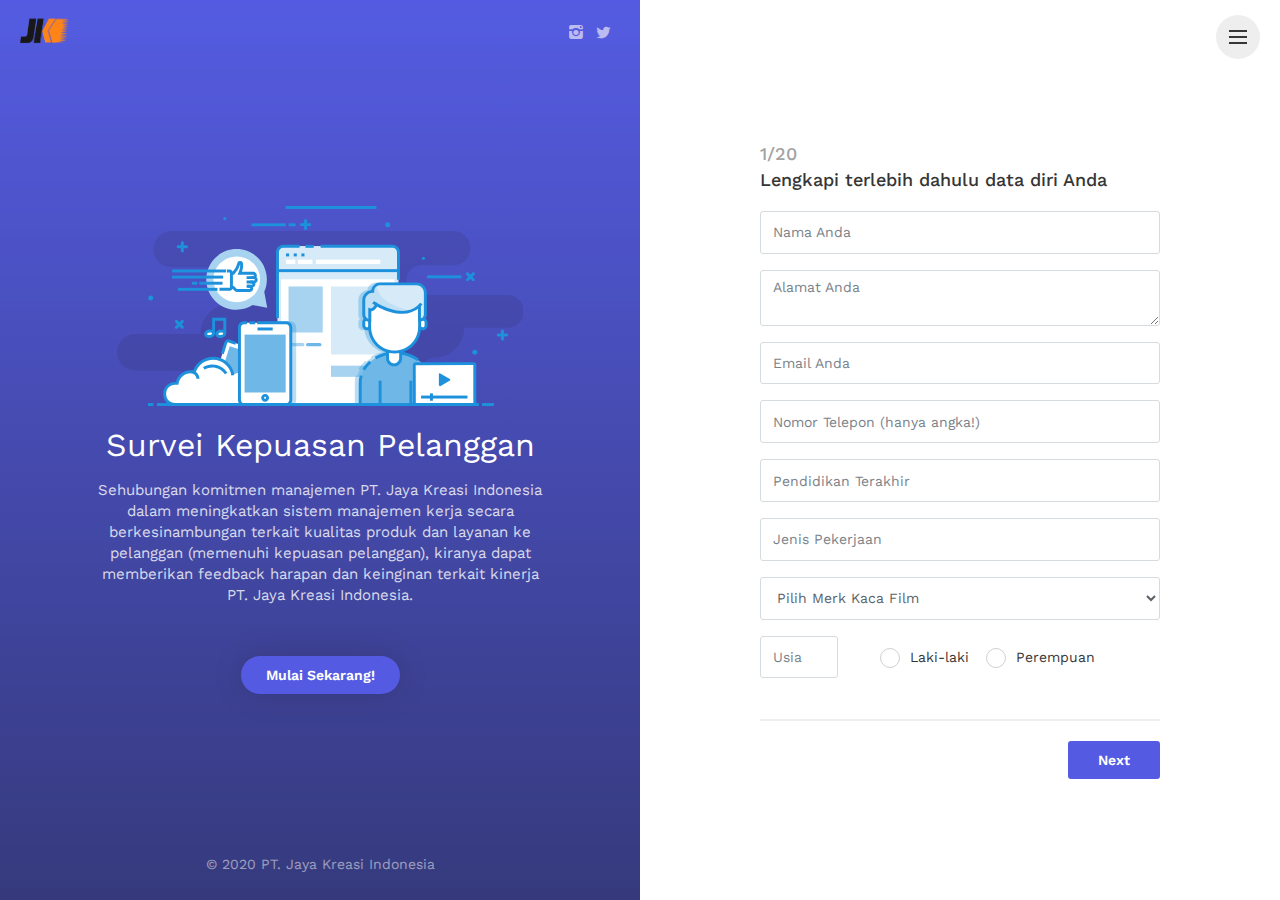
==== index.html @ 3da06e74 "first commit on WFH" ====
<!DOCTYPE html>
<html lang="en">
<head>
	<meta charset="utf-8">
	<meta http-equiv="X-UA-Compatible" content="IE=edge">
	<meta name="viewport" content="width=device-width, initial-scale=1, shrink-to-fit=no">
	<meta name="description" content="Wilio Survey, Quotation, Review and Register form Wizard by Ansonika.">
	<meta name="author" content="Ansonika">
	<title>Wilio | Survey, Quotation, Review and Register form Wizard</title>
	<!-- Favicons-->
	<link rel="shortcut icon" href="wilio/img/favicon.ico" type="image/x-icon">
	<link rel="apple-touch-icon" type="image/x-icon" href="wilio/img/apple-touch-icon-57x57-precomposed.png">
	<link rel="apple-touch-icon" type="image/x-icon" sizes="72x72" href="wilio/img/apple-touch-icon-72x72-precomposed.png">
	<link rel="apple-touch-icon" type="image/x-icon" sizes="114x114" href="wilio/img/apple-touch-icon-114x114-precomposed.png">
	<link rel="apple-touch-icon" type="image/x-icon" sizes="144x144" href="wilio/img/apple-touch-icon-144x144-precomposed.png">
	<!-- GOOGLE WEB FONT -->
	<link href="https://fonts.googleapis.com/css?family=Work+Sans:400,500,600" rel="stylesheet">
	<!-- BASE CSS -->
	<link href="wilio/css/bootstrap.min.css" rel="stylesheet">
	<link href="wilio/css/menu.css" rel="stylesheet">
	<link href="wilio/css/style.css" rel="stylesheet">
	<link href="wilio/css/vendors.css" rel="stylesheet">
	<!-- YOUR CUSTOM CSS -->
	<link href="wilio/css/custom.css" rel="stylesheet">
	<!-- MODERNIZR MENU -->
	<script src="wilio/js/modernizr.js"></script>
</head>
<body>
	<div id="preloader">
		<div data-loader="circle-side"></div>
	</div><!-- /Preload -->
	<div id="loader_form">
		<div data-loader="circle-side-2"></div>
	</div><!-- /loader_form -->
	<nav>
		<ul class="cd-primary-nav">
			<li><a href="wilio/index.html" class="animated_link">Home</a></li>
			<li><a href="wilio/quotation-wizard-version.html" class="animated_link">Quote Version</a></li>
			<li><a href="wilio/review-wizard-version.html" class="animated_link">Review Version</a></li>
			<li><a href="wilio/registration-wizard-version.html" class="animated_link">Registration Version</a></li>
			<li><a href="wilio/about.html" class="animated_link">About Us</a></li>
			<li><a href="wilio/contacts.html" class="animated_link">Contact Us</a></li>
		</ul>
	</nav>
	<!-- /menu -->
	<div class="container-fluid full-height">
		<div class="row row-height">
			<div class="col-lg-6 content-left">
				<div class="content-left-wrapper">
					<a href="#" id="logo"><img src="wilio/img/logo/logo_jki.png" alt="" width="49" height="35"></a>
					<div id="social">
						<ul>
							<li><a href="#0"><i class="icon-instagram"></i></a></li>
							<li><a href="#0"><i class="icon-twitter"></i></a></li>
							
						</ul>
					</div>
					<!-- /social -->
					<div>
						<figure><img src="wilio/img/info_graphic_5.svg" alt="" class="img-fluid"></figure>
						<h2>Survei Kepuasan Pelanggan</h2>
						<p>Sehubungan komitmen manajemen PT. Jaya Kreasi Indonesia dalam meningkatkan sistem manajemen kerja secara berkesinambungan terkait kualitas produk dan layanan ke pelanggan (memenuhi kepuasan pelanggan), kiranya dapat memberikan feedback harapan dan keinginan terkait kinerja PT. Jaya Kreasi Indonesia.</p>
						<a href="#start" class="btn_1 rounded" target="_parent">Mulai Sekarang!</a>
						<a href="#start" class="btn_1 rounded mobile_btn">Mulai Sekarang!</a>
					</div>
					<div class="copy">© 2020 PT. Jaya Kreasi Indonesia</div>
				</div>
				<!-- /content-left-wrapper -->
			</div>
			<!-- /content-left -->
			<div class="col-lg-6 content-right" id="start">
				<div id="wizard_container">
					<div id="top-wizard">
						<div id="progressbar"></div>
					</div>
					<!-- /top-wizard -->
					<form id="wrapped" method="POST">
						<input id="website" name="website" type="text" value="">
						<!-- Leave for security protection, read docs for details -->
						<div id="middle-wizard">
							<div class="step">
								<h3 class="main_question"><strong>1/20</strong>Lengkapi terlebih dahulu data diri Anda</h3>
								<div class="form-group">
									<input type="text" name="nama" maxlength="100" class="form-control required" placeholder="Nama Anda">
								</div>
								<div class="form-group">
									<textarea name="alamat" maxlength="200" class="form-control required" placeholder="Alamat Anda"></textarea>
								</div>
								<div class="form-group">
									<input type="email" name="email" maxlength="100" class="form-control required" placeholder="Email Anda">
								</div>
								<div class="form-group">
									<input type="text" name="no_telp" id="no_telp" maxlength="15" class="form-control required" pattern="\+?([ -]?\d+)+|\(\d+\)([ -]\d+)" placeholder="Nomor Telepon (hanya angka!)" onkeyup="if(/\D/g.test(this.value)) this.value = this.value.replace(/\D/g,'')">
								</div>
								<div class="form-group">
									<input type="text" name="pendidikan" maxlength="50" class="form-control" placeholder="Pendidikan Terakhir">
								</div>
								<div class="form-group">
									<input type="text" name="jns_pekerjaan" maxlength="50" class="form-control" placeholder="Jenis Pekerjaan">
								</div>
								<div class="form-group">
									<select class="form-control required" name="country">
										<option value="" selected disabled>Pilih Merk Kaca Film</option>
										<option value="LLumar">LLumar</option>
										<option value="CPF1">CPF1</option>
									</select>
								</div>
								<div class="row">
									<div class="col-3">
										<div class="form-group">
											<input type="text" maxlength="2" name="usia" id="usia" class="form-control" placeholder="Usia" onkeyup="if(/\D/g.test(this.value)) this.value = this.value.replace(/\D/g,'')">
										</div>
									</div>
									<div class="col-9">
										<div class="form-group radio_input">
											<label class="container_radio">Laki-laki
												<input type="radio" name="jns_kelamin" value="laki-laki" class="required">
												<span class="checkmark"></span>
											</label>
											<label class="container_radio">Perempuan
												<input type="radio" name="jns_kelamin" value="perempuan" class="required">
												<span class="checkmark"></span>
											</label>
										</div>
									</div>
								</div>
								<!-- /row -->
								<!-- <div class="form-group terms">
									<label class="container_check">Please accept our <a href="#" data-toggle="modal" data-target="#terms-txt">Terms and conditions</a>
										<input type="checkbox" name="terms" value="Yes" class="required">
										<span class="checkmark"></span>
									</label>
								</div> -->
							</div>
							<div class="step">
								<h3 class="main_question"><strong>2/20</strong>Pertanyaan 1</h3>
								<div class="form-group rating_wp clearfix">
									<label class="rating_type">Tingkat Kepuasan</label>
									<span class="rating">
										<input type="radio" class="required rating-input" id="rating-input-1-4" name="rating_input_1" value="4" onchange="getVals(this, 'rating_input_1');">
										<label for="rating-input-1-4" class="rating-star"></label>
										<input type="radio" class="required rating-input" id="rating-input-1-3" name="rating_input_1" value="3" onchange="getVals(this, 'rating_input_1');">
										<label for="rating-input-1-3" class="rating-star"></label>
										<input type="radio" class="required rating-input" id="rating-input-1-2" name="rating_input_1" value="2" onchange="getVals(this, 'rating_input_1');">
										<label for="rating-input-1-2" class="rating-star"></label>
										<input type="radio" class="required rating-input" id="rating-input-1-1" name="rating_input_1" value="1" onchange="getVals(this, 'rating_input_1');">
										<label for="rating-input-1-1" class="rating-star"></label>
									</span>
								</div>
								<div class="form-group rating_wp clearfix">
									<label class="rating_type">Tingkat Kepentingan</label>
									<span class="rating">
										<input type="radio" class="required rating-input" id="rating-input-2-4" name="rating_input_2" value="4" onchange="getVals(this, 'rating_input_2');">
										<label for="rating-input-2-4" class="rating-star"></label>
										<input type="radio" class="required rating-input" id="rating-input-2-3" name="rating_input_2" value="3" onchange="getVals(this, 'rating_input_2');">
										<label for="rating-input-2-3" class="rating-star"></label>
										<input type="radio" class="required rating-input" id="rating-input-2-2" name="rating_input_2" value="2" onchange="getVals(this, 'rating_input_2');">
										<label for="rating-input-2-2" class="rating-star"></label>
										<input type="radio" class="required rating-input" id="rating-input-2-1" name="rating_input_2" value="1" onchange="getVals(this, 'rating_input_2');">
										<label for="rating-input-2-1" class="rating-star"></label>
									</span>
								</div>
								
							</div>
							<!-- /step-->
							<div class="step">
								<h3 class="main_question"><strong>3/20</strong>Pertanyaan 2</h3>
								<div class="form-group rating_wp clearfix">
									<label class="rating_type">Tingkat Kepuasan</label>
									<span class="rating">
										<input type="radio" class="required rating-input" id="rating-input-3-4" name="rating_input_3" value="4" onchange="getVals(this, 'rating_input_3');">
										<label for="rating-input-3-4" class="rating-star"></label>
										<input type="radio" class="required rating-input" id="rating-input-3-3" name="rating_input_3" value="3" onchange="getVals(this, 'rating_input_3');">
										<label for="rating-input-3-3" class="rating-star"></label>
										<input type="radio" class="required rating-input" id="rating-input-3-2" name="rating_input_3" value="2" onchange="getVals(this, 'rating_input_3');">
										<label for="rating-input-3-2" class="rating-star"></label>
										<input type="radio" class="required rating-input" id="rating-input-3-1" name="rating_input_3" value="1" onchange="getVals(this, 'rating_input_3');">
										<label for="rating-input-3-1" class="rating-star"></label>
									</span>
								</div>
								<div class="form-group rating_wp clearfix">
									<label class="rating_type">Tingkat Kepentingan</label>
									<span class="rating">
										<input type="radio" class="required rating-input" id="rating-input-4-4" name="rating_input_4" value="4" onchange="getVals(this, 'rating_input_4');">
										<label for="rating-input-4-4" class="rating-star"></label>
										<input type="radio" class="required rating-input" id="rating-input-4-3" name="rating_input_4" value="3" onchange="getVals(this, 'rating_input_4');">
										<label for="rating-input-4-3" class="rating-star"></label>
										<input type="radio" class="required rating-input" id="rating-input-4-2" name="rating_input_4" value="2" onchange="getVals(this, 'rating_input_4');">
										<label for="rating-input-4-2" class="rating-star"></label>
										<input type="radio" class="required rating-input" id="rating-input-4-1" name="rating_input_4" value="1" onchange="getVals(this, 'rating_input_4');">
										<label for="rating-input-4-1" class="rating-star"></label>
									</span>
								</div>

							</div>
							<!-- /step-->
							<div class="step">
								<h3 class="main_question"><strong>4/20</strong>Pertanyaan 3</h3>
								<div class="form-group rating_wp clearfix">
									<label class="rating_type">Tingkat Kepuasan</label>
									<span class="rating">
										<input type="radio" class="required rating-input" id="rating-input-5-4" name="rating_input_5" value="4" onchange="getVals(this, 'rating_input_5')">
										<label for="rating-input-5-4" class="rating-star"></label>
										<input type="radio" class="required rating-input" id="rating-input-5-3" name="rating_input_5" value="3" onchange="getVals(this, 'rating_input_5')">
										<label for="rating-input-5-3" class="rating-star"></label>
										<input type="radio" class="required rating-input" id="rating-input-5-2" name="rating_input_5" value="2" onchange="getVals(this, 'rating_input_5')">
										<label for="rating-input-5-2" class="rating-star"></label>
										<input type="radio" class="required rating-input" id="rating-input-5-1" name="rating_input_5" value="1" onchange="getVals(this, 'rating_input_5')">
										<label for="rating-input-5-1" class="rating-star"></label>
									</span>
								</div>
								<div class="form-group rating_wp clearfix">
									<label class="rating_type">Tingkat Kepentingan</label>
									<span class="rating">
										<input type="radio" class="required rating-input" id="rating-input-6-4" name="rating_input_6" value="4" onchange="getVals(this, 'rating_input_6')">
										<label for="rating-input-6-4" class="rating-star"></label>
										<input type="radio" class="required rating-input" id="rating-input-6-3" name="rating_input_6" value="3" onchange="getVals(this, 'rating_input_6')">
										<label for="rating-input-6-3" class="rating-star"></label>
										<input type="radio" class="required rating-input" id="rating-input-6-2" name="rating_input_6" value="2" onchange="getVals(this, 'rating_input_6')">
										<label for="rating-input-6-2" class="rating-star"></label>
										<input type="radio" class="required rating-input" id="rating-input-6-1" name="rating_input_6" value="1" onchange="getVals(this, 'rating_input_6')">
										<label for="rating-input-6-1" class="rating-star"></label>
									</span>
								</div>

							</div>
							<!-- /step-->
							<!-- <div class="step">
								<h3 class="main_question"><strong>5/20</strong>Pertanyaan 4</h3>
								<div class="form-group rating_wp clearfix">
									<label class="rating_type">Tingkat Kepuasan</label>
									<span class="rating">
										<input type="radio" class="required rating-input" id="rating-input-7-4" name="rating_input_7" value="4" onchange="getVals(this, 'rating_input_7');">
										<label for="rating-input-7-4" class="rating-star"></label>
										<input type="radio" class="required rating-input" id="rating-input-7-3" name="rating_input_7" value="3" onchange="getVals(this, 'rating_input_7');">
										<label for="rating-input-7-3" class="rating-star"></label>
										<input type="radio" class="required rating-input" id="rating-input-7-2" name="rating_input_7" value="2" onchange="getVals(this, 'rating_input_7');">
										<label for="rating-input-7-2" class="rating-star"></label>
										<input type="radio" class="required rating-input" id="rating-input-7-1" name="rating_input_7" value="1" onchange="getVals(this, 'rating_input_7');">
										<label for="rating-input-7-1" class="rating-star"></label>
									</span>
								</div>
								<div class="form-group rating_wp clearfix">
									<label class="rating_type">Tingkat Kepentingan</label>
									<span class="rating">
										<input type="radio" class="required rating-input" id="rating-input-8-4" name="rating_input_8" value="4" onchange="getVals(this, 'rating_input_8');">
										<label for="rating-input-8-4" class="rating-star"></label>
										<input type="radio" class="required rating-input" id="rating-input-8-3" name="rating_input_8" value="3" onchange="getVals(this, 'rating_input_8');">
										<label for="rating-input-8-3" class="rating-star"></label>
										<input type="radio" class="required rating-input" id="rating-input-8-2" name="rating_input_8" value="2" onchange="getVals(this, 'rating_input_8');">
										<label for="rating-input-8-2" class="rating-star"></label>
										<input type="radio" class="required rating-input" id="rating-input-8-1" name="rating_input_8" value="1" onchange="getVals(this, 'rating_input_8');">
										<label for="rating-input-8-1" class="rating-star"></label>
									</span>
								</div>

							</div> -->
							<!-- /step-->
							<!-- <div class="step">
								<h3 class="main_question"><strong>6/20</strong>Pertanyaan 5</h3>
								<div class="form-group rating_wp clearfix">
									<label class="rating_type">Tingkat Kepuasan</label>
									<span class="rating">
										<input type="radio" class="required rating-input" id="rating-input-9-4" name="rating_input_9" value="4" onchange="getVals(this, 'rating_input_9');">
										<label for="rating-input-9-4" class="rating-star"></label>
										<input type="radio" class="required rating-input" id="rating-input-9-3" name="rating_input_9" value="3" onchange="getVals(this, 'rating_input_9');">
										<label for="rating-input-9-3" class="rating-star"></label>
										<input type="radio" class="required rating-input" id="rating-input-9-2" name="rating_input_9" value="2" onchange="getVals(this, 'rating_input_9');">
										<label for="rating-input-9-2" class="rating-star"></label>
										<input type="radio" class="required rating-input" id="rating-input-9-1" name="rating_input_9" value="1" onchange="getVals(this, 'rating_input_9');">
										<label for="rating-input-9-1" class="rating-star"></label>
									</span>
								</div>
								<div class="form-group rating_wp clearfix">
									<label class="rating_type">Tingkat Kepentingan</label>
									<span class="rating">
										<input type="radio" class="required rating-input" id="rating-input-10-4" name="rating_input_10" value="4" onchange="getVals(this, 'rating_input_10');">
										<label for="rating-input-10-4" class="rating-star"></label>
										<input type="radio" class="required rating-input" id="rating-input-10-3" name="rating_input_10" value="3" onchange="getVals(this, 'rating_input_10');">
										<label for="rating-input-10-3" class="rating-star"></label>
										<input type="radio" class="required rating-input" id="rating-input-10-2" name="rating_input_10" value="2" onchange="getVals(this, 'rating_input_10');">
										<label for="rating-input-10-2" class="rating-star"></label>
										<input type="radio" class="required rating-input" id="rating-input-10-1" name="rating_input_10" value="1" onchange="getVals(this, 'rating_input_10');">
										<label for="rating-input-10-1" class="rating-star"></label>
									</span>
								</div>

							</div> -->
							<!-- /step-->
							<div class="step">
								<h3 class="main_question"><strong>19/20</strong>Your review and comments</h3>
								<div class="form-group add_top_30">
									<textarea name="review_message" class="form-control review_message required" placeholder="Write your review here..." onkeyup="getVals(this, 'review_message');"></textarea>
								</div>
							</div>
							
							<div class="submit step">
								<h3 class="main_question"><strong>20/20</strong>Summary</h3>
								<div class="summary">
									<ul>
										<li><strong>1</strong>
											<h5>Pertanyaan 1</h5>
											<ul>
												<li><label>Tingkat Kepuasan</label> <span id="rating_input_1" class="float-right"></span></li>
												<li><label>Tingkat Kepentingan</label> <span id="rating_input_2" class="float-right"></span></li>
												
											</ul>
										</li>
										<li><strong>2</strong>
											<h5>Pertanyaan 2</h5>
											<ul>
												<li><label>Tingkat Kepuasan</label><span id="rating_input_3" class="float-right"> </span></li>
												<li><label>Tingkat Kepentingan</label><span id="rating_input_4" class="float-right"> </span></li>
												
											</ul>
										</li>
										<li><strong>3</strong>
											<h5>Pertanyaan 3</h5>
											<ul>
												<li><label>Tingkat Kepuasan</label><span id="rating_input_5" class="float-right"> </span></li>
												<li><label>Tingkat Kepentingan</label><span id="rating_input_6" class="float-right"> </span></li>
												
											</ul>
										</li>
										<!-- <li><strong>4</strong>
											<h5>Pertanyaan 4</h5>
											<ul>
												<li><label>Tingkat Kepuasan</label><span id="rating_input_7" class="float-right"> </span></li>
												<li><label>Tingkat Kepentingan</label><span id="rating_input_8" class="float-right"> </span></li>
												
											</ul>
										</li>
										<li><strong>5</strong>
											<h5>Pertanyaan 5</h5>
											<ul>
												<li><label>Tingkat Kepuasan</label><span id="rating_input_9" class="float-right"> </span></li>
												<li><label>Tingkat Kepentingan</label><span id="rating_input_10" class="float-right"> </span></li>
												
											</ul>
										</li> -->
										<li><strong>3</strong>
											<h5>Your review and comments</h5>
											<p id="review_message"></p>
										</li>
									</ul>
								</div>
							</div>
							<!-- /step-->
						</div>
						<!-- /middle-wizard -->
						<div id="bottom-wizard">
							<button type="button" name="backward" class="backward">Prev</button>
							<button type="button" name="forward" class="forward">Next</button>
							<button type="submit" name="process" class="submit">Submit</button>
						</div>
						<!-- /bottom-wizard -->
					</form>
				</div>
				<!-- /Wizard container -->
			</div>
			<!-- /content-right-->
		</div>
		<!-- /row-->
	</div>
	<!-- /container-fluid -->
	<div class="cd-overlay-nav">
		<span></span>
	</div>
	<!-- /cd-overlay-nav -->
	<div class="cd-overlay-content">
		<span></span>
	</div>
	<!-- /cd-overlay-content -->
	<a href="#0" class="cd-nav-trigger">Menu<span class="cd-icon"></span></a>
	<!-- /menu button -->
	<!-- Modal terms -->
	<div class="modal fade" id="terms-txt" tabindex="-1" role="dialog" aria-labelledby="termsLabel" aria-hidden="true">
		<div class="modal-dialog modal-dialog-centered">
			<div class="modal-content">
				<div class="modal-header">
					<h4 class="modal-title" id="termsLabel">Terms and conditions</h4>
					<button type="button" class="close" data-dismiss="modal" aria-hidden="true">&times;</button>
				</div>
				<div class="modal-body">
					<p>Lorem ipsum dolor sit amet, in porro albucius qui, in <strong>nec quod novum accumsan</strong>, mei ludus tamquam dolores id. No sit debitis meliore postulant, per ex prompta alterum sanctus, pro ne quod dicunt sensibus.</p>
					<p>Lorem ipsum dolor sit amet, in porro albucius qui, in nec quod novum accumsan, mei ludus tamquam dolores id. No sit debitis meliore postulant, per ex prompta alterum sanctus, pro ne quod dicunt sensibus. Lorem ipsum dolor sit amet, <strong>in porro albucius qui</strong>, in nec quod novum accumsan, mei ludus tamquam dolores id. No sit debitis meliore postulant, per ex prompta alterum sanctus, pro ne quod dicunt sensibus.</p>
					<p>Lorem ipsum dolor sit amet, in porro albucius qui, in nec quod novum accumsan, mei ludus tamquam dolores id. No sit debitis meliore postulant, per ex prompta alterum sanctus, pro ne quod dicunt sensibus.</p>
				</div>
				<div class="modal-footer">
					<button type="button" class="btn_1" data-dismiss="modal">Close</button>
				</div>
			</div>
			<!-- /.modal-content -->
		</div>
		<!-- /.modal-dialog -->
	</div>
	<!-- /.modal -->
	<!-- COMMON SCRIPTS -->
	<script src="wilio/js/jquery-3.2.1.min.js"></script>
	<script src="wilio/js/common_scripts.min.js"></script>
	<script src="wilio/js/velocity.min.js"></script>
	<script src="wilio/js/functions.js"></script>
	<!-- Wizard script -->
	<script src="wilio/js/review_func_2.js"></script>
	
	<!-- <script type="text/javascript">
		function getVal5(id) {
			var val = document.getElementById(id).value;
			document.getElementById('rating_input_5').value = val;

		}
	</script>
	<script type="text/javascript">
		function getVal6(id) {
			var val6 = document.getElementById(id).value;
			document.getElementById('rating_input_6').value = val6;

		}
	</script> -->
</body>
</html>
---- wilio/css/menu.css ----
*,*::after,*::before{-webkit-box-sizing:border-box;-moz-box-sizing:border-box;box-sizing:border-box}*::after,*::before{content:''}.cd-nav-trigger{position:absolute;display:inline-block}.cd-nav-trigger{top:15px;right:20px;height:44px;width:44px;z-index:5;overflow:hidden;text-indent:100%;white-space:nowrap}@media (max-width: 991px){.cd-nav-trigger{top:10px;right:15px}}.cd-nav-trigger .cd-icon{position:absolute;left:50%;top:50%;bottom:auto;right:auto;-webkit-transform:translateX(-50%) translateY(-50%);-moz-transform:translateX(-50%) translateY(-50%);-ms-transform:translateX(-50%) translateY(-50%);-o-transform:translateX(-50%) translateY(-50%);transform:translateX(-50%) translateY(-50%);display:inline-block;width:18px;height:2px;background-color:#222;z-index:10}.cd-nav-trigger .cd-icon::before,.cd-nav-trigger .cd-icon:after{position:absolute;top:0;right:0;width:100%;height:100%;background-color:#222;-webkit-transform:translateZ(0);-moz-transform:translateZ(0);-ms-transform:translateZ(0);-o-transform:translateZ(0);transform:translateZ(0);-webkit-backface-visibility:hidden;backface-visibility:hidden;-webkit-transition:-webkit-transform .3s;-moz-transition:-moz-transform .3s;transition:transform .3s}.cd-nav-trigger .cd-icon::before{-webkit-transform:translateY(-6px) rotate(0deg);-moz-transform:translateY(-6px) rotate(0deg);-ms-transform:translateY(-6px) rotate(0deg);-o-transform:translateY(-6px) rotate(0deg);transform:translateY(-6px) rotate(0deg)}.cd-nav-trigger .cd-icon::after{-webkit-transform:translateY(6px) rotate(0deg);-moz-transform:translateY(6px) rotate(0deg);-ms-transform:translateY(6px) rotate(0deg);-o-transform:translateY(6px) rotate(0deg);transform:translateY(6px) rotate(0deg)}.cd-nav-trigger::before,.cd-nav-trigger::after{position:absolute;top:0;left:0;border-radius:50%;height:100%;width:100%;-webkit-transform:translateZ(0);-moz-transform:translateZ(0);-ms-transform:translateZ(0);-o-transform:translateZ(0);transform:translateZ(0);-webkit-backface-visibility:hidden;backface-visibility:hidden;-webkit-transition-property:-webkit-transform;-moz-transition-property:-moz-transform;transition-property:transform}.cd-nav-trigger::before{background-color:#ededed;-webkit-transform:scale(1);-moz-transform:scale(1);-ms-transform:scale(1);-o-transform:scale(1);transform:scale(1);-webkit-transition-duration:0.3s;-moz-transition-duration:0.3s;transition-duration:0.3s;-webkit-transition-delay:0.4s;-moz-transition-delay:0.4s;transition-delay:0.4s}.cd-nav-trigger::after{background-color:#ededed;-webkit-transform:scale(0);-moz-transform:scale(0);-ms-transform:scale(0);-o-transform:scale(0);transform:scale(0);-webkit-transition-duration:0s;-moz-transition-duration:0s;transition-duration:0s;-webkit-transition-delay:0s;-moz-transition-delay:0s;transition-delay:0s}.cd-nav-trigger.close-nav::before{-webkit-transform:scale(0);-moz-transform:scale(0);-ms-transform:scale(0);-o-transform:scale(0);transform:scale(0)}.cd-nav-trigger.close-nav::after{-webkit-transform:scale(1);-moz-transform:scale(1);-ms-transform:scale(1);-o-transform:scale(1);transform:scale(1);-webkit-transition-duration:0.3s;-moz-transition-duration:0.3s;transition-duration:0.3s;-webkit-transition-delay:0.4s;-moz-transition-delay:0.4s;transition-delay:0.4s}.cd-nav-trigger.close-nav .cd-icon{background-color:transparent}.cd-nav-trigger.close-nav .cd-icon::before,.cd-nav-trigger.close-nav .cd-icon::after{background-color:#222}.cd-nav-trigger.close-nav .cd-icon::before{-webkit-transform:translateY(0) rotate(45deg);-moz-transform:translateY(0) rotate(45deg);-ms-transform:translateY(0) rotate(45deg);-o-transform:translateY(0) rotate(45deg);transform:translateY(0) rotate(45deg)}.cd-nav-trigger.close-nav .cd-icon::after{-webkit-transform:translateY(0) rotate(-45deg);-moz-transform:translateY(0) rotate(-45deg);-ms-transform:translateY(0) rotate(-45deg);-o-transform:translateY(0) rotate(-45deg);transform:translateY(0) rotate(-45deg)}.cd-primary-nav{position:fixed;left:0;top:0;height:100%;width:100%;padding:80px 5%;z-index:3;background-color:#fff;overflow:auto;-webkit-overflow-scrolling:touch;visibility:hidden;opacity:0;-webkit-transition:visibility 0s, opacity 0.3s;-moz-transition:visibility 0s, opacity 0.3s;transition:visibility 0s, opacity 0.3s}ul.cd-primary-nav{list-style:none;padding:80px 0 0 0;margin:0}.cd-primary-nav li{margin:1.2em 0;text-align:center;text-transform:capitalize}.cd-primary-nav a{-webkit-font-smoothing:antialiased;-moz-osx-font-smoothing:grayscale;-webkit-transition:color 0.2s;-moz-transition:color 0.2s;transition:color 0.2s;color:#777;font-size:18px}.no-touch .cd-primary-nav a:hover{color:#434bdf}.cd-primary-nav.fade-in{visibility:visible;opacity:1}@media only screen and (min-width: 768px){.cd-primary-nav li{margin:2em 0}.cd-primary-nav a{font-size:21px}}@media only screen and (min-width: 1170px){.cd-primary-nav li{margin:2.6em 0}.cd-primary-nav a{font-size:24px}}.cd-overlay-nav,.cd-overlay-content{position:fixed;top:18px;right:5%;height:4px;width:4px;-webkit-transform:translateX(-20px) translateY(20px);-moz-transform:translateX(-20px) translateY(20px);-ms-transform:translateX(-20px) translateY(20px);-o-transform:translateX(-20px) translateY(20px);transform:translateX(-20px) translateY(20px)}.cd-overlay-nav span,.cd-overlay-content span{display:inline-block;position:absolute;border-radius:50%;-webkit-transform:translateZ(0);-moz-transform:translateZ(0);-ms-transform:translateZ(0);-o-transform:translateZ(0);transform:translateZ(0);-webkit-backface-visibility:hidden;backface-visibility:hidden;will-change:transform;-webkit-transform-origin:50% 50%;-moz-transform-origin:50% 50%;-ms-transform-origin:50% 50%;-o-transform-origin:50% 50%;transform-origin:50% 50%;-webkit-transform:scale(0);-moz-transform:scale(0);-ms-transform:scale(0);-o-transform:scale(0);transform:scale(0)}.cd-overlay-nav.is-hidden,.cd-overlay-content.is-hidden{opacity:0;visibility:hidden;-webkit-transition:opacity .3s 0s, visibility 0s .3s;-moz-transition:opacity .3s 0s, visibility 0s .3s;transition:opacity .3s 0s, visibility 0s .3s}.cd-overlay-nav{z-index:2}.cd-overlay-nav span{background-color:#434bdf}.cd-overlay-content{z-index:4}.cd-overlay-content span{background-color:#434bdf}
---- wilio/css/style.css ----
html,body{height:100%}html *{-webkit-font-smoothing:antialiased;-moz-osx-font-smoothing:grayscale}body{background:#fff;font-size:0.875rem;line-height:1.4;font-family:"Work Sans",Arial,sans-serif;color:#555}h1,h2,h3,h4,h5,h6{color:#222}p{margin-bottom:25px}strong{font-weight:500}label{font-weight:400;margin-bottom:3px;color:#222}hr{margin:30px 0 30px 0;border-color:#ddd}ul,ol{list-style:none;margin:0 0 25px 0;padding:0}a{color:#434bdf;text-decoration:none;-moz-transition:all 0.3s ease-in-out;-o-transition:all 0.3s ease-in-out;-webkit-transition:all 0.3s ease-in-out;-ms-transition:all 0.3s ease-in-out;transition:all 0.3s ease-in-out;outline:none}a:hover,a:focus{color:#111;text-decoration:none;outline:none}a.animated_link{position:relative;text-decoration:none}a.animated_link{position:relative;text-decoration:none}a.animated_link:before{content:"";position:absolute;width:100%;height:1px;bottom:-5px;opacity:1;left:0;background-color:#434bdf;visibility:hidden;-webkit-transform:scaleX(0);transform:scaleX(0);-moz-transition:all 0.3s ease;-o-transition:all 0.3s ease;-webkit-transition:all 0.3s ease;-ms-transition:all 0.3s ease;transition:all 0.3s ease}a.animated_link:hover:before{visibility:visible;-webkit-transform:scaleX(1);transform:scaleX(1)}a.animated_link.active{position:relative;text-decoration:none;color:#434bdf}a.animated_link.active:before{content:"";position:absolute;width:100%;height:1px;bottom:-5px;opacity:1;left:0;background-color:#434bdf;visibility:visible;-webkit-transform:scaleX(1);transform:scaleX(1)}a.btn_1,.btn_1{border:none;color:#fff;background:#434bdf;outline:none;cursor:pointer;display:inline-block;text-decoration:none;padding:12px 25px;color:#fff;font-weight:600;text-align:center;line-height:1;-moz-transition:all 0.3s ease-in-out;-o-transition:all 0.3s ease-in-out;-webkit-transition:all 0.3s ease-in-out;-ms-transition:all 0.3s ease-in-out;transition:all 0.3s ease-in-out;-webkit-border-radius:3px;-moz-border-radius:3px;-ms-border-radius:3px;border-radius:3px;font-size:14px;font-size:0.875rem}a.btn_1:hover,.btn_1:hover{background-color:#d80075}a.btn_1.full-width,.btn_1.full-width{display:block;width:100%;text-align:center;margin-bottom:5px}a.btn_1.small,.btn_1.small{padding:7px 10px;font-size:13px;font-size:0.8125rem}a.btn_1.medium,.btn_1.medium{font-size:16px;font-size:1rem;padding:18px 30px}a.btn_1.rounded,.btn_1.rounded{-webkit-border-radius:25px !important;-moz-border-radius:25px !important;-ms-border-radius:25px !important;border-radius:25px !important;-webkit-box-shadow:0px 0px 30px 0px rgba(0,0,0,0.2);-moz-box-shadow:0px 0px 30px 0px rgba(0,0,0,0.2);box-shadow:0px 0px 30px 0px rgba(0,0,0,0.2)}#preloader{position:fixed;top:0;left:0;right:0;width:100%;height:100%;bottom:0;background-color:#fff;z-index:999999}[data-loader="circle-side"]{position:absolute;width:50px;height:50px;top:50%;left:50%;margin-left:-25px;margin-top:-25px;-webkit-animation:circle infinite .95s linear;-moz-animation:circle infinite .95s linear;-o-animation:circle infinite .95s linear;animation:circle infinite .95s linear;border:2px solid #333;border-top-color:rgba(0,0,0,0.2);border-right-color:rgba(0,0,0,0.2);border-bottom-color:rgba(0,0,0,0.2);border-radius:100%}#loader_form{position:fixed;top:0;left:0;right:0;width:100%;height:100%;bottom:0;background-color:#fff;background-color:rgba(255,255,255,0.6);z-index:999999;display:none}[data-loader="circle-side-2"]{position:absolute;width:50px;height:50px;top:50%;left:50%;margin-left:-25px;margin-top:-25px;-webkit-animation:circle infinite .95s linear;-moz-animation:circle infinite .95s linear;-o-animation:circle infinite .95s linear;animation:circle infinite .95s linear;border:2px solid #333;border-top-color:rgba(0,0,0,0.2);border-right-color:rgba(0,0,0,0.2);border-bottom-color:rgba(0,0,0,0.2);border-radius:100%}@-webkit-keyframes circle{0%{-webkit-transform:rotate(0);-ms-transform:rotate(0);-o-transform:rotate(0);transform:rotate(0)}100%{-webkit-transform:rotate(360deg);-ms-transform:rotate(360deg);-o-transform:rotate(360deg);transform:rotate(360deg)}}@-moz-keyframes circle{0%{-webkit-transform:rotate(0);-ms-transform:rotate(0);-o-transform:rotate(0);transform:rotate(0)}100%{-webkit-transform:rotate(360deg);-ms-transform:rotate(360deg);-o-transform:rotate(360deg);transform:rotate(360deg)}}@-o-keyframes circle{0%{-webkit-transform:rotate(0);-ms-transform:rotate(0);-o-transform:rotate(0);transform:rotate(0)}100%{-webkit-transform:rotate(360deg);-ms-transform:rotate(360deg);-o-transform:rotate(360deg);transform:rotate(360deg)}}@keyframes circle{0%{-webkit-transform:rotate(0);-ms-transform:rotate(0);-o-transform:rotate(0);transform:rotate(0)}100%{-webkit-transform:rotate(360deg);-ms-transform:rotate(360deg);-o-transform:rotate(360deg);transform:rotate(360deg)}}.row-height{height:100vh}@media (max-width: 991px){.row-height{height:auto}}.content-left{background-color:#434bdf;padding:0}.content-left-wrapper{display:flex;justify-content:center;align-items:center;text-align:center;height:100%;min-height:100%;padding:60px 90px 35px 90px;background-color:#434bdf;color:#fff;text-align:center;position:relative;background:transparent;background:-webkit-linear-gradient(top, transparent, rgba(0,0,0,0.5));background:linear-gradient(to bottom, transparent,rgba(0,0,0,0.5))}@media (max-width: 991px){.content-left-wrapper{height:auto;padding:95px 30px 35px 30px}}@media (max-width: 767px){.content-left-wrapper{padding:95px 15px 35px 15px}}@media (max-width: 991px){.content-left-wrapper figure img{height:150px}}.content-left-wrapper h2{color:#fff;font-size:32px;font-size:2rem;margin:20px 0 15px 0;font-weight:400}@media (max-width: 767px){.content-left-wrapper h2{font-size:26px;font-size:1.625rem}}.content-left-wrapper p{font-size:15px;font-size:0.9375rem;opacity:0.8}@media (max-width: 767px){.content-left-wrapper p{font-size:14px;font-size:0.875rem}}.content-left-wrapper .btn_1{margin:25px 0 25px 0}@media (max-width: 991px){.content-left-wrapper .btn_1{display:none}}.content-left-wrapper .btn_1.mobile_btn{display:none}@media (max-width: 767px){.content-left-wrapper .btn_1.mobile_btn{margin:5px 0 30px 0;display:inline-block}}.content-right{padding:60px;height:100%;min-height:100%;overflow-y:scroll;display:flex;justify-content:center;align-items:center}@media (max-width: 991px){.content-right{height:auto;padding:30px 15px}}a#logo{position:absolute;left:20px;top:15px;display:block;height:35px}@media (max-width: 991px){a#logo{left:15px;top:10px}}#social{position:absolute;top:15px;right:20px}@media (max-width: 991px){#social{right:70px}}#social ul{margin:0;padding:0;text-align:center}#social ul li{float:left;margin:0 5px 10px 0;list-style:none}#social ul li a{color:#fff;opacity:0.6;text-align:center;line-height:35px;display:block;font-size:16px;font-size:1rem;-moz-transition:all 0.3s ease-in-out;-o-transition:all 0.3s ease-in-out;-webkit-transition:all 0.3s ease-in-out;-ms-transition:all 0.3s ease-in-out;transition:all 0.3s ease-in-out}#social ul li a:hover{opacity:1}.copy{position:absolute;bottom:25px;left:0;width:100%;opacity:0.5}@media (max-width: 991px){.copy{display:none}}#left_form{text-align:center}#left_form h2{font-size:28px;font-size:1.75rem;color:#0686D8}@media (max-width: 767px){#left_form figure img{height:130px;width:auto}}input#website{display:none}#wizard_container{width:400px}@media (max-width: 767px){#wizard_container{width:100%}}h3.main_question{margin:0 0 20px 0;padding:0;font-weight:500;font-size:18px;font-size:1.125rem}h3.main_question strong{display:block;color:#999;margin-bottom:5px}button.backward,button.forward,button.submit{border:none;color:#fff;text-decoration:none;transition:background .5s ease;-moz-transition:background .5s ease;-webkit-transition:background .5s ease;-o-transition:background .5s ease;display:inline-block;cursor:pointer;outline:none;text-align:center;background:#434bdf;position:relative;font-size:14px;font-size:0.875rem;font-weight:600;-webkit-border-radius:3px;-moz-border-radius:3px;-ms-border-radius:3px;border-radius:3px;line-height:1;padding:12px 30px}button.backward{color:#777;background:#e8e8e8}button[disabled]{display:none}button.submit:before{content:"\4e";font-family:'ElegantIcons';position:absolute;top:8px;right:10px;font-size:18px;font-size:1.125rem}.backward:hover,.forward:hover{background:#d80075;color:#fff}#top-wizard{padding-bottom:20px}#middle-wizard{min-height:330px}@media (max-width: 991px){#middle-wizard{min-height:inherit}}#bottom-wizard{border-top:2px solid #ededed;padding-top:20px;text-align:right;margin-top:25px}.ui-widget-content{background-color:transparent}.ui-widget-content a{color:#222222}.ui-widget-header{background:#6C3}.ui-widget-header a{color:#222222}.ui-progressbar{height:2px;width:100%}.ui-progressbar .ui-progressbar-value{height:100%;-webkit-transition:all 0.2s ease;transition:all 0.2s ease}.summary ul{margin:0;padding:0}.summary ul li{margin:0;padding:0;border-bottom:1px solid #ededed;position:relative;padding-left:45px;margin-bottom:25px}.summary ul li:last-child{margin-bottom:0;border-bottom:none}.summary ul li strong{display:block;line-height:26px;-webkit-border-radius:50%;-moz-border-radius:50%;-ms-border-radius:50%;border-radius:50%;width:30px;height:30px;position:absolute;left:0;top:0;text-align:center;border:2px solid #ddd}.summary ul li h5{padding-top:6px;font-size:15px;font-size:0.9375rem;font-weight:500;color:#0686D8}.summary ul li ul{margin:20px 0 25px 0;padding:0}.summary ul li ul li{margin:0;padding:0;border-bottom:0}.summary label{font-weight:500}#success{position:absolute;top:50%;left:50%;width:300px;height:190px;margin-top:-85px;margin-left:-150px;text-align:center}#success h4{font-weight:400;margin:20px 0 0 0;font-size:18px;font-size:1.125rem}#success h4 span{display:block;margin-bottom:0;font-weight:500;font-size:21px;font-size:1.3125rem}@-webkit-keyframes checkmark{0%{stroke-dashoffset:50px}100%{stroke-dashoffset:0}}@-ms-keyframes checkmark{0%{stroke-dashoffset:50px}100%{stroke-dashoffset:0}}@keyframes checkmark{0%{stroke-dashoffset:50px}100%{stroke-dashoffset:0}}@-webkit-keyframes checkmark-circle{0%{stroke-dashoffset:240px}100%{stroke-dashoffset:480px}}@-ms-keyframes checkmark-circle{0%{stroke-dashoffset:240px}100%{stroke-dashoffset:480px}}@keyframes checkmark-circle{0%{stroke-dashoffset:240px}100%{stroke-dashoffset:480px}}.inlinesvg .svg svg{display:inline}.icon--order-success svg path{-webkit-animation:checkmark 0.25s ease-in-out 0.7s backwards;animation:checkmark 0.25s ease-in-out 0.7s backwards}.icon--order-success svg circle{-webkit-animation:checkmark-circle 0.6s ease-in-out backwards;animation:checkmark-circle 0.6s ease-in-out backwards}header{position:relative;padding:15px 0;background-color:#fff;border-bottom:1px solid #d9e1e6}header .cd-nav-trigger{top:-5px !important}header #social{right:80px;top:0}header #social ul li a{color:#333}footer{border-top:1px solid #ededed;padding:30px 0}footer p{margin:0;padding:0;float:right}@media (max-width: 991px){footer p{float:none}}footer ul{float:left;margin:0;padding:0}@media (max-width: 991px){footer ul{float:none;margin-top:10px}}footer ul li{display:inline-block;margin-right:15px}footer ul li:after{content:"|";font-weight:300;position:relative;left:9px;color:#999}footer ul li:last-child{margin-right:0}footer ul li:last-child:after{content:""}footer ul li a{color:#555}footer ul li a:hover{color:#121921}.main_title{text-align:center}.main_title h2{margin:0 0 10px 0;padding:0;font-size:42px;font-size:2.625rem;color:#434bdf;text-transform:uppercase}@media (max-width: 767px){.main_title h2{font-size:32px;font-size:2rem}}.main_title h2 em{display:block;width:40px;height:4px;background-color:#ededed;margin:auto;-webkit-border-radius:5px;-moz-border-radius:5px;-ms-border-radius:5px;border-radius:5px;margin-bottom:15px}.main_title p{font-size:18px;font-size:1.125rem;padding:0 10%;margin-bottom:45px;color:#777}@media (max-width: 767px){.main_title p{font-size:16px;font-size:1rem}}.owl-theme .owl-dots .owl-dot.active span,.owl-theme .owl-dots .owl-dot:hover span{background:#434bdf !important}main#general_page{background-color:#fff}iframe#map_iframe{width:100%;height:450px;border:0}@media (max-width: 991px){iframe#map_iframe{height:400px}}.box_style_2{background-color:#f8f8f8;padding:25px 30px 30px 30px;position:relative;margin-bottom:25px}.box_style_2 .form-control{background-color:#fff !important}.box_style_2 hr{margin:10px -30px 20px -30px;border:0;border-top:2px solid #fff}ul.contacts_info{list-style:none;padding:0;margin:15px 0 0 0}ul.contacts_info li{margin-bottom:15px}ul.contacts_info li:last-child{margin-bottom:0}.parallax_window_in{height:420px;position:relative;display:table;width:100%}#sub_content_in{display:table-cell;padding:45px 15% 0 15%;vertical-align:middle;text-align:center;background:rgba(0,0,0,0.5)}@media (max-width: 767px){#sub_content_in{padding:45px 30px 0 30px}}#sub_content_in h1{color:#fff;font-weight:600;text-transform:uppercase;font-size:46px;font-size:46px;font-size:2.875rem;margin-bottom:0}@media (max-width: 767px){#sub_content_in h1{font-size:36px;font-size:2.25rem}}#sub_content_in p{color:#fff;font-size:24px;font-size:1.5rem;font-weight:300}@media (max-width: 767px){#sub_content_in p{font-size:21px;font-size:1.3125rem}}.container_styled_1{background:#f9f9f9}.team-item-img{position:relative}.team-item-img .team-item-detail{background:none repeat scroll 0 0 rgba(0,0,0,0.8);text-align:center;color:#fff;display:-webkit-flex;display:flex;height:100%;width:100%;position:absolute;top:0;left:0;opacity:0;visibility:hidden;overflow:hidden;transition:all 0.5s ease-in-out 0s;-moz-transition:all 0.5s ease-in-out 0s;-webkit-transition:all 0.5s ease-in-out 0s;-o-transition:all 0.5s ease-in-out 0s}.team-item:hover .team-item-detail{opacity:1;visibility:visible}.team-item-img .team-item-detail .team-item-detail-inner{margin:auto;padding:25px}.team-item-detail-inner h4{color:#fff;text-transform:uppercase;font-weight:500}.team-item-detail-inner .social{margin:0 0px 25px 0px;padding:0px}.team-item-detail-inner .social li{list-style:none;display:inline-block;margin:0px 5px}.team-item-detail-inner .social li a{color:#fff}.team-item-detail-inner .social li a:hover{color:#d80075}.team-item-info{padding-top:15px;text-align:center;text-transform:uppercase}.team-item-info h4{margin-bottom:0px}.modal-content{border:none;-webkit-box-shadow:0px 0px 20px 0px rgba(0,0,0,0.3);-moz-box-shadow:0px 0px 20px 0px rgba(0,0,0,0.3);box-shadow:0px 0px 20px 0px rgba(0,0,0,0.3)}.form-group{position:relative}.form-group.terms{padding:12px 0 0 0}.form-group i{font-size:18px;font-size:1.125rem;position:absolute;right:5px;top:11px;color:#ccc;width:25px;height:25px;display:block;font-weight:400 !important}span.error{-moz-transition:all 0.3s ease-in-out;-o-transition:all 0.3s ease-in-out;-webkit-transition:all 0.3s ease-in-out;-ms-transition:all 0.3s ease-in-out;transition:all 0.3s ease-in-out;font-size:12px;position:absolute;-webkit-border-radius:3px;-moz-border-radius:3px;border-radius:3px;top:-20px;right:-15px;z-index:2;height:25px;line-height:1;background-color:#e34f4f;color:#fff;font-weight:normal;display:inline-block;padding:6px 8px}span.error:after{content:'';position:absolute;border-style:solid;border-width:0 6px 6px 0;border-color:transparent #e34f4f;display:block;width:0;z-index:1;bottom:-6px;left:20%}.container_radio.version_2 .error,.container_check.version_2 .error{left:-15px;top:-30px;right:inherit}.radio_input .error{left:-15px;top:-30px;right:inherit}.styled-select span.error{top:-20px}.terms span.error{top:-30px;left:-15px;right:inherit}.form-control{border:1px solid #d2d8dd;-webkit-border-radius:3px;-moz-border-radius:3px;-ms-border-radius:3px;border-radius:3px;font-size:14px;font-size:0.875rem;height:calc(2.55rem + 2px)}.form-control:focus{box-shadow:none;border-color:#434bdf}.rating_wp{background-color:#f9f9f9;-webkit-border-radius:5px;-moz-border-radius:5px;-ms-border-radius:5px;border-radius:5px;padding:14px 10px 10px 15px;margin-bottom:5px}.rating{display:inline-block;font-size:0;float:right;position:relative}@media (max-width: 767px){.rating{float:left;display:block}}.rating span.error{top:-30px}.rating_type{float:left;font-size:16px;font-size:1rem;font-weight:500 !important;font-weight:normal;color:#434bdf}@media (max-width: 767px){.rating_type{float:none;display:block;margin-bottom:5px}}.rating-input{float:right;padding:0;margin:0 0 0 0;opacity:0;width:4px}.rating:hover .rating-star:hover,.rating:hover .rating-star:hover ~ .rating-star,.rating-input:checked ~ .rating-star{background-position:0 0}.rating-star,.rating:hover .rating-star{cursor:pointer;float:right;display:block;width:25px;height:25px;margin-right:0;background:url(../img/stars.svg) 0 -27px}.review_message{height:250px !important}@media (max-width: 767px){.review_message{height:200px !important}}.container_check{display:block;position:relative;font-size:14px;font-size:0.875rem;padding-left:30px;line-height:1.3;margin-bottom:10px;cursor:pointer;-webkit-user-select:none;-moz-user-select:none;-ms-user-select:none;user-select:none}.container_check input{position:absolute;opacity:0;cursor:pointer}.container_check input:checked ~ .checkmark{background-color:#434bdf;border:1px solid transparent}.container_check .checkmark{position:absolute;top:0;left:0;height:20px;width:20px;border:1px solid #d2d8dd;background-color:#fff;-webkit-border-radius:3px;-moz-border-radius:3px;-ms-border-radius:3px;border-radius:3px;-moz-transition:all 0.3s ease-in-out;-o-transition:all 0.3s ease-in-out;-webkit-transition:all 0.3s ease-in-out;-ms-transition:all 0.3s ease-in-out;transition:all 0.3s ease-in-out}.container_check .checkmark:after{content:"";position:absolute;display:none;left:7px;top:3px;width:5px;height:10px;border:solid white;border-width:0 2px 2px 0;-webkit-transform:rotate(45deg);-ms-transform:rotate(45deg);transform:rotate(45deg)}.container_check.version_2{padding:6px 0 0 45px;min-height:30px}.container_check.version_2 .checkmark{height:30px;width:30px}.container_check.version_2 .checkmark:after{left:12px;top:8px;width:5px;height:10px}.container_check input:checked ~ .checkmark:after{display:block}.container_radio{display:block;position:relative;font-size:14px;font-size:0.875rem;padding-left:30px;line-height:1.3;margin-bottom:10px;cursor:pointer;-webkit-user-select:none;-moz-user-select:none;-ms-user-select:none;user-select:none}.container_radio input{position:absolute;opacity:0}.container_radio input:checked ~ .checkmark:after{opacity:1}.container_radio .checkmark{position:absolute;top:0;left:0;height:20px;width:20px;background-color:#fff;border:1px solid #ccc;border-radius:50%}.container_radio .checkmark:after{display:block;content:"";position:absolute;opacity:0;-moz-transition:all 0.3s ease-in-out;-o-transition:all 0.3s ease-in-out;-webkit-transition:all 0.3s ease-in-out;-ms-transition:all 0.3s ease-in-out;transition:all 0.3s ease-in-out;top:3px;left:3px;width:12px;height:12px;border-radius:50%;background:#434bdf;-moz-transition:all 0.3s ease-in-out;-o-transition:all 0.3s ease-in-out;-webkit-transition:all 0.3s ease-in-out;-ms-transition:all 0.3s ease-in-out;transition:all 0.3s ease-in-out}.container_radio.version_2{padding:6px 0 0 45px;min-height:30px}.container_radio.version_2 input:checked ~ .checkmark:before{opacity:1}.container_radio.version_2 .checkmark{position:absolute;top:0;left:0;height:30px;width:30px;border:1px solid #ccc;border-radius:50%}.container_radio.version_2 .checkmark:after{width:30px;height:30px;top:-1px;left:-1px}.container_radio.version_2 .checkmark:before{display:block;content:"";position:absolute;opacity:0;-moz-transition:all 0.3s ease-in-out;-o-transition:all 0.3s ease-in-out;-webkit-transition:all 0.3s ease-in-out;-ms-transition:all 0.3s ease-in-out;transition:all 0.3s ease-in-out;left:12px;top:8px;width:5px;height:10px;border:solid white;z-index:999;border-width:0 2px 2px 0;-webkit-transform:rotate(45deg);-ms-transform:rotate(45deg);transform:rotate(45deg)}.my-toggle{background:transparent;border:0;-webkit-border-radius:3px;-moz-border-radius:3px;-ms-border-radius:3px;border-radius:3px;color:#888;cursor:pointer;font-size:10px;font-size:10px;font-size:0.625rem;font-weight:bold;margin-right:5px;height:30px;line-height:30px;padding:0 10px;text-transform:uppercase;-moz-appearance:none;-webkit-appearance:none;background-color:#fff}.my-toggle:hover,.my-toggle:focus{background-color:#eee;color:#555;outline:transparent}.hideShowPassword-wrapper{width:100% !important}#pass-info{width:100%;margin-bottom:15px;color:#555;text-align:center;font-size:12px;font-size:0.75rem;padding:5px 3px 3px 3px;-webkit-border-radius:3px;-moz-border-radius:3px;-ms-border-radius:3px;border-radius:3px}#pass-info.weakpass{border:1px solid #FF9191;background:#FFC7C7;color:#94546E}#pass-info.stillweakpass{border:1px solid #FBB;background:#FDD;color:#945870}#pass-info.goodpass{border:1px solid #C4EEC8;background:#E4FFE4;color:#51926E}#pass-info.strongpass{border:1px solid #6ED66E;background:#79F079;color:#348F34}#pass-info.vrystrongpass{border:1px solid #379137;background:#48B448;color:#CDFFCD}.radio_input .container_radio{display:inline-block;margin:12px 0 0 12px}.fileupload{position:relative;width:100%;margin-top:5px}input[type=file]{border:1px solid #d2d8dd;-webkit-border-radius:3px;-moz-border-radius:3px;-ms-border-radius:3px;border-radius:3px;padding:5px;height:auto;width:100%;color:#999}input[type=file]:focus{box-shadow:none;outline:none}input[type=file]::-webkit-file-upload-button,input[type=file].invalid::-webkit-file-upload-button,input[type=file].valid::-webkit-file-upload-button{color:#fff;font-size:13px;border:0;-webkit-border-radius:3px;-moz-border-radius:3px;-ms-border-radius:3px;border-radius:3px;padding:8px 10px 8px 38px;background:#434bdf url(../img/upload_icon.svg) 8px center no-repeat;outline:none}input[type=file]::-webkit-file-upload-button:focus,input[type=file].invalid::-webkit-file-upload-button:focus,input[type=file].valid::-webkit-file-upload-button:focus{box-shadow:none;outline:none}.nice-select{-webkit-tap-highlight-color:rgba(0,0,0,0);background-color:#fff;border-radius:3px;border:1px solid #d2d8dd;box-sizing:border-box;clear:both;cursor:pointer;display:block;float:left;font-family:inherit;font-size:14px;font-weight:normal;height:42px;line-height:40px;outline:none;padding-left:15px;padding-right:27px;position:relative;text-align:left !important;transition:all 0.2s ease-in-out;user-select:none;white-space:nowrap;width:auto;color:#6c757d}.nice-select:active,.nice-select.open,.nice-select:focus{border-color:#434bdf}.nice-select:after{border-bottom:2px solid #ccc;border-right:2px solid #ccc;content:'';display:block;height:8px;margin-top:-5px;pointer-events:none;position:absolute;right:20px;top:50%;transform-origin:66% 66%;transform:rotate(45deg);transition:all 0.15s ease-in-out;width:8px}.nice-select.open:after{transform:rotate(-135deg)}.nice-select.open .list{opacity:1;pointer-events:auto;transform:scale(1) translateY(0)}.nice-select.disabled{border-color:#9e9e9e;color:#999;pointer-events:none}.nice-select.disabled:after{border-color:#fff}.nice-select.wide{width:100%}.nice-select.wide .list{left:-1px !important;right:-1px !important}.nice-select.right{float:right}.nice-select.right .list{left:auto;right:0}.nice-select.small{font-size:12px;height:42px;line-height:40px}.nice-select.small:after{height:4px;width:4px}.nice-select.small .option{line-height:40px;min-height:40px}.nice-select .list{background-color:#fff;border-radius:3px;box-shadow:0 0 0 1px rgba(68,68,68,0.11);box-sizing:border-box;margin-top:4px;opacity:0;overflow:hidden;padding:0;pointer-events:none;position:absolute;top:100%;left:0;transform-origin:50% 0;transform:scale(0.75) translateY(-25px);transition:all 0.2s cubic-bezier(0.5, 0, 0, 1.25),opacity 0.15s ease-out;z-index:9999;height:23vh;overflow:auto}.nice-select .list:hover .option:not(:hover){background-color:transparent !important}.nice-select .list::-webkit-scrollbar{width:14px;height:18px}.nice-select .list::-webkit-scrollbar-thumb{height:6px;border:4px solid rgba(0,0,0,0);background-clip:padding-box;-webkit-border-radius:7px;background-color:rgba(0,0,0,0.15);-webkit-box-shadow:inset -1px -1px 0px rgba(0,0,0,0.05),inset 1px 1px 0px rgba(0,0,0,0.05)}.nice-select .list::-webkit-scrollbar-button{width:0;height:0;display:none}.nice-select .list::-webkit-scrollbar-corner{background-color:transparent}.nice-select .option{cursor:pointer;font-weight:400;line-height:38px;list-style:none;min-height:38px;outline:none;padding-left:15px;padding-right:26px;text-align:left;transition:all 0.2s}.nice-select .option:hover,.nice-select .option.focus,.nice-select .option.selected.focus{background-color:#f6f6f6}.nice-select .option.selected{font-weight:500}.nice-select .option.disabled{background-color:transparent;color:#999;cursor:default}.no-csspointerevents .nice-select .list{display:none}.no-csspointerevents .nice-select.open .list{display:block}.budget_slider{background-color:#f8f8f8;margin-bottom:20px;padding:45px 30px 15px 30px;-webkit-border-radius:5px;-moz-border-radius:5px;-ms-border-radius:5px;border-radius:5px}.budget_slider span{display:block;font-weight:600;color:#434bdf;font-size:24px;font-size:1.5rem;margin-top:25px}.budget_slider span:before{content:'$'}.rangeslider__handle{border:2px solid #434bdf !important;box-shadow:0px 1px 3px 0px rgba(0,0,0,0.15)}.rangeslider__fill{background:#434bdf !important}.add_bottom_10{margin-bottom:10px}.add_bottom_15{margin-bottom:15px}.add_bottom_30{margin-bottom:30px}.add_bottom_45{margin-bottom:45px}.add_bottom_60{margin-bottom:60px}.add_bottom_75{margin-bottom:75px}.add_top_10{margin-top:10px}.add_top_15{margin-top:15px}.add_top_20{margin-top:20px}.add_top_30{margin-top:30px}.add_top_60{margin-top:60px}.more_padding_left{padding-left:40px}.nomargin_top{margin-top:0}.nopadding{margin:0 !important;padding:0 !important}.nomargin{margin:0 !important}.margin_30{padding-top:30px;padding-bottom:30px}.margin_60{padding-top:60px;padding-bottom:60px}.margin_60_35{padding-top:60px;padding-bottom:35px}
---- wilio/css/custom.css ----
/*============================================================================================*/
/* Your custom styles below */
/*============================================================================================*/
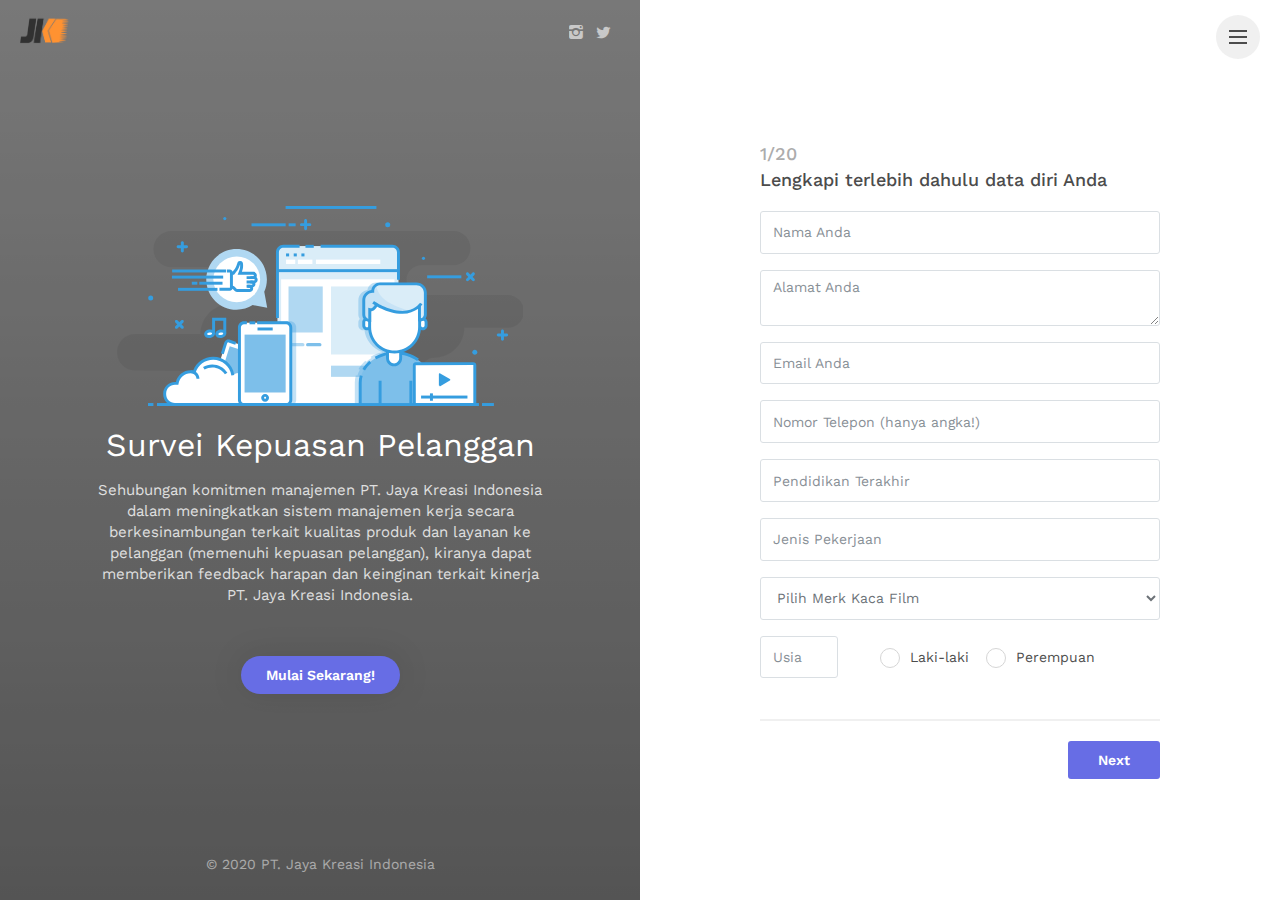
==== commit 0e7d5602: "styling css" ====
--- a/index.html
+++ b/index.html
@@ -45,7 +45,7 @@
 	<!-- /menu -->
 	<div class="container-fluid full-height">
 		<div class="row row-height">
-			<div class="col-lg-6 content-left">
+			<div class="col-lg-6 content-left" style="background-color: #585858;">
 				<div class="content-left-wrapper">
 					<a href="#" id="logo"><img src="wilio/img/logo/logo_jki.png" alt="" width="49" height="35"></a>
 					<div id="social">
@@ -93,7 +93,7 @@
 									<input type="text" name="no_telp" id="no_telp" maxlength="15" class="form-control required" pattern="\+?([ -]?\d+)+|\(\d+\)([ -]\d+)" placeholder="Nomor Telepon (hanya angka!)" onkeyup="if(/\D/g.test(this.value)) this.value = this.value.replace(/\D/g,'')">
 								</div>
 								<div class="form-group">
-									<input type="text" name="pendidikan" maxlength="50" class="form-control" placeholder="Pendidikan Terakhir">
+									<input type="text" name="pendidikan" maxlength="30" class="form-control" placeholder="Pendidikan Terakhir">
 								</div>
 								<div class="form-group">
 									<input type="text" name="jns_pekerjaan" maxlength="50" class="form-control" placeholder="Jenis Pekerjaan">
--- a/wilio/css/style.css
+++ b/wilio/css/style.css
@@ -1 +1 @@
-html,body{height:100%}html *{-webkit-font-smoothing:antialiased;-moz-osx-font-smoothing:grayscale}body{background:#fff;font-size:0.875rem;line-height:1.4;font-family:"Work Sans",Arial,sans-serif;color:#555}h1,h2,h3,h4,h5,h6{color:#222}p{margin-bottom:25px}strong{font-weight:500}label{font-weight:400;margin-bottom:3px;color:#222}hr{margin:30px 0 30px 0;border-color:#ddd}ul,ol{list-style:none;margin:0 0 25px 0;padding:0}a{color:#434bdf;text-decoration:none;-moz-transition:all 0.3s ease-in-out;-o-transition:all 0.3s ease-in-out;-webkit-transition:all 0.3s ease-in-out;-ms-transition:all 0.3s ease-in-out;transition:all 0.3s ease-in-out;outline:none}a:hover,a:focus{color:#111;text-decoration:none;outline:none}a.animated_link{position:relative;text-decoration:none}a.animated_link{position:relative;text-decoration:none}a.animated_link:before{content:"";position:absolute;width:100%;height:1px;bottom:-5px;opacity:1;left:0;background-color:#434bdf;visibility:hidden;-webkit-transform:scaleX(0);transform:scaleX(0);-moz-transition:all 0.3s ease;-o-transition:all 0.3s ease;-webkit-transition:all 0.3s ease;-ms-transition:all 0.3s ease;transition:all 0.3s ease}a.animated_link:hover:before{visibility:visible;-webkit-transform:scaleX(1);transform:scaleX(1)}a.animated_link.active{position:relative;text-decoration:none;color:#434bdf}a.animated_link.active:before{content:"";position:absolute;width:100%;height:1px;bottom:-5px;opacity:1;left:0;background-color:#434bdf;visibility:visible;-webkit-transform:scaleX(1);transform:scaleX(1)}a.btn_1,.btn_1{border:none;color:#fff;background:#434bdf;outline:none;cursor:pointer;display:inline-block;text-decoration:none;padding:12px 25px;color:#fff;font-weight:600;text-align:center;line-height:1;-moz-transition:all 0.3s ease-in-out;-o-transition:all 0.3s ease-in-out;-webkit-transition:all 0.3s ease-in-out;-ms-transition:all 0.3s ease-in-out;transition:all 0.3s ease-in-out;-webkit-border-radius:3px;-moz-border-radius:3px;-ms-border-radius:3px;border-radius:3px;font-size:14px;font-size:0.875rem}a.btn_1:hover,.btn_1:hover{background-color:#d80075}a.btn_1.full-width,.btn_1.full-width{display:block;width:100%;text-align:center;margin-bottom:5px}a.btn_1.small,.btn_1.small{padding:7px 10px;font-size:13px;font-size:0.8125rem}a.btn_1.medium,.btn_1.medium{font-size:16px;font-size:1rem;padding:18px 30px}a.btn_1.rounded,.btn_1.rounded{-webkit-border-radius:25px !important;-moz-border-radius:25px !important;-ms-border-radius:25px !important;border-radius:25px !important;-webkit-box-shadow:0px 0px 30px 0px rgba(0,0,0,0.2);-moz-box-shadow:0px 0px 30px 0px rgba(0,0,0,0.2);box-shadow:0px 0px 30px 0px rgba(0,0,0,0.2)}#preloader{position:fixed;top:0;left:0;right:0;width:100%;height:100%;bottom:0;background-color:#fff;z-index:999999}[data-loader="circle-side"]{position:absolute;width:50px;height:50px;top:50%;left:50%;margin-left:-25px;margin-top:-25px;-webkit-animation:circle infinite .95s linear;-moz-animation:circle infinite .95s linear;-o-animation:circle infinite .95s linear;animation:circle infinite .95s linear;border:2px solid #333;border-top-color:rgba(0,0,0,0.2);border-right-color:rgba(0,0,0,0.2);border-bottom-color:rgba(0,0,0,0.2);border-radius:100%}#loader_form{position:fixed;top:0;left:0;right:0;width:100%;height:100%;bottom:0;background-color:#fff;background-color:rgba(255,255,255,0.6);z-index:999999;display:none}[data-loader="circle-side-2"]{position:absolute;width:50px;height:50px;top:50%;left:50%;margin-left:-25px;margin-top:-25px;-webkit-animation:circle infinite .95s linear;-moz-animation:circle infinite .95s linear;-o-animation:circle infinite .95s linear;animation:circle infinite .95s linear;border:2px solid #333;border-top-color:rgba(0,0,0,0.2);border-right-color:rgba(0,0,0,0.2);border-bottom-color:rgba(0,0,0,0.2);border-radius:100%}@-webkit-keyframes circle{0%{-webkit-transform:rotate(0);-ms-transform:rotate(0);-o-transform:rotate(0);transform:rotate(0)}100%{-webkit-transform:rotate(360deg);-ms-transform:rotate(360deg);-o-transform:rotate(360deg);transform:rotate(360deg)}}@-moz-keyframes circle{0%{-webkit-transform:rotate(0);-ms-transform:rotate(0);-o-transform:rotate(0);transform:rotate(0)}100%{-webkit-transform:rotate(360deg);-ms-transform:rotate(360deg);-o-transform:rotate(360deg);transform:rotate(360deg)}}@-o-keyframes circle{0%{-webkit-transform:rotate(0);-ms-transform:rotate(0);-o-transform:rotate(0);transform:rotate(0)}100%{-webkit-transform:rotate(360deg);-ms-transform:rotate(360deg);-o-transform:rotate(360deg);transform:rotate(360deg)}}@keyframes circle{0%{-webkit-transform:rotate(0);-ms-transform:rotate(0);-o-transform:rotate(0);transform:rotate(0)}100%{-webkit-transform:rotate(360deg);-ms-transform:rotate(360deg);-o-transform:rotate(360deg);transform:rotate(360deg)}}.row-height{height:100vh}@media (max-width: 991px){.row-height{height:auto}}.content-left{background-color:#434bdf;padding:0}.content-left-wrapper{display:flex;justify-content:center;align-items:center;text-align:center;height:100%;min-height:100%;padding:60px 90px 35px 90px;background-color:#434bdf;color:#fff;text-align:center;position:relative;background:transparent;background:-webkit-linear-gradient(top, transparent, rgba(0,0,0,0.5));background:linear-gradient(to bottom, transparent,rgba(0,0,0,0.5))}@media (max-width: 991px){.content-left-wrapper{height:auto;padding:95px 30px 35px 30px}}@media (max-width: 767px){.content-left-wrapper{padding:95px 15px 35px 15px}}@media (max-width: 991px){.content-left-wrapper figure img{height:150px}}.content-left-wrapper h2{color:#fff;font-size:32px;font-size:2rem;margin:20px 0 15px 0;font-weight:400}@media (max-width: 767px){.content-left-wrapper h2{font-size:26px;font-size:1.625rem}}.content-left-wrapper p{font-size:15px;font-size:0.9375rem;opacity:0.8}@media (max-width: 767px){.content-left-wrapper p{font-size:14px;font-size:0.875rem}}.content-left-wrapper .btn_1{margin:25px 0 25px 0}@media (max-width: 991px){.content-left-wrapper .btn_1{display:none}}.content-left-wrapper .btn_1.mobile_btn{display:none}@media (max-width: 767px){.content-left-wrapper .btn_1.mobile_btn{margin:5px 0 30px 0;display:inline-block}}.content-right{padding:60px;height:100%;min-height:100%;overflow-y:scroll;display:flex;justify-content:center;align-items:center}@media (max-width: 991px){.content-right{height:auto;padding:30px 15px}}a#logo{position:absolute;left:20px;top:15px;display:block;height:35px}@media (max-width: 991px){a#logo{left:15px;top:10px}}#social{position:absolute;top:15px;right:20px}@media (max-width: 991px){#social{right:70px}}#social ul{margin:0;padding:0;text-align:center}#social ul li{float:left;margin:0 5px 10px 0;list-style:none}#social ul li a{color:#fff;opacity:0.6;text-align:center;line-height:35px;display:block;font-size:16px;font-size:1rem;-moz-transition:all 0.3s ease-in-out;-o-transition:all 0.3s ease-in-out;-webkit-transition:all 0.3s ease-in-out;-ms-transition:all 0.3s ease-in-out;transition:all 0.3s ease-in-out}#social ul li a:hover{opacity:1}.copy{position:absolute;bottom:25px;left:0;width:100%;opacity:0.5}@media (max-width: 991px){.copy{display:none}}#left_form{text-align:center}#left_form h2{font-size:28px;font-size:1.75rem;color:#0686D8}@media (max-width: 767px){#left_form figure img{height:130px;width:auto}}input#website{display:none}#wizard_container{width:400px}@media (max-width: 767px){#wizard_container{width:100%}}h3.main_question{margin:0 0 20px 0;padding:0;font-weight:500;font-size:18px;font-size:1.125rem}h3.main_question strong{display:block;color:#999;margin-bottom:5px}button.backward,button.forward,button.submit{border:none;color:#fff;text-decoration:none;transition:background .5s ease;-moz-transition:background .5s ease;-webkit-transition:background .5s ease;-o-transition:background .5s ease;display:inline-block;cursor:pointer;outline:none;text-align:center;background:#434bdf;position:relative;font-size:14px;font-size:0.875rem;font-weight:600;-webkit-border-radius:3px;-moz-border-radius:3px;-ms-border-radius:3px;border-radius:3px;line-height:1;padding:12px 30px}button.backward{color:#777;background:#e8e8e8}button[disabled]{display:none}button.submit:before{content:"\4e";font-family:'ElegantIcons';position:absolute;top:8px;right:10px;font-size:18px;font-size:1.125rem}.backward:hover,.forward:hover{background:#d80075;color:#fff}#top-wizard{padding-bottom:20px}#middle-wizard{min-height:330px}@media (max-width: 991px){#middle-wizard{min-height:inherit}}#bottom-wizard{border-top:2px solid #ededed;padding-top:20px;text-align:right;margin-top:25px}.ui-widget-content{background-color:transparent}.ui-widget-content a{color:#222222}.ui-widget-header{background:#6C3}.ui-widget-header a{color:#222222}.ui-progressbar{height:2px;width:100%}.ui-progressbar .ui-progressbar-value{height:100%;-webkit-transition:all 0.2s ease;transition:all 0.2s ease}.summary ul{margin:0;padding:0}.summary ul li{margin:0;padding:0;border-bottom:1px solid #ededed;position:relative;padding-left:45px;margin-bottom:25px}.summary ul li:last-child{margin-bottom:0;border-bottom:none}.summary ul li strong{display:block;line-height:26px;-webkit-border-radius:50%;-moz-border-radius:50%;-ms-border-radius:50%;border-radius:50%;width:30px;height:30px;position:absolute;left:0;top:0;text-align:center;border:2px solid #ddd}.summary ul li h5{padding-top:6px;font-size:15px;font-size:0.9375rem;font-weight:500;color:#0686D8}.summary ul li ul{margin:20px 0 25px 0;padding:0}.summary ul li ul li{margin:0;padding:0;border-bottom:0}.summary label{font-weight:500}#success{position:absolute;top:50%;left:50%;width:300px;height:190px;margin-top:-85px;margin-left:-150px;text-align:center}#success h4{font-weight:400;margin:20px 0 0 0;font-size:18px;font-size:1.125rem}#success h4 span{display:block;margin-bottom:0;font-weight:500;font-size:21px;font-size:1.3125rem}@-webkit-keyframes checkmark{0%{stroke-dashoffset:50px}100%{stroke-dashoffset:0}}@-ms-keyframes checkmark{0%{stroke-dashoffset:50px}100%{stroke-dashoffset:0}}@keyframes checkmark{0%{stroke-dashoffset:50px}100%{stroke-dashoffset:0}}@-webkit-keyframes checkmark-circle{0%{stroke-dashoffset:240px}100%{stroke-dashoffset:480px}}@-ms-keyframes checkmark-circle{0%{stroke-dashoffset:240px}100%{stroke-dashoffset:480px}}@keyframes checkmark-circle{0%{stroke-dashoffset:240px}100%{stroke-dashoffset:480px}}.inlinesvg .svg svg{display:inline}.icon--order-success svg path{-webkit-animation:checkmark 0.25s ease-in-out 0.7s backwards;animation:checkmark 0.25s ease-in-out 0.7s backwards}.icon--order-success svg circle{-webkit-animation:checkmark-circle 0.6s ease-in-out backwards;animation:checkmark-circle 0.6s ease-in-out backwards}header{position:relative;padding:15px 0;background-color:#fff;border-bottom:1px solid #d9e1e6}header .cd-nav-trigger{top:-5px !important}header #social{right:80px;top:0}header #social ul li a{color:#333}footer{border-top:1px solid #ededed;padding:30px 0}footer p{margin:0;padding:0;float:right}@media (max-width: 991px){footer p{float:none}}footer ul{float:left;margin:0;padding:0}@media (max-width: 991px){footer ul{float:none;margin-top:10px}}footer ul li{display:inline-block;margin-right:15px}footer ul li:after{content:"|";font-weight:300;position:relative;left:9px;color:#999}footer ul li:last-child{margin-right:0}footer ul li:last-child:after{content:""}footer ul li a{color:#555}footer ul li a:hover{color:#121921}.main_title{text-align:center}.main_title h2{margin:0 0 10px 0;padding:0;font-size:42px;font-size:2.625rem;color:#434bdf;text-transform:uppercase}@media (max-width: 767px){.main_title h2{font-size:32px;font-size:2rem}}.main_title h2 em{display:block;width:40px;height:4px;background-color:#ededed;margin:auto;-webkit-border-radius:5px;-moz-border-radius:5px;-ms-border-radius:5px;border-radius:5px;margin-bottom:15px}.main_title p{font-size:18px;font-size:1.125rem;padding:0 10%;margin-bottom:45px;color:#777}@media (max-width: 767px){.main_title p{font-size:16px;font-size:1rem}}.owl-theme .owl-dots .owl-dot.active span,.owl-theme .owl-dots .owl-dot:hover span{background:#434bdf !important}main#general_page{background-color:#fff}iframe#map_iframe{width:100%;height:450px;border:0}@media (max-width: 991px){iframe#map_iframe{height:400px}}.box_style_2{background-color:#f8f8f8;padding:25px 30px 30px 30px;position:relative;margin-bottom:25px}.box_style_2 .form-control{background-color:#fff !important}.box_style_2 hr{margin:10px -30px 20px -30px;border:0;border-top:2px solid #fff}ul.contacts_info{list-style:none;padding:0;margin:15px 0 0 0}ul.contacts_info li{margin-bottom:15px}ul.contacts_info li:last-child{margin-bottom:0}.parallax_window_in{height:420px;position:relative;display:table;width:100%}#sub_content_in{display:table-cell;padding:45px 15% 0 15%;vertical-align:middle;text-align:center;background:rgba(0,0,0,0.5)}@media (max-width: 767px){#sub_content_in{padding:45px 30px 0 30px}}#sub_content_in h1{color:#fff;font-weight:600;text-transform:uppercase;font-size:46px;font-size:46px;font-size:2.875rem;margin-bottom:0}@media (max-width: 767px){#sub_content_in h1{font-size:36px;font-size:2.25rem}}#sub_content_in p{color:#fff;font-size:24px;font-size:1.5rem;font-weight:300}@media (max-width: 767px){#sub_content_in p{font-size:21px;font-size:1.3125rem}}.container_styled_1{background:#f9f9f9}.team-item-img{position:relative}.team-item-img .team-item-detail{background:none repeat scroll 0 0 rgba(0,0,0,0.8);text-align:center;color:#fff;display:-webkit-flex;display:flex;height:100%;width:100%;position:absolute;top:0;left:0;opacity:0;visibility:hidden;overflow:hidden;transition:all 0.5s ease-in-out 0s;-moz-transition:all 0.5s ease-in-out 0s;-webkit-transition:all 0.5s ease-in-out 0s;-o-transition:all 0.5s ease-in-out 0s}.team-item:hover .team-item-detail{opacity:1;visibility:visible}.team-item-img .team-item-detail .team-item-detail-inner{margin:auto;padding:25px}.team-item-detail-inner h4{color:#fff;text-transform:uppercase;font-weight:500}.team-item-detail-inner .social{margin:0 0px 25px 0px;padding:0px}.team-item-detail-inner .social li{list-style:none;display:inline-block;margin:0px 5px}.team-item-detail-inner .social li a{color:#fff}.team-item-detail-inner .social li a:hover{color:#d80075}.team-item-info{padding-top:15px;text-align:center;text-transform:uppercase}.team-item-info h4{margin-bottom:0px}.modal-content{border:none;-webkit-box-shadow:0px 0px 20px 0px rgba(0,0,0,0.3);-moz-box-shadow:0px 0px 20px 0px rgba(0,0,0,0.3);box-shadow:0px 0px 20px 0px rgba(0,0,0,0.3)}.form-group{position:relative}.form-group.terms{padding:12px 0 0 0}.form-group i{font-size:18px;font-size:1.125rem;position:absolute;right:5px;top:11px;color:#ccc;width:25px;height:25px;display:block;font-weight:400 !important}span.error{-moz-transition:all 0.3s ease-in-out;-o-transition:all 0.3s ease-in-out;-webkit-transition:all 0.3s ease-in-out;-ms-transition:all 0.3s ease-in-out;transition:all 0.3s ease-in-out;font-size:12px;position:absolute;-webkit-border-radius:3px;-moz-border-radius:3px;border-radius:3px;top:-20px;right:-15px;z-index:2;height:25px;line-height:1;background-color:#e34f4f;color:#fff;font-weight:normal;display:inline-block;padding:6px 8px}span.error:after{content:'';position:absolute;border-style:solid;border-width:0 6px 6px 0;border-color:transparent #e34f4f;display:block;width:0;z-index:1;bottom:-6px;left:20%}.container_radio.version_2 .error,.container_check.version_2 .error{left:-15px;top:-30px;right:inherit}.radio_input .error{left:-15px;top:-30px;right:inherit}.styled-select span.error{top:-20px}.terms span.error{top:-30px;left:-15px;right:inherit}.form-control{border:1px solid #d2d8dd;-webkit-border-radius:3px;-moz-border-radius:3px;-ms-border-radius:3px;border-radius:3px;font-size:14px;font-size:0.875rem;height:calc(2.55rem + 2px)}.form-control:focus{box-shadow:none;border-color:#434bdf}.rating_wp{background-color:#f9f9f9;-webkit-border-radius:5px;-moz-border-radius:5px;-ms-border-radius:5px;border-radius:5px;padding:14px 10px 10px 15px;margin-bottom:5px}.rating{display:inline-block;font-size:0;float:right;position:relative}@media (max-width: 767px){.rating{float:left;display:block}}.rating span.error{top:-30px}.rating_type{float:left;font-size:16px;font-size:1rem;font-weight:500 !important;font-weight:normal;color:#434bdf}@media (max-width: 767px){.rating_type{float:none;display:block;margin-bottom:5px}}.rating-input{float:right;padding:0;margin:0 0 0 0;opacity:0;width:4px}.rating:hover .rating-star:hover,.rating:hover .rating-star:hover ~ .rating-star,.rating-input:checked ~ .rating-star{background-position:0 0}.rating-star,.rating:hover .rating-star{cursor:pointer;float:right;display:block;width:25px;height:25px;margin-right:0;background:url(../img/stars.svg) 0 -27px}.review_message{height:250px !important}@media (max-width: 767px){.review_message{height:200px !important}}.container_check{display:block;position:relative;font-size:14px;font-size:0.875rem;padding-left:30px;line-height:1.3;margin-bottom:10px;cursor:pointer;-webkit-user-select:none;-moz-user-select:none;-ms-user-select:none;user-select:none}.container_check input{position:absolute;opacity:0;cursor:pointer}.container_check input:checked ~ .checkmark{background-color:#434bdf;border:1px solid transparent}.container_check .checkmark{position:absolute;top:0;left:0;height:20px;width:20px;border:1px solid #d2d8dd;background-color:#fff;-webkit-border-radius:3px;-moz-border-radius:3px;-ms-border-radius:3px;border-radius:3px;-moz-transition:all 0.3s ease-in-out;-o-transition:all 0.3s ease-in-out;-webkit-transition:all 0.3s ease-in-out;-ms-transition:all 0.3s ease-in-out;transition:all 0.3s ease-in-out}.container_check .checkmark:after{content:"";position:absolute;display:none;left:7px;top:3px;width:5px;height:10px;border:solid white;border-width:0 2px 2px 0;-webkit-transform:rotate(45deg);-ms-transform:rotate(45deg);transform:rotate(45deg)}.container_check.version_2{padding:6px 0 0 45px;min-height:30px}.container_check.version_2 .checkmark{height:30px;width:30px}.container_check.version_2 .checkmark:after{left:12px;top:8px;width:5px;height:10px}.container_check input:checked ~ .checkmark:after{display:block}.container_radio{display:block;position:relative;font-size:14px;font-size:0.875rem;padding-left:30px;line-height:1.3;margin-bottom:10px;cursor:pointer;-webkit-user-select:none;-moz-user-select:none;-ms-user-select:none;user-select:none}.container_radio input{position:absolute;opacity:0}.container_radio input:checked ~ .checkmark:after{opacity:1}.container_radio .checkmark{position:absolute;top:0;left:0;height:20px;width:20px;background-color:#fff;border:1px solid #ccc;border-radius:50%}.container_radio .checkmark:after{display:block;content:"";position:absolute;opacity:0;-moz-transition:all 0.3s ease-in-out;-o-transition:all 0.3s ease-in-out;-webkit-transition:all 0.3s ease-in-out;-ms-transition:all 0.3s ease-in-out;transition:all 0.3s ease-in-out;top:3px;left:3px;width:12px;height:12px;border-radius:50%;background:#434bdf;-moz-transition:all 0.3s ease-in-out;-o-transition:all 0.3s ease-in-out;-webkit-transition:all 0.3s ease-in-out;-ms-transition:all 0.3s ease-in-out;transition:all 0.3s ease-in-out}.container_radio.version_2{padding:6px 0 0 45px;min-height:30px}.container_radio.version_2 input:checked ~ .checkmark:before{opacity:1}.container_radio.version_2 .checkmark{position:absolute;top:0;left:0;height:30px;width:30px;border:1px solid #ccc;border-radius:50%}.container_radio.version_2 .checkmark:after{width:30px;height:30px;top:-1px;left:-1px}.container_radio.version_2 .checkmark:before{display:block;content:"";position:absolute;opacity:0;-moz-transition:all 0.3s ease-in-out;-o-transition:all 0.3s ease-in-out;-webkit-transition:all 0.3s ease-in-out;-ms-transition:all 0.3s ease-in-out;transition:all 0.3s ease-in-out;left:12px;top:8px;width:5px;height:10px;border:solid white;z-index:999;border-width:0 2px 2px 0;-webkit-transform:rotate(45deg);-ms-transform:rotate(45deg);transform:rotate(45deg)}.my-toggle{background:transparent;border:0;-webkit-border-radius:3px;-moz-border-radius:3px;-ms-border-radius:3px;border-radius:3px;color:#888;cursor:pointer;font-size:10px;font-size:10px;font-size:0.625rem;font-weight:bold;margin-right:5px;height:30px;line-height:30px;padding:0 10px;text-transform:uppercase;-moz-appearance:none;-webkit-appearance:none;background-color:#fff}.my-toggle:hover,.my-toggle:focus{background-color:#eee;color:#555;outline:transparent}.hideShowPassword-wrapper{width:100% !important}#pass-info{width:100%;margin-bottom:15px;color:#555;text-align:center;font-size:12px;font-size:0.75rem;padding:5px 3px 3px 3px;-webkit-border-radius:3px;-moz-border-radius:3px;-ms-border-radius:3px;border-radius:3px}#pass-info.weakpass{border:1px solid #FF9191;background:#FFC7C7;color:#94546E}#pass-info.stillweakpass{border:1px solid #FBB;background:#FDD;color:#945870}#pass-info.goodpass{border:1px solid #C4EEC8;background:#E4FFE4;color:#51926E}#pass-info.strongpass{border:1px solid #6ED66E;background:#79F079;color:#348F34}#pass-info.vrystrongpass{border:1px solid #379137;background:#48B448;color:#CDFFCD}.radio_input .container_radio{display:inline-block;margin:12px 0 0 12px}.fileupload{position:relative;width:100%;margin-top:5px}input[type=file]{border:1px solid #d2d8dd;-webkit-border-radius:3px;-moz-border-radius:3px;-ms-border-radius:3px;border-radius:3px;padding:5px;height:auto;width:100%;color:#999}input[type=file]:focus{box-shadow:none;outline:none}input[type=file]::-webkit-file-upload-button,input[type=file].invalid::-webkit-file-upload-button,input[type=file].valid::-webkit-file-upload-button{color:#fff;font-size:13px;border:0;-webkit-border-radius:3px;-moz-border-radius:3px;-ms-border-radius:3px;border-radius:3px;padding:8px 10px 8px 38px;background:#434bdf url(../img/upload_icon.svg) 8px center no-repeat;outline:none}input[type=file]::-webkit-file-upload-button:focus,input[type=file].invalid::-webkit-file-upload-button:focus,input[type=file].valid::-webkit-file-upload-button:focus{box-shadow:none;outline:none}.nice-select{-webkit-tap-highlight-color:rgba(0,0,0,0);background-color:#fff;border-radius:3px;border:1px solid #d2d8dd;box-sizing:border-box;clear:both;cursor:pointer;display:block;float:left;font-family:inherit;font-size:14px;font-weight:normal;height:42px;line-height:40px;outline:none;padding-left:15px;padding-right:27px;position:relative;text-align:left !important;transition:all 0.2s ease-in-out;user-select:none;white-space:nowrap;width:auto;color:#6c757d}.nice-select:active,.nice-select.open,.nice-select:focus{border-color:#434bdf}.nice-select:after{border-bottom:2px solid #ccc;border-right:2px solid #ccc;content:'';display:block;height:8px;margin-top:-5px;pointer-events:none;position:absolute;right:20px;top:50%;transform-origin:66% 66%;transform:rotate(45deg);transition:all 0.15s ease-in-out;width:8px}.nice-select.open:after{transform:rotate(-135deg)}.nice-select.open .list{opacity:1;pointer-events:auto;transform:scale(1) translateY(0)}.nice-select.disabled{border-color:#9e9e9e;color:#999;pointer-events:none}.nice-select.disabled:after{border-color:#fff}.nice-select.wide{width:100%}.nice-select.wide .list{left:-1px !important;right:-1px !important}.nice-select.right{float:right}.nice-select.right .list{left:auto;right:0}.nice-select.small{font-size:12px;height:42px;line-height:40px}.nice-select.small:after{height:4px;width:4px}.nice-select.small .option{line-height:40px;min-height:40px}.nice-select .list{background-color:#fff;border-radius:3px;box-shadow:0 0 0 1px rgba(68,68,68,0.11);box-sizing:border-box;margin-top:4px;opacity:0;overflow:hidden;padding:0;pointer-events:none;position:absolute;top:100%;left:0;transform-origin:50% 0;transform:scale(0.75) translateY(-25px);transition:all 0.2s cubic-bezier(0.5, 0, 0, 1.25),opacity 0.15s ease-out;z-index:9999;height:23vh;overflow:auto}.nice-select .list:hover .option:not(:hover){background-color:transparent !important}.nice-select .list::-webkit-scrollbar{width:14px;height:18px}.nice-select .list::-webkit-scrollbar-thumb{height:6px;border:4px solid rgba(0,0,0,0);background-clip:padding-box;-webkit-border-radius:7px;background-color:rgba(0,0,0,0.15);-webkit-box-shadow:inset -1px -1px 0px rgba(0,0,0,0.05),inset 1px 1px 0px rgba(0,0,0,0.05)}.nice-select .list::-webkit-scrollbar-button{width:0;height:0;display:none}.nice-select .list::-webkit-scrollbar-corner{background-color:transparent}.nice-select .option{cursor:pointer;font-weight:400;line-height:38px;list-style:none;min-height:38px;outline:none;padding-left:15px;padding-right:26px;text-align:left;transition:all 0.2s}.nice-select .option:hover,.nice-select .option.focus,.nice-select .option.selected.focus{background-color:#f6f6f6}.nice-select .option.selected{font-weight:500}.nice-select .option.disabled{background-color:transparent;color:#999;cursor:default}.no-csspointerevents .nice-select .list{display:none}.no-csspointerevents .nice-select.open .list{display:block}.budget_slider{background-color:#f8f8f8;margin-bottom:20px;padding:45px 30px 15px 30px;-webkit-border-radius:5px;-moz-border-radius:5px;-ms-border-radius:5px;border-radius:5px}.budget_slider span{display:block;font-weight:600;color:#434bdf;font-size:24px;font-size:1.5rem;margin-top:25px}.budget_slider span:before{content:'$'}.rangeslider__handle{border:2px solid #434bdf !important;box-shadow:0px 1px 3px 0px rgba(0,0,0,0.15)}.rangeslider__fill{background:#434bdf !important}.add_bottom_10{margin-bottom:10px}.add_bottom_15{margin-bottom:15px}.add_bottom_30{margin-bottom:30px}.add_bottom_45{margin-bottom:45px}.add_bottom_60{margin-bottom:60px}.add_bottom_75{margin-bottom:75px}.add_top_10{margin-top:10px}.add_top_15{margin-top:15px}.add_top_20{margin-top:20px}.add_top_30{margin-top:30px}.add_top_60{margin-top:60px}.more_padding_left{padding-left:40px}.nomargin_top{margin-top:0}.nopadding{margin:0 !important;padding:0 !important}.nomargin{margin:0 !important}.margin_30{padding-top:30px;padding-bottom:30px}.margin_60{padding-top:60px;padding-bottom:60px}.margin_60_35{padding-top:60px;padding-bottom:35px}
+html,body{height:100%}html *{-webkit-font-smoothing:antialiased;-moz-osx-font-smoothing:grayscale}body{background:#fff;font-size:0.875rem;line-height:1.4;font-family:"Work Sans",Arial,sans-serif;color:#555}h1,h2,h3,h4,h5,h6{color:#222}p{margin-bottom:25px}strong{font-weight:500}label{font-weight:400;margin-bottom:3px;color:#222}hr{margin:30px 0 30px 0;border-color:#ddd}ul,ol{list-style:none;margin:0 0 25px 0;padding:0}a{color:#434bdf;text-decoration:none;-moz-transition:all 0.3s ease-in-out;-o-transition:all 0.3s ease-in-out;-webkit-transition:all 0.3s ease-in-out;-ms-transition:all 0.3s ease-in-out;transition:all 0.3s ease-in-out;outline:none}a:hover,a:focus{color:#111;text-decoration:none;outline:none}a.animated_link{position:relative;text-decoration:none}a.animated_link{position:relative;text-decoration:none}a.animated_link:before{content:"";position:absolute;width:100%;height:1px;bottom:-5px;opacity:1;left:0;background-color:#434bdf;visibility:hidden;-webkit-transform:scaleX(0);transform:scaleX(0);-moz-transition:all 0.3s ease;-o-transition:all 0.3s ease;-webkit-transition:all 0.3s ease;-ms-transition:all 0.3s ease;transition:all 0.3s ease}a.animated_link:hover:before{visibility:visible;-webkit-transform:scaleX(1);transform:scaleX(1)}a.animated_link.active{position:relative;text-decoration:none;color:#434bdf}a.animated_link.active:before{content:"";position:absolute;width:100%;height:1px;bottom:-5px;opacity:1;left:0;background-color:#434bdf;visibility:visible;-webkit-transform:scaleX(1);transform:scaleX(1)}a.btn_1,.btn_1{border:none;color:#fff;background:#434bdf;outline:none;cursor:pointer;display:inline-block;text-decoration:none;padding:12px 25px;color:#fff;font-weight:600;text-align:center;line-height:1;-moz-transition:all 0.3s ease-in-out;-o-transition:all 0.3s ease-in-out;-webkit-transition:all 0.3s ease-in-out;-ms-transition:all 0.3s ease-in-out;transition:all 0.3s ease-in-out;-webkit-border-radius:3px;-moz-border-radius:3px;-ms-border-radius:3px;border-radius:3px;font-size:14px;font-size:0.875rem}a.btn_1:hover,.btn_1:hover{background-color:#ff7800}a.btn_1.full-width,.btn_1.full-width{display:block;width:100%;text-align:center;margin-bottom:5px}a.btn_1.small,.btn_1.small{padding:7px 10px;font-size:13px;font-size:0.8125rem}a.btn_1.medium,.btn_1.medium{font-size:16px;font-size:1rem;padding:18px 30px}a.btn_1.rounded,.btn_1.rounded{-webkit-border-radius:25px !important;-moz-border-radius:25px !important;-ms-border-radius:25px !important;border-radius:25px !important;-webkit-box-shadow:0px 0px 30px 0px rgba(0,0,0,0.2);-moz-box-shadow:0px 0px 30px 0px rgba(0,0,0,0.2);box-shadow:0px 0px 30px 0px rgba(0,0,0,0.2)}#preloader{position:fixed;top:0;left:0;right:0;width:100%;height:100%;bottom:0;background-color:#fff;z-index:999999}[data-loader="circle-side"]{position:absolute;width:50px;height:50px;top:50%;left:50%;margin-left:-25px;margin-top:-25px;-webkit-animation:circle infinite .95s linear;-moz-animation:circle infinite .95s linear;-o-animation:circle infinite .95s linear;animation:circle infinite .95s linear;border:2px solid #333;border-top-color:rgba(0,0,0,0.2);border-right-color:rgba(0,0,0,0.2);border-bottom-color:rgba(0,0,0,0.2);border-radius:100%}#loader_form{position:fixed;top:0;left:0;right:0;width:100%;height:100%;bottom:0;background-color:#fff;background-color:rgba(255,255,255,0.6);z-index:999999;display:none}[data-loader="circle-side-2"]{position:absolute;width:50px;height:50px;top:50%;left:50%;margin-left:-25px;margin-top:-25px;-webkit-animation:circle infinite .95s linear;-moz-animation:circle infinite .95s linear;-o-animation:circle infinite .95s linear;animation:circle infinite .95s linear;border:2px solid #333;border-top-color:rgba(0,0,0,0.2);border-right-color:rgba(0,0,0,0.2);border-bottom-color:rgba(0,0,0,0.2);border-radius:100%}@-webkit-keyframes circle{0%{-webkit-transform:rotate(0);-ms-transform:rotate(0);-o-transform:rotate(0);transform:rotate(0)}100%{-webkit-transform:rotate(360deg);-ms-transform:rotate(360deg);-o-transform:rotate(360deg);transform:rotate(360deg)}}@-moz-keyframes circle{0%{-webkit-transform:rotate(0);-ms-transform:rotate(0);-o-transform:rotate(0);transform:rotate(0)}100%{-webkit-transform:rotate(360deg);-ms-transform:rotate(360deg);-o-transform:rotate(360deg);transform:rotate(360deg)}}@-o-keyframes circle{0%{-webkit-transform:rotate(0);-ms-transform:rotate(0);-o-transform:rotate(0);transform:rotate(0)}100%{-webkit-transform:rotate(360deg);-ms-transform:rotate(360deg);-o-transform:rotate(360deg);transform:rotate(360deg)}}@keyframes circle{0%{-webkit-transform:rotate(0);-ms-transform:rotate(0);-o-transform:rotate(0);transform:rotate(0)}100%{-webkit-transform:rotate(360deg);-ms-transform:rotate(360deg);-o-transform:rotate(360deg);transform:rotate(360deg)}}.row-height{height:100vh}@media (max-width: 991px){.row-height{height:auto}}.content-left{background-color:#434bdf;padding:0}.content-left-wrapper{display:flex;justify-content:center;align-items:center;text-align:center;height:100%;min-height:100%;padding:60px 90px 35px 90px;background-color:#434bdf;color:#fff;text-align:center;position:relative;background:transparent;background:-webkit-linear-gradient(top, transparent, rgba(0,0,0,0.5));background:linear-gradient(to bottom, transparent,rgba(0,0,0,0.5))}@media (max-width: 991px){.content-left-wrapper{height:auto;padding:95px 30px 35px 30px}}@media (max-width: 767px){.content-left-wrapper{padding:95px 15px 35px 15px}}@media (max-width: 991px){.content-left-wrapper figure img{height:150px}}.content-left-wrapper h2{color:#fff;font-size:32px;font-size:2rem;margin:20px 0 15px 0;font-weight:400}@media (max-width: 767px){.content-left-wrapper h2{font-size:26px;font-size:1.625rem}}.content-left-wrapper p{font-size:15px;font-size:0.9375rem;opacity:0.8}@media (max-width: 767px){.content-left-wrapper p{font-size:14px;font-size:0.875rem}}.content-left-wrapper .btn_1{margin:25px 0 25px 0}@media (max-width: 991px){.content-left-wrapper .btn_1{display:none}}.content-left-wrapper .btn_1.mobile_btn{display:none}@media (max-width: 767px){.content-left-wrapper .btn_1.mobile_btn{margin:5px 0 30px 0;display:inline-block}}.content-right{padding:60px;height:100%;min-height:100%;overflow-y:scroll;display:flex;justify-content:center;align-items:center}@media (max-width: 991px){.content-right{height:auto;padding:30px 15px}}a#logo{position:absolute;left:20px;top:15px;display:block;height:35px}@media (max-width: 991px){a#logo{left:15px;top:10px}}#social{position:absolute;top:15px;right:20px}@media (max-width: 991px){#social{right:70px}}#social ul{margin:0;padding:0;text-align:center}#social ul li{float:left;margin:0 5px 10px 0;list-style:none}#social ul li a{color:#fff;opacity:0.6;text-align:center;line-height:35px;display:block;font-size:16px;font-size:1rem;-moz-transition:all 0.3s ease-in-out;-o-transition:all 0.3s ease-in-out;-webkit-transition:all 0.3s ease-in-out;-ms-transition:all 0.3s ease-in-out;transition:all 0.3s ease-in-out}#social ul li a:hover{opacity:1}.copy{position:absolute;bottom:25px;left:0;width:100%;opacity:0.5}@media (max-width: 991px){.copy{display:none}}#left_form{text-align:center}#left_form h2{font-size:28px;font-size:1.75rem;color:#0686D8}@media (max-width: 767px){#left_form figure img{height:130px;width:auto}}input#website{display:none}#wizard_container{width:400px}@media (max-width: 767px){#wizard_container{width:100%}}h3.main_question{margin:0 0 20px 0;padding:0;font-weight:500;font-size:18px;font-size:1.125rem}h3.main_question strong{display:block;color:#999;margin-bottom:5px}button.backward,button.forward,button.submit{border:none;color:#fff;text-decoration:none;transition:background .5s ease;-moz-transition:background .5s ease;-webkit-transition:background .5s ease;-o-transition:background .5s ease;display:inline-block;cursor:pointer;outline:none;text-align:center;background:#434bdf;position:relative;font-size:14px;font-size:0.875rem;font-weight:600;-webkit-border-radius:3px;-moz-border-radius:3px;-ms-border-radius:3px;border-radius:3px;line-height:1;padding:12px 30px}button.backward{color:#777;background:#e8e8e8}button[disabled]{display:none}button.submit:before{content:"\4e";font-family:'ElegantIcons';position:absolute;top:8px;right:10px;font-size:18px;font-size:1.125rem}.backward:hover,.forward:hover{background:#ff7800;color:#fff}#top-wizard{padding-bottom:20px}#middle-wizard{min-height:330px}@media (max-width: 991px){#middle-wizard{min-height:inherit}}#bottom-wizard{border-top:2px solid #ededed;padding-top:20px;text-align:right;margin-top:25px}.ui-widget-content{background-color:transparent}.ui-widget-content a{color:#222222}.ui-widget-header{background:#6C3}.ui-widget-header a{color:#222222}.ui-progressbar{height:2px;width:100%}.ui-progressbar .ui-progressbar-value{height:100%;-webkit-transition:all 0.2s ease;transition:all 0.2s ease}.summary ul{margin:0;padding:0}.summary ul li{margin:0;padding:0;border-bottom:1px solid #ededed;position:relative;padding-left:45px;margin-bottom:25px}.summary ul li:last-child{margin-bottom:0;border-bottom:none}.summary ul li strong{display:block;line-height:26px;-webkit-border-radius:50%;-moz-border-radius:50%;-ms-border-radius:50%;border-radius:50%;width:30px;height:30px;position:absolute;left:0;top:0;text-align:center;border:2px solid #ddd}.summary ul li h5{padding-top:6px;font-size:15px;font-size:0.9375rem;font-weight:500;color:#0686D8}.summary ul li ul{margin:20px 0 25px 0;padding:0}.summary ul li ul li{margin:0;padding:0;border-bottom:0}.summary label{font-weight:500}#success{position:absolute;top:50%;left:50%;width:300px;height:190px;margin-top:-85px;margin-left:-150px;text-align:center}#success h4{font-weight:400;margin:20px 0 0 0;font-size:18px;font-size:1.125rem}#success h4 span{display:block;margin-bottom:0;font-weight:500;font-size:21px;font-size:1.3125rem}@-webkit-keyframes checkmark{0%{stroke-dashoffset:50px}100%{stroke-dashoffset:0}}@-ms-keyframes checkmark{0%{stroke-dashoffset:50px}100%{stroke-dashoffset:0}}@keyframes checkmark{0%{stroke-dashoffset:50px}100%{stroke-dashoffset:0}}@-webkit-keyframes checkmark-circle{0%{stroke-dashoffset:240px}100%{stroke-dashoffset:480px}}@-ms-keyframes checkmark-circle{0%{stroke-dashoffset:240px}100%{stroke-dashoffset:480px}}@keyframes checkmark-circle{0%{stroke-dashoffset:240px}100%{stroke-dashoffset:480px}}.inlinesvg .svg svg{display:inline}.icon--order-success svg path{-webkit-animation:checkmark 0.25s ease-in-out 0.7s backwards;animation:checkmark 0.25s ease-in-out 0.7s backwards}.icon--order-success svg circle{-webkit-animation:checkmark-circle 0.6s ease-in-out backwards;animation:checkmark-circle 0.6s ease-in-out backwards}header{position:relative;padding:15px 0;background-color:#fff;border-bottom:1px solid #d9e1e6}header .cd-nav-trigger{top:-5px !important}header #social{right:80px;top:0}header #social ul li a{color:#333}footer{border-top:1px solid #ededed;padding:30px 0}footer p{margin:0;padding:0;float:right}@media (max-width: 991px){footer p{float:none}}footer ul{float:left;margin:0;padding:0}@media (max-width: 991px){footer ul{float:none;margin-top:10px}}footer ul li{display:inline-block;margin-right:15px}footer ul li:after{content:"|";font-weight:300;position:relative;left:9px;color:#999}footer ul li:last-child{margin-right:0}footer ul li:last-child:after{content:""}footer ul li a{color:#555}footer ul li a:hover{color:#121921}.main_title{text-align:center}.main_title h2{margin:0 0 10px 0;padding:0;font-size:42px;font-size:2.625rem;color:#434bdf;text-transform:uppercase}@media (max-width: 767px){.main_title h2{font-size:32px;font-size:2rem}}.main_title h2 em{display:block;width:40px;height:4px;background-color:#ededed;margin:auto;-webkit-border-radius:5px;-moz-border-radius:5px;-ms-border-radius:5px;border-radius:5px;margin-bottom:15px}.main_title p{font-size:18px;font-size:1.125rem;padding:0 10%;margin-bottom:45px;color:#777}@media (max-width: 767px){.main_title p{font-size:16px;font-size:1rem}}.owl-theme .owl-dots .owl-dot.active span,.owl-theme .owl-dots .owl-dot:hover span{background:#434bdf !important}main#general_page{background-color:#fff}iframe#map_iframe{width:100%;height:450px;border:0}@media (max-width: 991px){iframe#map_iframe{height:400px}}.box_style_2{background-color:#f8f8f8;padding:25px 30px 30px 30px;position:relative;margin-bottom:25px}.box_style_2 .form-control{background-color:#fff !important}.box_style_2 hr{margin:10px -30px 20px -30px;border:0;border-top:2px solid #fff}ul.contacts_info{list-style:none;padding:0;margin:15px 0 0 0}ul.contacts_info li{margin-bottom:15px}ul.contacts_info li:last-child{margin-bottom:0}.parallax_window_in{height:420px;position:relative;display:table;width:100%}#sub_content_in{display:table-cell;padding:45px 15% 0 15%;vertical-align:middle;text-align:center;background:rgba(0,0,0,0.5)}@media (max-width: 767px){#sub_content_in{padding:45px 30px 0 30px}}#sub_content_in h1{color:#fff;font-weight:600;text-transform:uppercase;font-size:46px;font-size:46px;font-size:2.875rem;margin-bottom:0}@media (max-width: 767px){#sub_content_in h1{font-size:36px;font-size:2.25rem}}#sub_content_in p{color:#fff;font-size:24px;font-size:1.5rem;font-weight:300}@media (max-width: 767px){#sub_content_in p{font-size:21px;font-size:1.3125rem}}.container_styled_1{background:#f9f9f9}.team-item-img{position:relative}.team-item-img .team-item-detail{background:none repeat scroll 0 0 rgba(0,0,0,0.8);text-align:center;color:#fff;display:-webkit-flex;display:flex;height:100%;width:100%;position:absolute;top:0;left:0;opacity:0;visibility:hidden;overflow:hidden;transition:all 0.5s ease-in-out 0s;-moz-transition:all 0.5s ease-in-out 0s;-webkit-transition:all 0.5s ease-in-out 0s;-o-transition:all 0.5s ease-in-out 0s}.team-item:hover .team-item-detail{opacity:1;visibility:visible}.team-item-img .team-item-detail .team-item-detail-inner{margin:auto;padding:25px}.team-item-detail-inner h4{color:#fff;text-transform:uppercase;font-weight:500}.team-item-detail-inner .social{margin:0 0px 25px 0px;padding:0px}.team-item-detail-inner .social li{list-style:none;display:inline-block;margin:0px 5px}.team-item-detail-inner .social li a{color:#fff}.team-item-detail-inner .social li a:hover{color:#d80075}.team-item-info{padding-top:15px;text-align:center;text-transform:uppercase}.team-item-info h4{margin-bottom:0px}.modal-content{border:none;-webkit-box-shadow:0px 0px 20px 0px rgba(0,0,0,0.3);-moz-box-shadow:0px 0px 20px 0px rgba(0,0,0,0.3);box-shadow:0px 0px 20px 0px rgba(0,0,0,0.3)}.form-group{position:relative}.form-group.terms{padding:12px 0 0 0}.form-group i{font-size:18px;font-size:1.125rem;position:absolute;right:5px;top:11px;color:#ccc;width:25px;height:25px;display:block;font-weight:400 !important}span.error{-moz-transition:all 0.3s ease-in-out;-o-transition:all 0.3s ease-in-out;-webkit-transition:all 0.3s ease-in-out;-ms-transition:all 0.3s ease-in-out;transition:all 0.3s ease-in-out;font-size:12px;position:absolute;-webkit-border-radius:3px;-moz-border-radius:3px;border-radius:3px;top:-20px;right:-15px;z-index:2;height:25px;line-height:1;background-color:#e34f4f;color:#fff;font-weight:normal;display:inline-block;padding:6px 8px}span.error:after{content:'';position:absolute;border-style:solid;border-width:0 6px 6px 0;border-color:transparent #e34f4f;display:block;width:0;z-index:1;bottom:-6px;left:20%}.container_radio.version_2 .error,.container_check.version_2 .error{left:-15px;top:-30px;right:inherit}.radio_input .error{left:-15px;top:-30px;right:inherit}.styled-select span.error{top:-20px}.terms span.error{top:-30px;left:-15px;right:inherit}.form-control{border:1px solid #d2d8dd;-webkit-border-radius:3px;-moz-border-radius:3px;-ms-border-radius:3px;border-radius:3px;font-size:14px;font-size:0.875rem;height:calc(2.55rem + 2px)}.form-control:focus{box-shadow:none;border-color:#434bdf}.rating_wp{background-color:#f9f9f9;-webkit-border-radius:5px;-moz-border-radius:5px;-ms-border-radius:5px;border-radius:5px;padding:14px 10px 10px 15px;margin-bottom:5px}.rating{display:inline-block;font-size:0;float:right;position:relative}@media (max-width: 767px){.rating{float:left;display:block}}.rating span.error{top:-30px}.rating_type{float:left;font-size:16px;font-size:1rem;font-weight:500 !important;font-weight:normal;color:#434bdf}@media (max-width: 767px){.rating_type{float:none;display:block;margin-bottom:5px}}.rating-input{float:right;padding:0;margin:0 0 0 0;opacity:0;width:4px}.rating:hover .rating-star:hover,.rating:hover .rating-star:hover ~ .rating-star,.rating-input:checked ~ .rating-star{background-position:0 0}.rating-star,.rating:hover .rating-star{cursor:pointer;float:right;display:block;width:25px;height:25px;margin-right:0;background:url(../img/stars.svg) 0 -27px}.review_message{height:250px !important}@media (max-width: 767px){.review_message{height:200px !important}}.container_check{display:block;position:relative;font-size:14px;font-size:0.875rem;padding-left:30px;line-height:1.3;margin-bottom:10px;cursor:pointer;-webkit-user-select:none;-moz-user-select:none;-ms-user-select:none;user-select:none}.container_check input{position:absolute;opacity:0;cursor:pointer}.container_check input:checked ~ .checkmark{background-color:#434bdf;border:1px solid transparent}.container_check .checkmark{position:absolute;top:0;left:0;height:20px;width:20px;border:1px solid #d2d8dd;background-color:#fff;-webkit-border-radius:3px;-moz-border-radius:3px;-ms-border-radius:3px;border-radius:3px;-moz-transition:all 0.3s ease-in-out;-o-transition:all 0.3s ease-in-out;-webkit-transition:all 0.3s ease-in-out;-ms-transition:all 0.3s ease-in-out;transition:all 0.3s ease-in-out}.container_check .checkmark:after{content:"";position:absolute;display:none;left:7px;top:3px;width:5px;height:10px;border:solid white;border-width:0 2px 2px 0;-webkit-transform:rotate(45deg);-ms-transform:rotate(45deg);transform:rotate(45deg)}.container_check.version_2{padding:6px 0 0 45px;min-height:30px}.container_check.version_2 .checkmark{height:30px;width:30px}.container_check.version_2 .checkmark:after{left:12px;top:8px;width:5px;height:10px}.container_check input:checked ~ .checkmark:after{display:block}.container_radio{display:block;position:relative;font-size:14px;font-size:0.875rem;padding-left:30px;line-height:1.3;margin-bottom:10px;cursor:pointer;-webkit-user-select:none;-moz-user-select:none;-ms-user-select:none;user-select:none}.container_radio input{position:absolute;opacity:0}.container_radio input:checked ~ .checkmark:after{opacity:1}.container_radio .checkmark{position:absolute;top:0;left:0;height:20px;width:20px;background-color:#fff;border:1px solid #ccc;border-radius:50%}.container_radio .checkmark:after{display:block;content:"";position:absolute;opacity:0;-moz-transition:all 0.3s ease-in-out;-o-transition:all 0.3s ease-in-out;-webkit-transition:all 0.3s ease-in-out;-ms-transition:all 0.3s ease-in-out;transition:all 0.3s ease-in-out;top:3px;left:3px;width:12px;height:12px;border-radius:50%;background:#434bdf;-moz-transition:all 0.3s ease-in-out;-o-transition:all 0.3s ease-in-out;-webkit-transition:all 0.3s ease-in-out;-ms-transition:all 0.3s ease-in-out;transition:all 0.3s ease-in-out}.container_radio.version_2{padding:6px 0 0 45px;min-height:30px}.container_radio.version_2 input:checked ~ .checkmark:before{opacity:1}.container_radio.version_2 .checkmark{position:absolute;top:0;left:0;height:30px;width:30px;border:1px solid #ccc;border-radius:50%}.container_radio.version_2 .checkmark:after{width:30px;height:30px;top:-1px;left:-1px}.container_radio.version_2 .checkmark:before{display:block;content:"";position:absolute;opacity:0;-moz-transition:all 0.3s ease-in-out;-o-transition:all 0.3s ease-in-out;-webkit-transition:all 0.3s ease-in-out;-ms-transition:all 0.3s ease-in-out;transition:all 0.3s ease-in-out;left:12px;top:8px;width:5px;height:10px;border:solid white;z-index:999;border-width:0 2px 2px 0;-webkit-transform:rotate(45deg);-ms-transform:rotate(45deg);transform:rotate(45deg)}.my-toggle{background:transparent;border:0;-webkit-border-radius:3px;-moz-border-radius:3px;-ms-border-radius:3px;border-radius:3px;color:#888;cursor:pointer;font-size:10px;font-size:10px;font-size:0.625rem;font-weight:bold;margin-right:5px;height:30px;line-height:30px;padding:0 10px;text-transform:uppercase;-moz-appearance:none;-webkit-appearance:none;background-color:#fff}.my-toggle:hover,.my-toggle:focus{background-color:#eee;color:#555;outline:transparent}.hideShowPassword-wrapper{width:100% !important}#pass-info{width:100%;margin-bottom:15px;color:#555;text-align:center;font-size:12px;font-size:0.75rem;padding:5px 3px 3px 3px;-webkit-border-radius:3px;-moz-border-radius:3px;-ms-border-radius:3px;border-radius:3px}#pass-info.weakpass{border:1px solid #FF9191;background:#FFC7C7;color:#94546E}#pass-info.stillweakpass{border:1px solid #FBB;background:#FDD;color:#945870}#pass-info.goodpass{border:1px solid #C4EEC8;background:#E4FFE4;color:#51926E}#pass-info.strongpass{border:1px solid #6ED66E;background:#79F079;color:#348F34}#pass-info.vrystrongpass{border:1px solid #379137;background:#48B448;color:#CDFFCD}.radio_input .container_radio{display:inline-block;margin:12px 0 0 12px}.fileupload{position:relative;width:100%;margin-top:5px}input[type=file]{border:1px solid #d2d8dd;-webkit-border-radius:3px;-moz-border-radius:3px;-ms-border-radius:3px;border-radius:3px;padding:5px;height:auto;width:100%;color:#999}input[type=file]:focus{box-shadow:none;outline:none}input[type=file]::-webkit-file-upload-button,input[type=file].invalid::-webkit-file-upload-button,input[type=file].valid::-webkit-file-upload-button{color:#fff;font-size:13px;border:0;-webkit-border-radius:3px;-moz-border-radius:3px;-ms-border-radius:3px;border-radius:3px;padding:8px 10px 8px 38px;background:#434bdf url(../img/upload_icon.svg) 8px center no-repeat;outline:none}input[type=file]::-webkit-file-upload-button:focus,input[type=file].invalid::-webkit-file-upload-button:focus,input[type=file].valid::-webkit-file-upload-button:focus{box-shadow:none;outline:none}.nice-select{-webkit-tap-highlight-color:rgba(0,0,0,0);background-color:#fff;border-radius:3px;border:1px solid #d2d8dd;box-sizing:border-box;clear:both;cursor:pointer;display:block;float:left;font-family:inherit;font-size:14px;font-weight:normal;height:42px;line-height:40px;outline:none;padding-left:15px;padding-right:27px;position:relative;text-align:left !important;transition:all 0.2s ease-in-out;user-select:none;white-space:nowrap;width:auto;color:#6c757d}.nice-select:active,.nice-select.open,.nice-select:focus{border-color:#434bdf}.nice-select:after{border-bottom:2px solid #ccc;border-right:2px solid #ccc;content:'';display:block;height:8px;margin-top:-5px;pointer-events:none;position:absolute;right:20px;top:50%;transform-origin:66% 66%;transform:rotate(45deg);transition:all 0.15s ease-in-out;width:8px}.nice-select.open:after{transform:rotate(-135deg)}.nice-select.open .list{opacity:1;pointer-events:auto;transform:scale(1) translateY(0)}.nice-select.disabled{border-color:#9e9e9e;color:#999;pointer-events:none}.nice-select.disabled:after{border-color:#fff}.nice-select.wide{width:100%}.nice-select.wide .list{left:-1px !important;right:-1px !important}.nice-select.right{float:right}.nice-select.right .list{left:auto;right:0}.nice-select.small{font-size:12px;height:42px;line-height:40px}.nice-select.small:after{height:4px;width:4px}.nice-select.small .option{line-height:40px;min-height:40px}.nice-select .list{background-color:#fff;border-radius:3px;box-shadow:0 0 0 1px rgba(68,68,68,0.11);box-sizing:border-box;margin-top:4px;opacity:0;overflow:hidden;padding:0;pointer-events:none;position:absolute;top:100%;left:0;transform-origin:50% 0;transform:scale(0.75) translateY(-25px);transition:all 0.2s cubic-bezier(0.5, 0, 0, 1.25),opacity 0.15s ease-out;z-index:9999;height:23vh;overflow:auto}.nice-select .list:hover .option:not(:hover){background-color:transparent !important}.nice-select .list::-webkit-scrollbar{width:14px;height:18px}.nice-select .list::-webkit-scrollbar-thumb{height:6px;border:4px solid rgba(0,0,0,0);background-clip:padding-box;-webkit-border-radius:7px;background-color:rgba(0,0,0,0.15);-webkit-box-shadow:inset -1px -1px 0px rgba(0,0,0,0.05),inset 1px 1px 0px rgba(0,0,0,0.05)}.nice-select .list::-webkit-scrollbar-button{width:0;height:0;display:none}.nice-select .list::-webkit-scrollbar-corner{background-color:transparent}.nice-select .option{cursor:pointer;font-weight:400;line-height:38px;list-style:none;min-height:38px;outline:none;padding-left:15px;padding-right:26px;text-align:left;transition:all 0.2s}.nice-select .option:hover,.nice-select .option.focus,.nice-select .option.selected.focus{background-color:#f6f6f6}.nice-select .option.selected{font-weight:500}.nice-select .option.disabled{background-color:transparent;color:#999;cursor:default}.no-csspointerevents .nice-select .list{display:none}.no-csspointerevents .nice-select.open .list{display:block}.budget_slider{background-color:#f8f8f8;margin-bottom:20px;padding:45px 30px 15px 30px;-webkit-border-radius:5px;-moz-border-radius:5px;-ms-border-radius:5px;border-radius:5px}.budget_slider span{display:block;font-weight:600;color:#434bdf;font-size:24px;font-size:1.5rem;margin-top:25px}.budget_slider span:before{content:'$'}.rangeslider__handle{border:2px solid #434bdf !important;box-shadow:0px 1px 3px 0px rgba(0,0,0,0.15)}.rangeslider__fill{background:#434bdf !important}.add_bottom_10{margin-bottom:10px}.add_bottom_15{margin-bottom:15px}.add_bottom_30{margin-bottom:30px}.add_bottom_45{margin-bottom:45px}.add_bottom_60{margin-bottom:60px}.add_bottom_75{margin-bottom:75px}.add_top_10{margin-top:10px}.add_top_15{margin-top:15px}.add_top_20{margin-top:20px}.add_top_30{margin-top:30px}.add_top_60{margin-top:60px}.more_padding_left{padding-left:40px}.nomargin_top{margin-top:0}.nopadding{margin:0 !important;padding:0 !important}.nomargin{margin:0 !important}.margin_30{padding-top:30px;padding-bottom:30px}.margin_60{padding-top:60px;padding-bottom:60px}.margin_60_35{padding-top:60px;padding-bottom:35px}
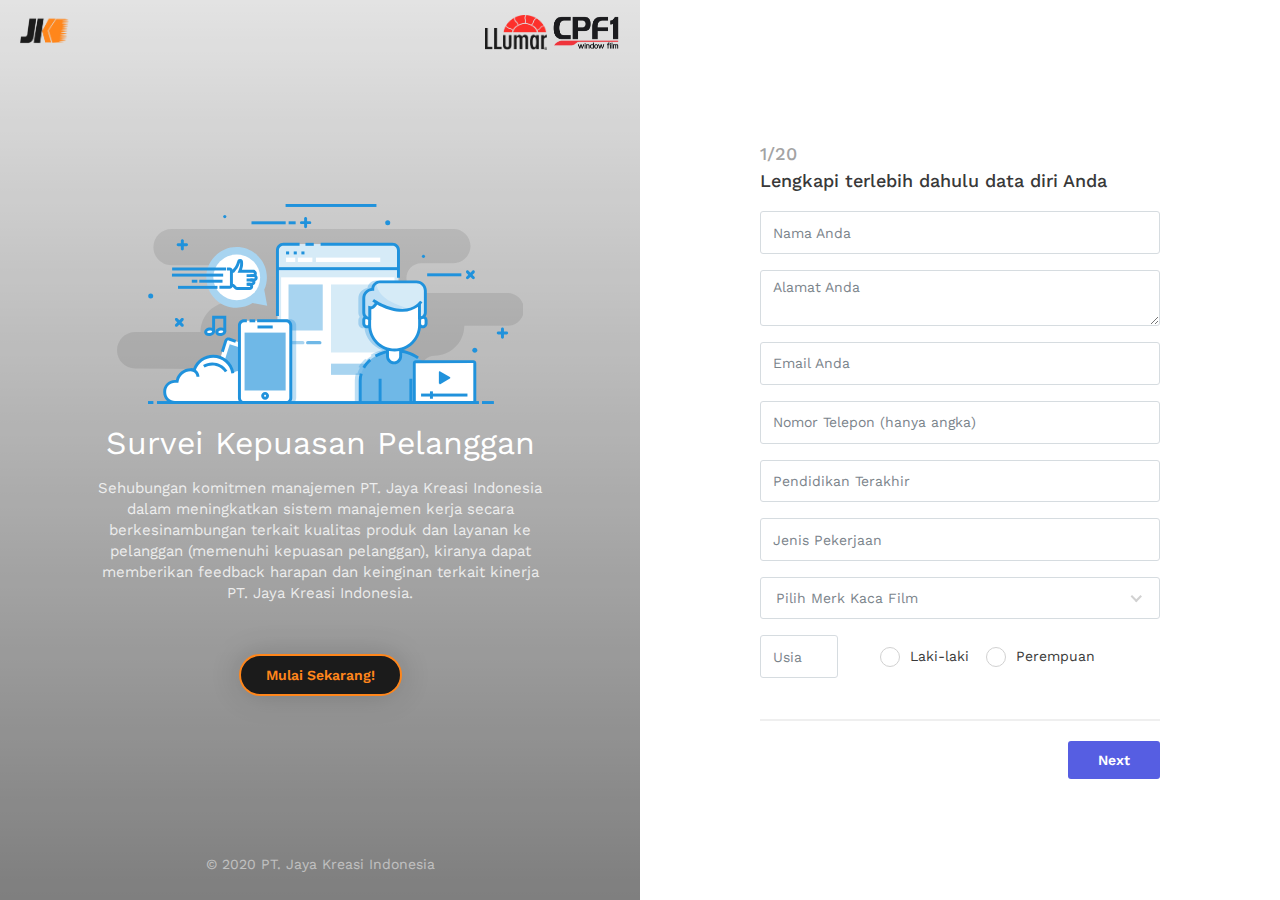
==== commit 8355247e: "styling thankyou page" ====
--- a/index.html
+++ b/index.html
@@ -4,15 +4,15 @@
 	<meta charset="utf-8">
 	<meta http-equiv="X-UA-Compatible" content="IE=edge">
 	<meta name="viewport" content="width=device-width, initial-scale=1, shrink-to-fit=no">
-	<meta name="description" content="Wilio Survey, Quotation, Review and Register form Wizard by Ansonika.">
-	<meta name="author" content="Ansonika">
-	<title>Wilio | Survey, Quotation, Review and Register form Wizard</title>
+	<meta name="description" content="Survei Kepuasan Pelanggan PT. Jaya Kreasi Indonesia">
+	<meta name="author" content="IT Dept.">
+	<title>Survei Kepuasan Pelanggan</title>
 	<!-- Favicons-->
-	<link rel="shortcut icon" href="wilio/img/favicon.ico" type="image/x-icon">
-	<link rel="apple-touch-icon" type="image/x-icon" href="wilio/img/apple-touch-icon-57x57-precomposed.png">
-	<link rel="apple-touch-icon" type="image/x-icon" sizes="72x72" href="wilio/img/apple-touch-icon-72x72-precomposed.png">
-	<link rel="apple-touch-icon" type="image/x-icon" sizes="114x114" href="wilio/img/apple-touch-icon-114x114-precomposed.png">
-	<link rel="apple-touch-icon" type="image/x-icon" sizes="144x144" href="wilio/img/apple-touch-icon-144x144-precomposed.png">
+	<link rel="shortcut icon" href="wilio/img/logo/logo_jki.png" type="image/x-icon">
+	<link rel="apple-touch-icon" type="image/x-icon" href="wilio/img/logo/logo_jki.png">
+	<link rel="apple-touch-icon" type="image/x-icon" sizes="72x72" href="wilio/img/logo/logo_jki.png">
+	<link rel="apple-touch-icon" type="image/x-icon" sizes="114x114" href="wilio/img/logo/logo_jki.png">
+	<link rel="apple-touch-icon" type="image/x-icon" sizes="144x144" href="wilio/img/logo/logo_jki.png">
 	<!-- GOOGLE WEB FONT -->
 	<link href="https://fonts.googleapis.com/css?family=Work+Sans:400,500,600" rel="stylesheet">
 	<!-- BASE CSS -->
@@ -32,7 +32,7 @@
 	<div id="loader_form">
 		<div data-loader="circle-side-2"></div>
 	</div><!-- /loader_form -->
-	<nav>
+	<!-- <nav>
 		<ul class="cd-primary-nav">
 			<li><a href="wilio/index.html" class="animated_link">Home</a></li>
 			<li><a href="wilio/quotation-wizard-version.html" class="animated_link">Quote Version</a></li>
@@ -41,17 +41,18 @@
 			<li><a href="wilio/about.html" class="animated_link">About Us</a></li>
 			<li><a href="wilio/contacts.html" class="animated_link">Contact Us</a></li>
 		</ul>
-	</nav>
+	</nav> -->
 	<!-- /menu -->
 	<div class="container-fluid full-height">
 		<div class="row row-height">
-			<div class="col-lg-6 content-left" style="background-color: #585858;">
+			<div class="col-lg-6 content-left" style="background-color: #e0e0e0;">
 				<div class="content-left-wrapper">
-					<a href="#" id="logo"><img src="wilio/img/logo/logo_jki.png" alt="" width="49" height="35"></a>
+					<a href="https://jki.co.id/" id="logo" target="_blank"><img src="wilio/img/logo/logo_jki.png" alt="" width="49" height="35"></a>
 					<div id="social">
 						<ul>
-							<li><a href="#0"><i class="icon-instagram"></i></a></li>
-							<li><a href="#0"><i class="icon-twitter"></i></a></li>
+
+							<a href="https://www.llumar.co.id/" target="_blank"><img src="wilio/img/logo/logo_llumar.png" alt="" height="35"></i></a>
+							<a href="https://www.cpf1.co.id/" target="_blank"><img src="wilio/img/logo/logo_cpf1.png" alt="" width="68" height="35"></i></a>
 							
 						</ul>
 					</div>
@@ -90,7 +91,7 @@
 									<input type="email" name="email" maxlength="100" class="form-control required" placeholder="Email Anda">
 								</div>
 								<div class="form-group">
-									<input type="text" name="no_telp" id="no_telp" maxlength="15" class="form-control required" pattern="\+?([ -]?\d+)+|\(\d+\)([ -]\d+)" placeholder="Nomor Telepon (hanya angka!)" onkeyup="if(/\D/g.test(this.value)) this.value = this.value.replace(/\D/g,'')">
+									<input type="text" name="no_telp" id="no_telp" maxlength="15" class="form-control required" pattern="\+?([ -]?\d+)+|\(\d+\)([ -]\d+)" placeholder="Nomor Telepon (hanya angka)" onkeyup="if(/\D/g.test(this.value)) this.value = this.value.replace(/\D/g,'')">
 								</div>
 								<div class="form-group">
 									<input type="text" name="pendidikan" maxlength="30" class="form-control" placeholder="Pendidikan Terakhir">
@@ -99,11 +100,14 @@
 									<input type="text" name="jns_pekerjaan" maxlength="50" class="form-control" placeholder="Jenis Pekerjaan">
 								</div>
 								<div class="form-group">
-									<select class="form-control required" name="country">
-										<option value="" selected disabled>Pilih Merk Kaca Film</option>
-										<option value="LLumar">LLumar</option>
-										<option value="CPF1">CPF1</option>
-									</select>
+									<div class="styled-select clearfix">
+										<select class="wide required" name="merk_kaca_film">
+											<option value="" selected disabled>Pilih Merk Kaca Film</option>
+											<option value="LLumar">LLumar</option>
+											<option value="CPF1">CPF1</option>
+											
+										</select>
+									</div>
 								</div>
 								<div class="row">
 									<div class="col-3">
@@ -124,177 +128,595 @@
 										</div>
 									</div>
 								</div>
-								<!-- /row -->
-								<!-- <div class="form-group terms">
-									<label class="container_check">Please accept our <a href="#" data-toggle="modal" data-target="#terms-txt">Terms and conditions</a>
-										<input type="checkbox" name="terms" value="Yes" class="required">
-										<span class="checkmark"></span>
-									</label>
-								</div> -->
-							</div>
-							<div class="step">
-								<h3 class="main_question"><strong>2/20</strong>Pertanyaan 1</h3>
+							</div>
+							<!-- /step-->
+							<div class="step">
+								<h3 class="main_question"><strong>2/20</strong>Tata Cara Pengisian</h3>
+								<div>
+									
+									<table class="table table-sm bordered">
+										<tr>
+											<th colspan="2">Tingkat Kepuasan</th>
+										</tr>
+										<tr>
+											<td><img src="wilio/img/star/1star.png"></td>
+											<td>: Sangat Tidak Puas</td>
+										</tr>
+										<tr>
+											<td><img src="wilio/img/star/2star.png"></td>
+											<td>: Tidak Puas</td>
+										</tr>
+										<tr>
+											<td><img src="wilio/img/star/3star.png"></td>
+											<td>: Puas</td>
+										</tr>
+										<tr>
+											<td><img src="wilio/img/star/4star.png"></td>
+											<td>: Sangat Puas</td>
+										</tr>
+									</table>
+
+									<table class="table table-sm bordered">
+										<tr>
+											<th colspan="2">Tingkat Kepentingan</th>
+										</tr>
+										<tr>
+											<td><img src="wilio/img/star/1star.png"></td>
+											<td>: Sangat Tidak Penting</td>
+										</tr>
+										<tr>
+											<td><img src="wilio/img/star/2star.png"></td>
+											<td>: Tidak Penting</td>
+										</tr>
+										<tr>
+											<td><img src="wilio/img/star/3star.png"></td>
+											<td>: Penting</td>
+										</tr>
+										<tr>
+											<td><img src="wilio/img/star/4star.png"></td>
+											<td>: Sangat Penting</td>
+										</tr>
+									</table>
+								</div>
+
+								
+							</div>
+							<!-- /step-->
+							<div class="step">
+								<h3 class="main_question"><strong>3/20</strong>Kaca film yang memberikan performance yang stabil untuk mengurangi panas matahari dan kualitas warna yang stabil.</h3>
 								<div class="form-group rating_wp clearfix">
 									<label class="rating_type">Tingkat Kepuasan</label>
 									<span class="rating">
 										<input type="radio" class="required rating-input" id="rating-input-1-4" name="rating_input_1" value="4" onchange="getVals(this, 'rating_input_1');">
-										<label for="rating-input-1-4" class="rating-star"></label>
+										<label for="rating-input-1-4" class="rating-star" title="Sangat Puas"></label>
 										<input type="radio" class="required rating-input" id="rating-input-1-3" name="rating_input_1" value="3" onchange="getVals(this, 'rating_input_1');">
-										<label for="rating-input-1-3" class="rating-star"></label>
+										<label for="rating-input-1-3" class="rating-star" title="Puas"></label>
 										<input type="radio" class="required rating-input" id="rating-input-1-2" name="rating_input_1" value="2" onchange="getVals(this, 'rating_input_1');">
-										<label for="rating-input-1-2" class="rating-star"></label>
+										<label for="rating-input-1-2" class="rating-star" title="Tidak Puas"></label>
 										<input type="radio" class="required rating-input" id="rating-input-1-1" name="rating_input_1" value="1" onchange="getVals(this, 'rating_input_1');">
-										<label for="rating-input-1-1" class="rating-star"></label>
+										<label for="rating-input-1-1" class="rating-star" title="Sangat Tidak Puas"></label>
 									</span>
 								</div>
 								<div class="form-group rating_wp clearfix">
 									<label class="rating_type">Tingkat Kepentingan</label>
 									<span class="rating">
 										<input type="radio" class="required rating-input" id="rating-input-2-4" name="rating_input_2" value="4" onchange="getVals(this, 'rating_input_2');">
-										<label for="rating-input-2-4" class="rating-star"></label>
+										<label for="rating-input-2-4" class="rating-star" title="Sangat Penting"></label>
 										<input type="radio" class="required rating-input" id="rating-input-2-3" name="rating_input_2" value="3" onchange="getVals(this, 'rating_input_2');">
-										<label for="rating-input-2-3" class="rating-star"></label>
+										<label for="rating-input-2-3" class="rating-star" title="Penting"></label>
 										<input type="radio" class="required rating-input" id="rating-input-2-2" name="rating_input_2" value="2" onchange="getVals(this, 'rating_input_2');">
-										<label for="rating-input-2-2" class="rating-star"></label>
+										<label for="rating-input-2-2" class="rating-star" title="Tidak Penting"></label>
 										<input type="radio" class="required rating-input" id="rating-input-2-1" name="rating_input_2" value="1" onchange="getVals(this, 'rating_input_2');">
-										<label for="rating-input-2-1" class="rating-star"></label>
+										<label for="rating-input-2-1" class="rating-star" title="Sangat Tidak Penting"></label>
 									</span>
 								</div>
 								
 							</div>
 							<!-- /step-->
 							<div class="step">
-								<h3 class="main_question"><strong>3/20</strong>Pertanyaan 2</h3>
+								<h3 class="main_question"><strong>4/20</strong>Kaca film yang menawarkan varian warna  yang beragam.</h3>
 								<div class="form-group rating_wp clearfix">
 									<label class="rating_type">Tingkat Kepuasan</label>
 									<span class="rating">
 										<input type="radio" class="required rating-input" id="rating-input-3-4" name="rating_input_3" value="4" onchange="getVals(this, 'rating_input_3');">
-										<label for="rating-input-3-4" class="rating-star"></label>
+										<label for="rating-input-3-4" class="rating-star" title="Sangat Puas"></label>
 										<input type="radio" class="required rating-input" id="rating-input-3-3" name="rating_input_3" value="3" onchange="getVals(this, 'rating_input_3');">
-										<label for="rating-input-3-3" class="rating-star"></label>
+										<label for="rating-input-3-3" class="rating-star" title="Puas"></label>
 										<input type="radio" class="required rating-input" id="rating-input-3-2" name="rating_input_3" value="2" onchange="getVals(this, 'rating_input_3');">
-										<label for="rating-input-3-2" class="rating-star"></label>
+										<label for="rating-input-3-2" class="rating-star" title="Tidak Puas"></label>
 										<input type="radio" class="required rating-input" id="rating-input-3-1" name="rating_input_3" value="1" onchange="getVals(this, 'rating_input_3');">
-										<label for="rating-input-3-1" class="rating-star"></label>
+										<label for="rating-input-3-1" class="rating-star" title="Sangat Tidak Puas"></label>
 									</span>
 								</div>
 								<div class="form-group rating_wp clearfix">
 									<label class="rating_type">Tingkat Kepentingan</label>
 									<span class="rating">
 										<input type="radio" class="required rating-input" id="rating-input-4-4" name="rating_input_4" value="4" onchange="getVals(this, 'rating_input_4');">
-										<label for="rating-input-4-4" class="rating-star"></label>
+										<label for="rating-input-4-4" class="rating-star" title="Sangat Penting"></label>
 										<input type="radio" class="required rating-input" id="rating-input-4-3" name="rating_input_4" value="3" onchange="getVals(this, 'rating_input_4');">
-										<label for="rating-input-4-3" class="rating-star"></label>
+										<label for="rating-input-4-3" class="rating-star" title="Penting"></label>
 										<input type="radio" class="required rating-input" id="rating-input-4-2" name="rating_input_4" value="2" onchange="getVals(this, 'rating_input_4');">
-										<label for="rating-input-4-2" class="rating-star"></label>
+										<label for="rating-input-4-2" class="rating-star" title="Tidak Penting"></label>
 										<input type="radio" class="required rating-input" id="rating-input-4-1" name="rating_input_4" value="1" onchange="getVals(this, 'rating_input_4');">
-										<label for="rating-input-4-1" class="rating-star"></label>
-									</span>
-								</div>
-
-							</div>
-							<!-- /step-->
-							<div class="step">
-								<h3 class="main_question"><strong>4/20</strong>Pertanyaan 3</h3>
+										<label for="rating-input-4-1" class="rating-star" title="Sangat Tidak Penting"></label>
+									</span>
+								</div>
+
+							</div>
+							<!-- /step-->
+							<div class="step">
+								<h3 class="main_question"><strong>5/20</strong>Ketepatan spesifikasi mutu   produk antara yang tertulis di brosur dengan kenyataan produk  yang sesungguhnya.</h3>
 								<div class="form-group rating_wp clearfix">
 									<label class="rating_type">Tingkat Kepuasan</label>
 									<span class="rating">
 										<input type="radio" class="required rating-input" id="rating-input-5-4" name="rating_input_5" value="4" onchange="getVals(this, 'rating_input_5')">
-										<label for="rating-input-5-4" class="rating-star"></label>
+										<label for="rating-input-5-4" class="rating-star" title="Sangat Puas"></label>
 										<input type="radio" class="required rating-input" id="rating-input-5-3" name="rating_input_5" value="3" onchange="getVals(this, 'rating_input_5')">
-										<label for="rating-input-5-3" class="rating-star"></label>
+										<label for="rating-input-5-3" class="rating-star" title="Puas"></label>
 										<input type="radio" class="required rating-input" id="rating-input-5-2" name="rating_input_5" value="2" onchange="getVals(this, 'rating_input_5')">
-										<label for="rating-input-5-2" class="rating-star"></label>
+										<label for="rating-input-5-2" class="rating-star" title="Tidak Puas"></label>
 										<input type="radio" class="required rating-input" id="rating-input-5-1" name="rating_input_5" value="1" onchange="getVals(this, 'rating_input_5')">
-										<label for="rating-input-5-1" class="rating-star"></label>
+										<label for="rating-input-5-1" class="rating-star" title="Sangat Tidak Puas"></label>
 									</span>
 								</div>
 								<div class="form-group rating_wp clearfix">
 									<label class="rating_type">Tingkat Kepentingan</label>
 									<span class="rating">
 										<input type="radio" class="required rating-input" id="rating-input-6-4" name="rating_input_6" value="4" onchange="getVals(this, 'rating_input_6')">
-										<label for="rating-input-6-4" class="rating-star"></label>
+										<label for="rating-input-6-4" class="rating-star" title="Sangat Penting"></label>
 										<input type="radio" class="required rating-input" id="rating-input-6-3" name="rating_input_6" value="3" onchange="getVals(this, 'rating_input_6')">
-										<label for="rating-input-6-3" class="rating-star"></label>
+										<label for="rating-input-6-3" class="rating-star" title="Penting"></label>
 										<input type="radio" class="required rating-input" id="rating-input-6-2" name="rating_input_6" value="2" onchange="getVals(this, 'rating_input_6')">
-										<label for="rating-input-6-2" class="rating-star"></label>
+										<label for="rating-input-6-2" class="rating-star" title="Tidak Penting"></label>
 										<input type="radio" class="required rating-input" id="rating-input-6-1" name="rating_input_6" value="1" onchange="getVals(this, 'rating_input_6')">
-										<label for="rating-input-6-1" class="rating-star"></label>
-									</span>
-								</div>
-
-							</div>
-							<!-- /step-->
-							<!-- <div class="step">
-								<h3 class="main_question"><strong>5/20</strong>Pertanyaan 4</h3>
+										<label for="rating-input-6-1" class="rating-star" title="Sangat Tidak Penting"></label>
+									</span>
+								</div>
+
+							</div>
+							<!-- /step-->
+							<div class="step">
+								<h3 class="main_question"><strong>6/20</strong>Produk kaca film yang terpasang dengan rapih dan baik.</h3>
 								<div class="form-group rating_wp clearfix">
 									<label class="rating_type">Tingkat Kepuasan</label>
 									<span class="rating">
 										<input type="radio" class="required rating-input" id="rating-input-7-4" name="rating_input_7" value="4" onchange="getVals(this, 'rating_input_7');">
-										<label for="rating-input-7-4" class="rating-star"></label>
+										<label for="rating-input-7-4" class="rating-star" title="Sangat Puas"></label>
 										<input type="radio" class="required rating-input" id="rating-input-7-3" name="rating_input_7" value="3" onchange="getVals(this, 'rating_input_7');">
-										<label for="rating-input-7-3" class="rating-star"></label>
+										<label for="rating-input-7-3" class="rating-star" title="Puas"></label>
 										<input type="radio" class="required rating-input" id="rating-input-7-2" name="rating_input_7" value="2" onchange="getVals(this, 'rating_input_7');">
-										<label for="rating-input-7-2" class="rating-star"></label>
+										<label for="rating-input-7-2" class="rating-star" title="Tidak Puas"></label>
 										<input type="radio" class="required rating-input" id="rating-input-7-1" name="rating_input_7" value="1" onchange="getVals(this, 'rating_input_7');">
-										<label for="rating-input-7-1" class="rating-star"></label>
+										<label for="rating-input-7-1" class="rating-star" title="Sangat Tidak Puas"></label>
 									</span>
 								</div>
 								<div class="form-group rating_wp clearfix">
 									<label class="rating_type">Tingkat Kepentingan</label>
 									<span class="rating">
 										<input type="radio" class="required rating-input" id="rating-input-8-4" name="rating_input_8" value="4" onchange="getVals(this, 'rating_input_8');">
-										<label for="rating-input-8-4" class="rating-star"></label>
+										<label for="rating-input-8-4" class="rating-star" title="Sangat Penting"></label>
 										<input type="radio" class="required rating-input" id="rating-input-8-3" name="rating_input_8" value="3" onchange="getVals(this, 'rating_input_8');">
-										<label for="rating-input-8-3" class="rating-star"></label>
+										<label for="rating-input-8-3" class="rating-star" title="Penting"></label>
 										<input type="radio" class="required rating-input" id="rating-input-8-2" name="rating_input_8" value="2" onchange="getVals(this, 'rating_input_8');">
-										<label for="rating-input-8-2" class="rating-star"></label>
+										<label for="rating-input-8-2" class="rating-star" title="Tidak Penting"></label>
 										<input type="radio" class="required rating-input" id="rating-input-8-1" name="rating_input_8" value="1" onchange="getVals(this, 'rating_input_8');">
-										<label for="rating-input-8-1" class="rating-star"></label>
-									</span>
-								</div>
-
-							</div> -->
-							<!-- /step-->
-							<!-- <div class="step">
-								<h3 class="main_question"><strong>6/20</strong>Pertanyaan 5</h3>
+										<label for="rating-input-8-1" class="rating-star" title="Sangat Tidak Penting"></label>
+									</span>
+								</div>
+
+							</div>
+							<!-- /step-->
+							<div class="step">
+								<h3 class="main_question"><strong>7/20</strong>Mudah mendapatkan jaringan penjualan kaca film yang diinginkan.</h3>
 								<div class="form-group rating_wp clearfix">
 									<label class="rating_type">Tingkat Kepuasan</label>
 									<span class="rating">
 										<input type="radio" class="required rating-input" id="rating-input-9-4" name="rating_input_9" value="4" onchange="getVals(this, 'rating_input_9');">
-										<label for="rating-input-9-4" class="rating-star"></label>
+										<label for="rating-input-9-4" class="rating-star" title="Sangat Puas"></label>
 										<input type="radio" class="required rating-input" id="rating-input-9-3" name="rating_input_9" value="3" onchange="getVals(this, 'rating_input_9');">
-										<label for="rating-input-9-3" class="rating-star"></label>
+										<label for="rating-input-9-3" class="rating-star" title="Puas"></label>
 										<input type="radio" class="required rating-input" id="rating-input-9-2" name="rating_input_9" value="2" onchange="getVals(this, 'rating_input_9');">
-										<label for="rating-input-9-2" class="rating-star"></label>
+										<label for="rating-input-9-2" class="rating-star" title="Tidak Puas"></label>
 										<input type="radio" class="required rating-input" id="rating-input-9-1" name="rating_input_9" value="1" onchange="getVals(this, 'rating_input_9');">
-										<label for="rating-input-9-1" class="rating-star"></label>
+										<label for="rating-input-9-1" class="rating-star" title="Sangat Tidak Puas"></label>
 									</span>
 								</div>
 								<div class="form-group rating_wp clearfix">
 									<label class="rating_type">Tingkat Kepentingan</label>
 									<span class="rating">
 										<input type="radio" class="required rating-input" id="rating-input-10-4" name="rating_input_10" value="4" onchange="getVals(this, 'rating_input_10');">
-										<label for="rating-input-10-4" class="rating-star"></label>
+										<label for="rating-input-10-4" class="rating-star" title="Sangat Penting"></label>
 										<input type="radio" class="required rating-input" id="rating-input-10-3" name="rating_input_10" value="3" onchange="getVals(this, 'rating_input_10');">
-										<label for="rating-input-10-3" class="rating-star"></label>
+										<label for="rating-input-10-3" class="rating-star" title="Penting"></label>
 										<input type="radio" class="required rating-input" id="rating-input-10-2" name="rating_input_10" value="2" onchange="getVals(this, 'rating_input_10');">
-										<label for="rating-input-10-2" class="rating-star"></label>
+										<label for="rating-input-10-2" class="rating-star" title="Tidak Penting"></label>
 										<input type="radio" class="required rating-input" id="rating-input-10-1" name="rating_input_10" value="1" onchange="getVals(this, 'rating_input_10');">
-										<label for="rating-input-10-1" class="rating-star"></label>
-									</span>
-								</div>
-
-							</div> -->
-							<!-- /step-->
-							<div class="step">
-								<h3 class="main_question"><strong>19/20</strong>Your review and comments</h3>
+										<label for="rating-input-10-1" class="rating-star" title="Sangat Tidak Penting"></label>
+									</span>
+								</div>
+
+							</div>
+							<!-- /step-->
+							<div class="step">
+								<h3 class="main_question"><strong>8/20</strong>Produk kaca film yang diberikan adalah produk asli brand tersebut.</h3>
+								<div class="form-group rating_wp clearfix">
+									<label class="rating_type">Tingkat Kepuasan</label>
+									<span class="rating">
+										<input type="radio" class="required rating-input" id="rating-input-11-4" name="rating_input_11" value="4" onchange="getVals(this, 'rating_input_11');">
+										<label for="rating-input-11-4" class="rating-star" title="Sangat Puas"></label>
+										<input type="radio" class="required rating-input" id="rating-input-11-3" name="rating_input_11" value="3" onchange="getVals(this, 'rating_input_11');">
+										<label for="rating-input-11-3" class="rating-star" title="Puas"></label>
+										<input type="radio" class="required rating-input" id="rating-input-11-2" name="rating_input_11" value="2" onchange="getVals(this, 'rating_input_11');">
+										<label for="rating-input-11-2" class="rating-star" title="Tidak Puas"></label>
+										<input type="radio" class="required rating-input" id="rating-input-11-1" name="rating_input_11" value="1" onchange="getVals(this, 'rating_input_11');">
+										<label for="rating-input-11-1" class="rating-star" title="Sangat Tidak Puas"></label>
+									</span>
+								</div>
+								<div class="form-group rating_wp clearfix">
+									<label class="rating_type">Tingkat Kepentingan</label>
+									<span class="rating">
+										<input type="radio" class="required rating-input" id="rating-input-12-4" name="rating_input_12" value="4" onchange="getVals(this, 'rating_input_12');">
+										<label for="rating-input-12-4" class="rating-star" title="Sangat Penting"></label>
+										<input type="radio" class="required rating-input" id="rating-input-12-3" name="rating_input_12" value="3" onchange="getVals(this, 'rating_input_12');">
+										<label for="rating-input-12-3" class="rating-star" title="Penting"></label>
+										<input type="radio" class="required rating-input" id="rating-input-12-2" name="rating_input_12" value="2" onchange="getVals(this, 'rating_input_12');">
+										<label for="rating-input-12-2" class="rating-star" title="Tidak Penting"></label>
+										<input type="radio" class="required rating-input" id="rating-input-12-1" name="rating_input_12" value="1" onchange="getVals(this, 'rating_input_12');">
+										<label for="rating-input-12-1" class="rating-star" title="Sangat Tidak Penting"></label>
+									</span>
+								</div>
+
+							</div>
+							<!-- /step-->
+							<div class="step">
+								<h3 class="main_question"><strong>9/20</strong>Kemudahan konsumen mendapatkan informasi type produk yang tepat untuk digunakan.</h3>
+								<div class="form-group rating_wp clearfix">
+									<label class="rating_type">Tingkat Kepuasan</label>
+									<span class="rating">
+										<input type="radio" class="required rating-input" id="rating-input-13-4" name="rating_input_13" value="4" onchange="getVals(this, 'rating_input_13');">
+										<label for="rating-input-13-4" class="rating-star" title="Sangat Puas"></label>
+										<input type="radio" class="required rating-input" id="rating-input-13-3" name="rating_input_13" value="3" onchange="getVals(this, 'rating_input_13');">
+										<label for="rating-input-13-3" class="rating-star" title="Puas"></label>
+										<input type="radio" class="required rating-input" id="rating-input-13-2" name="rating_input_13" value="2" onchange="getVals(this, 'rating_input_13');">
+										<label for="rating-input-13-2" class="rating-star" title="Tidak Puas"></label>
+										<input type="radio" class="required rating-input" id="rating-input-13-1" name="rating_input_13" value="1" onchange="getVals(this, 'rating_input_13');">
+										<label for="rating-input-13-1" class="rating-star" title="Sangat Tidak Puas"></label>
+									</span>
+								</div>
+								<div class="form-group rating_wp clearfix">
+									<label class="rating_type">Tingkat Kepentingan</label>
+									<span class="rating">
+										<input type="radio" class="required rating-input" id="rating-input-14-4" name="rating_input_14" value="4" onchange="getVals(this, 'rating_input_14');">
+										<label for="rating-input-14-4" class="rating-star" title="Sangat Penting"></label>
+										<input type="radio" class="required rating-input" id="rating-input-14-3" name="rating_input_14" value="3" onchange="getVals(this, 'rating_input_14');">
+										<label for="rating-input-14-3" class="rating-star" title="Penting"></label>
+										<input type="radio" class="required rating-input" id="rating-input-14-2" name="rating_input_14" value="2" onchange="getVals(this, 'rating_input_14');">
+										<label for="rating-input-14-2" class="rating-star" title="Tidak Penting"></label>
+										<input type="radio" class="required rating-input" id="rating-input-14-1" name="rating_input_14" value="1" onchange="getVals(this, 'rating_input_14');">
+										<label for="rating-input-12-1" class="rating-star" title="Sangat Tidak Penting"></label>
+									</span>
+								</div>
+
+							</div>
+							<!-- /step-->
+							<div class="step">
+								<h3 class="main_question"><strong>10/20</strong>Ketersediaan bagi konsumen,jalur komunikasi telepon pelayanan konsumen.</h3>
+								<div class="form-group rating_wp clearfix">
+									<label class="rating_type">Tingkat Kepuasan</label>
+									<span class="rating">
+										<input type="radio" class="required rating-input" id="rating-input-15-4" name="rating_input_15" value="4" onchange="getVals(this, 'rating_input_15');">
+										<label for="rating-input-15-4" class="rating-star" title="Sangat Puas"></label>
+										<input type="radio" class="required rating-input" id="rating-input-15-3" name="rating_input_15" value="3" onchange="getVals(this, 'rating_input_15');">
+										<label for="rating-input-15-3" class="rating-star" title="Puas"></label>
+										<input type="radio" class="required rating-input" id="rating-input-15-2" name="rating_input_15" value="2" onchange="getVals(this, 'rating_input_15');">
+										<label for="rating-input-15-2" class="rating-star" title="Tidak Puas"></label>
+										<input type="radio" class="required rating-input" id="rating-input-15-1" name="rating_input_15" value="1" onchange="getVals(this, 'rating_input_15');">
+										<label for="rating-input-15-1" class="rating-star" title="Sangat Tidak Puas"></label>
+									</span>
+								</div>
+								<div class="form-group rating_wp clearfix">
+									<label class="rating_type">Tingkat Kepentingan</label>
+									<span class="rating">
+										<input type="radio" class="required rating-input" id="rating-input-16-4" name="rating_input_16" value="4" onchange="getVals(this, 'rating_input_16');">
+										<label for="rating-input-16-4" class="rating-star" title="Sangat Penting"></label>
+										<input type="radio" class="required rating-input" id="rating-input-16-3" name="rating_input_16" value="3" onchange="getVals(this, 'rating_input_16');">
+										<label for="rating-input-16-3" class="rating-star" title="Penting"></label>
+										<input type="radio" class="required rating-input" id="rating-input-16-2" name="rating_input_16" value="2" onchange="getVals(this, 'rating_input_16');">
+										<label for="rating-input-16-2" class="rating-star" title="Tidak Penting"></label>
+										<input type="radio" class="required rating-input" id="rating-input-16-1" name="rating_input_16" value="1" onchange="getVals(this, 'rating_input_16');">
+										<label for="rating-input-16-1" class="rating-star" title="Sangat Tidak Penting"></label>
+									</span>
+								</div>
+
+							</div>
+							<!-- /step-->
+							<div class="step">
+								<h3 class="main_question"><strong>11/20</strong>Kemudahan konsumen untuk mendapatkan jaringan pelayanan purna jual.</h3>
+								<div class="form-group rating_wp clearfix">
+									<label class="rating_type">Tingkat Kepuasan</label>
+									<span class="rating">
+										<input type="radio" class="required rating-input" id="rating-input-17-4" name="rating_input_17" value="4" onchange="getVals(this, 'rating_input_17');">
+										<label for="rating-input-17-4" class="rating-star" title="Sangat Puas"></label>
+										<input type="radio" class="required rating-input" id="rating-input-17-3" name="rating_input_17" value="3" onchange="getVals(this, 'rating_input_17');">
+										<label for="rating-input-17-3" class="rating-star" title="Puas"></label>
+										<input type="radio" class="required rating-input" id="rating-input-17-2" name="rating_input_17" value="2" onchange="getVals(this, 'rating_input_17');">
+										<label for="rating-input-17-2" class="rating-star" title="Tidak Puas"></label>
+										<input type="radio" class="required rating-input" id="rating-input-17-1" name="rating_input_17" value="1" onchange="getVals(this, 'rating_input_17');">
+										<label for="rating-input-17-1" class="rating-star" title="Sangat Tidak Puas"></label>
+									</span>
+								</div>
+								<div class="form-group rating_wp clearfix">
+									<label class="rating_type">Tingkat Kepentingan</label>
+									<span class="rating">
+										<input type="radio" class="required rating-input" id="rating-input-18-4" name="rating_input_18" value="4" onchange="getVals(this, 'rating_input_18');">
+										<label for="rating-input-18-4" class="rating-star" title="Sangat Penting"></label>
+										<input type="radio" class="required rating-input" id="rating-input-18-3" name="rating_input_18" value="3" onchange="getVals(this, 'rating_input_18');">
+										<label for="rating-input-18-3" class="rating-star" title="Penting"></label>
+										<input type="radio" class="required rating-input" id="rating-input-18-2" name="rating_input_18" value="2" onchange="getVals(this, 'rating_input_18');">
+										<label for="rating-input-18-2" class="rating-star" title="Tidak Penting"></label>
+										<input type="radio" class="required rating-input" id="rating-input-18-1" name="rating_input_18" value="1" onchange="getVals(this, 'rating_input_18');">
+										<label for="rating-input-18-1" class="rating-star" title="Sangat Tidak Penting"></label>
+									</span>
+								</div>
+
+							</div>
+							<!-- /step-->
+							<div class="step">
+								<h3 class="main_question"><strong>12/20</strong>Kecepatan penyelesaian keluhan dan masalah konsumen.</h3>
+								<div class="form-group rating_wp clearfix">
+									<label class="rating_type">Tingkat Kepuasan</label>
+									<span class="rating">
+										<input type="radio" class="required rating-input" id="rating-input-19-4" name="rating_input_19" value="4" onchange="getVals(this, 'rating_input_19');">
+										<label for="rating-input-19-4" class="rating-star" title="Sangat Puas"></label>
+										<input type="radio" class="required rating-input" id="rating-input-19-3" name="rating_input_19" value="3" onchange="getVals(this, 'rating_input_19');">
+										<label for="rating-input-19-3" class="rating-star" title="Puas"></label>
+										<input type="radio" class="required rating-input" id="rating-input-19-2" name="rating_input_19" value="2" onchange="getVals(this, 'rating_input_19');">
+										<label for="rating-input-19-2" class="rating-star" title="Tidak Puas"></label>
+										<input type="radio" class="required rating-input" id="rating-input-19-1" name="rating_input_19" value="1" onchange="getVals(this, 'rating_input_19');">
+										<label for="rating-input-19-1" class="rating-star" title="Sangat Tidak Puas"></label>
+									</span>
+								</div>
+								<div class="form-group rating_wp clearfix">
+									<label class="rating_type">Tingkat Kepentingan</label>
+									<span class="rating">
+										<input type="radio" class="required rating-input" id="rating-input-20-4" name="rating_input_20" value="4" onchange="getVals(this, 'rating_input_20');">
+										<label for="rating-input-20-4" class="rating-star" title="Sangat Penting"></label>
+										<input type="radio" class="required rating-input" id="rating-input-20-3" name="rating_input_20" value="3" onchange="getVals(this, 'rating_input_20');">
+										<label for="rating-input-20-3" class="rating-star" title="Penting"></label>
+										<input type="radio" class="required rating-input" id="rating-input-20-2" name="rating_input_20" value="2" onchange="getVals(this, 'rating_input_20');">
+										<label for="rating-input-20-2" class="rating-star" title="Tidak Penting"></label>
+										<input type="radio" class="required rating-input" id="rating-input-20-1" name="rating_input_20" value="1" onchange="getVals(this, 'rating_input_20');">
+										<label for="rating-input-20-1" class="rating-star" title="Sangat Tidak Penting"></label>
+									</span>
+								</div>
+
+							</div>
+							<!-- /step-->
+							<div class="step">
+								<h3 class="main_question"><strong>13/20</strong>Garansi produk akibat produk cacat pabrikasi dan kesalahan pemasangan.</h3>
+								<div class="form-group rating_wp clearfix">
+									<label class="rating_type">Tingkat Kepuasan</label>
+									<span class="rating">
+										<input type="radio" class="required rating-input" id="rating-input-21-4" name="rating_input_21" value="4" onchange="getVals(this, 'rating_input_21');">
+										<label for="rating-input-21-4" class="rating-star" title="Sangat Puas"></label>
+										<input type="radio" class="required rating-input" id="rating-input-21-3" name="rating_input_21" value="3" onchange="getVals(this, 'rating_input_21');">
+										<label for="rating-input-21-3" class="rating-star" title="Puas"></label>
+										<input type="radio" class="required rating-input" id="rating-input-21-2" name="rating_input_21" value="2" onchange="getVals(this, 'rating_input_21');">
+										<label for="rating-input-21-2" class="rating-star" title="Tidak Puas"></label>
+										<input type="radio" class="required rating-input" id="rating-input-21-1" name="rating_input_21" value="1" onchange="getVals(this, 'rating_input_21');">
+										<label for="rating-input-21-1" class="rating-star" title="Sangat Tidak Puas"></label>
+									</span>
+								</div>
+								<div class="form-group rating_wp clearfix">
+									<label class="rating_type">Tingkat Kepentingan</label>
+									<span class="rating">
+										<input type="radio" class="required rating-input" id="rating-input-22-4" name="rating_input_22" value="4" onchange="getVals(this, 'rating_input_22');">
+										<label for="rating-input-22-4" class="rating-star" title="Sangat Penting"></label>
+										<input type="radio" class="required rating-input" id="rating-input-22-3" name="rating_input_22" value="3" onchange="getVals(this, 'rating_input_22');">
+										<label for="rating-input-22-3" class="rating-star" title="Penting"></label>
+										<input type="radio" class="required rating-input" id="rating-input-22-2" name="rating_input_22" value="2" onchange="getVals(this, 'rating_input_22');">
+										<label for="rating-input-22-2" class="rating-star" title="Tidak Penting"></label>
+										<input type="radio" class="required rating-input" id="rating-input-22-1" name="rating_input_22" value="1" onchange="getVals(this, 'rating_input_22');">
+										<label for="rating-input-22-1" class="rating-star" title="Sangat Tidak Penting"></label>
+									</span>
+								</div>
+
+							</div>
+							<!-- /step-->
+							<div class="step">
+								<h3 class="main_question"><strong>14/20</strong>Kemudahan prosedur pengajuan claim.</h3>
+								<div class="form-group rating_wp clearfix">
+									<label class="rating_type">Tingkat Kepuasan</label>
+									<span class="rating">
+										<input type="radio" class="required rating-input" id="rating-input-23-4" name="rating_input_23" value="4" onchange="getVals(this, 'rating_input_23');">
+										<label for="rating-input-23-4" class="rating-star" title="Sangat Puas"></label>
+										<input type="radio" class="required rating-input" id="rating-input-23-3" name="rating_input_23" value="3" onchange="getVals(this, 'rating_input_23');">
+										<label for="rating-input-23-3" class="rating-star" title="Puas"></label>
+										<input type="radio" class="required rating-input" id="rating-input-23-2" name="rating_input_23" value="2" onchange="getVals(this, 'rating_input_23');">
+										<label for="rating-input-23-2" class="rating-star" title="Tidak Puas"></label>
+										<input type="radio" class="required rating-input" id="rating-input-23-1" name="rating_input_23" value="1" onchange="getVals(this, 'rating_input_23');">
+										<label for="rating-input-23-1" class="rating-star" title="Sangat Tidak Puas"></label>
+									</span>
+								</div>
+								<div class="form-group rating_wp clearfix">
+									<label class="rating_type">Tingkat Kepentingan</label>
+									<span class="rating">
+										<input type="radio" class="required rating-input" id="rating-input-24-4" name="rating_input_24" value="4" onchange="getVals(this, 'rating_input_24');">
+										<label for="rating-input-24-4" class="rating-star" title="Sangat Penting"></label>
+										<input type="radio" class="required rating-input" id="rating-input-24-3" name="rating_input_24" value="3" onchange="getVals(this, 'rating_input_24');">
+										<label for="rating-input-24-3" class="rating-star" title="Penting"></label>
+										<input type="radio" class="required rating-input" id="rating-input-24-2" name="rating_input_24" value="2" onchange="getVals(this, 'rating_input_24');">
+										<label for="rating-input-24-2" class="rating-star" title="Tidak Penting"></label>
+										<input type="radio" class="required rating-input" id="rating-input-24-1" name="rating_input_24" value="1" onchange="getVals(this, 'rating_input_24');">
+										<label for="rating-input-24-1" class="rating-star" title="Sangat Tidak Penting"></label>
+									</span>
+								</div>
+
+							</div>
+							<!-- /step-->
+							<div class="step">
+								<h3 class="main_question"><strong>15/20</strong>Mendapatkan harga yang sesuai dengan kualitas produk & harga yang kompetitif.</h3>
+								<div class="form-group rating_wp clearfix">
+									<label class="rating_type">Tingkat Kepuasan</label>
+									<span class="rating">
+										<input type="radio" class="required rating-input" id="rating-input-25-4" name="rating_input_25" value="4" onchange="getVals(this, 'rating_input_25');">
+										<label for="rating-input-25-4" class="rating-star" title="Sangat Puas"></label>
+										<input type="radio" class="required rating-input" id="rating-input-25-3" name="rating_input_25" value="3" onchange="getVals(this, 'rating_input_25');">
+										<label for="rating-input-25-3" class="rating-star" title="Puas"></label>
+										<input type="radio" class="required rating-input" id="rating-input-25-2" name="rating_input_25" value="2" onchange="getVals(this, 'rating_input_25');">
+										<label for="rating-input-25-2" class="rating-star" title="Tidak Puas"></label>
+										<input type="radio" class="required rating-input" id="rating-input-25-1" name="rating_input_25" value="1" onchange="getVals(this, 'rating_input_25');">
+										<label for="rating-input-25-1" class="rating-star" title="Sangat Tidak Puas"></label>
+									</span>
+								</div>
+								<div class="form-group rating_wp clearfix">
+									<label class="rating_type">Tingkat Kepentingan</label>
+									<span class="rating">
+										<input type="radio" class="required rating-input" id="rating-input-26-4" name="rating_input_26" value="4" onchange="getVals(this, 'rating_input_26');">
+										<label for="rating-input-26-4" class="rating-star" title="Sangat Penting"></label>
+										<input type="radio" class="required rating-input" id="rating-input-26-3" name="rating_input_26" value="3" onchange="getVals(this, 'rating_input_26');">
+										<label for="rating-input-26-3" class="rating-star" title="Penting"></label>
+										<input type="radio" class="required rating-input" id="rating-input-26-2" name="rating_input_26" value="2" onchange="getVals(this, 'rating_input_26');">
+										<label for="rating-input-26-2" class="rating-star" title="Tidak Penting"></label>
+										<input type="radio" class="required rating-input" id="rating-input-26-1" name="rating_input_26" value="1" onchange="getVals(this, 'rating_input_26');">
+										<label for="rating-input-26-1" class="rating-star" title="Sangat Tidak Penting"></label>
+									</span>
+								</div>
+
+							</div>
+							<!-- /step-->
+							<div class="step">
+								<h3 class="main_question"><strong>16/20</strong>Merek kaca film yang terkenal & citra produk yang baik.</h3>
+								<div class="form-group rating_wp clearfix">
+									<label class="rating_type">Tingkat Kepuasan</label>
+									<span class="rating">
+										<input type="radio" class="required rating-input" id="rating-input-27-4" name="rating_input_27" value="4" onchange="getVals(this, 'rating_input_27');">
+										<label for="rating-input-27-4" class="rating-star" title="Sangat Puas"></label>
+										<input type="radio" class="required rating-input" id="rating-input-27-3" name="rating_input_27" value="3" onchange="getVals(this, 'rating_input_27');">
+										<label for="rating-input-27-3" class="rating-star" title="Puas"></label>
+										<input type="radio" class="required rating-input" id="rating-input-27-2" name="rating_input_27" value="2" onchange="getVals(this, 'rating_input_27');">
+										<label for="rating-input-27-2" class="rating-star" title="Tidak Puas"></label>
+										<input type="radio" class="required rating-input" id="rating-input-27-1" name="rating_input_27" value="1" onchange="getVals(this, 'rating_input_27');">
+										<label for="rating-input-27-1" class="rating-star" title="Sangat Tidak Puas"></label>
+									</span>
+								</div>
+								<div class="form-group rating_wp clearfix">
+									<label class="rating_type">Tingkat Kepentingan</label>
+									<span class="rating">
+										<input type="radio" class="required rating-input" id="rating-input-28-4" name="rating_input_28" value="4" onchange="getVals(this, 'rating_input_28');">
+										<label for="rating-input-28-4" class="rating-star" title="Sangat Penting"></label>
+										<input type="radio" class="required rating-input" id="rating-input-28-3" name="rating_input_28" value="3" onchange="getVals(this, 'rating_input_28');">
+										<label for="rating-input-28-3" class="rating-star" title="Penting"></label>
+										<input type="radio" class="required rating-input" id="rating-input-28-2" name="rating_input_28" value="2" onchange="getVals(this, 'rating_input_28');">
+										<label for="rating-input-28-2" class="rating-star" title="Tidak Penting"></label>
+										<input type="radio" class="required rating-input" id="rating-input-28-1" name="rating_input_28" value="1" onchange="getVals(this, 'rating_input_28');">
+										<label for="rating-input-28-1" class="rating-star" title="Sangat Tidak Penting"></label>
+									</span>
+								</div>
+
+							</div>
+							<!-- /step-->
+							<div class="step">
+								<h3 class="main_question"><strong>17/20</strong>Tersedianya sarana website dan social media dari produk.</h3>
+								<div class="form-group rating_wp clearfix">
+									<label class="rating_type">Tingkat Kepuasan</label>
+									<span class="rating">
+										<input type="radio" class="required rating-input" id="rating-input-29-4" name="rating_input_29" value="4" onchange="getVals(this, 'rating_input_29');">
+										<label for="rating-input-29-4" class="rating-star" title="Sangat Puas"></label>
+										<input type="radio" class="required rating-input" id="rating-input-29-3" name="rating_input_29" value="3" onchange="getVals(this, 'rating_input_29');">
+										<label for="rating-input-29-3" class="rating-star" title="Puas"></label>
+										<input type="radio" class="required rating-input" id="rating-input-29-2" name="rating_input_29" value="2" onchange="getVals(this, 'rating_input_29');">
+										<label for="rating-input-29-2" class="rating-star" title="Tidak Puas"></label>
+										<input type="radio" class="required rating-input" id="rating-input-29-1" name="rating_input_29" value="1" onchange="getVals(this, 'rating_input_29');">
+										<label for="rating-input-29-1" class="rating-star" title="Sangat Tidak Puas"></label>
+									</span>
+								</div>
+								<div class="form-group rating_wp clearfix">
+									<label class="rating_type">Tingkat Kepentingan</label>
+									<span class="rating">
+										<input type="radio" class="required rating-input" id="rating-input-30-4" name="rating_input_30" value="4" onchange="getVals(this, 'rating_input_30');">
+										<label for="rating-input-30-4" class="rating-star" title="Sangat Penting"></label>
+										<input type="radio" class="required rating-input" id="rating-input-30-3" name="rating_input_30" value="3" onchange="getVals(this, 'rating_input_30');">
+										<label for="rating-input-30-3" class="rating-star" title="Penting"></label>
+										<input type="radio" class="required rating-input" id="rating-input-30-2" name="rating_input_30" value="2" onchange="getVals(this, 'rating_input_30');">
+										<label for="rating-input-30-2" class="rating-star" title="Tidak Penting"></label>
+										<input type="radio" class="required rating-input" id="rating-input-30-1" name="rating_input_30" value="1" onchange="getVals(this, 'rating_input_30');">
+										<label for="rating-input-30-1" class="rating-star" title="Sangat Tidak Penting"></label>
+									</span>
+								</div>
+
+							</div>
+							<!-- /step-->
+							<div class="step">
+								<h3 class="main_question"><strong>18/20</strong>Penjualan, pemasangan, dan pelayanan purna jual hanya di Dealer jaringan resmi.</h3>
+								<div class="form-group rating_wp clearfix">
+									<label class="rating_type">Tingkat Kepuasan</label>
+									<span class="rating">
+										<input type="radio" class="required rating-input" id="rating-input-31-4" name="rating_input_31" value="4" onchange="getVals(this, 'rating_input_31');">
+										<label for="rating-input-31-4" class="rating-star" title="Sangat Puas"></label>
+										<input type="radio" class="required rating-input" id="rating-input-31-3" name="rating_input_31" value="3" onchange="getVals(this, 'rating_input_31');">
+										<label for="rating-input-31-3" class="rating-star" title="Puas"></label>
+										<input type="radio" class="required rating-input" id="rating-input-31-2" name="rating_input_31" value="2" onchange="getVals(this, 'rating_input_31');">
+										<label for="rating-input-31-2" class="rating-star" title="Tidak Puas"></label>
+										<input type="radio" class="required rating-input" id="rating-input-31-1" name="rating_input_31" value="1" onchange="getVals(this, 'rating_input_31');">
+										<label for="rating-input-31-1" class="rating-star" title="Sangat Tidak Puas"></label>
+									</span>
+								</div>
+								<div class="form-group rating_wp clearfix">
+									<label class="rating_type">Tingkat Kepentingan</label>
+									<span class="rating">
+										<input type="radio" class="required rating-input" id="rating-input-32-4" name="rating_input_32" value="4" onchange="getVals(this, 'rating_input_32');">
+										<label for="rating-input-32-4" class="rating-star" title="Sangat Penting"></label>
+										<input type="radio" class="required rating-input" id="rating-input-32-3" name="rating_input_32" value="3" onchange="getVals(this, 'rating_input_32');">
+										<label for="rating-input-32-3" class="rating-star" title="Penting"></label>
+										<input type="radio" class="required rating-input" id="rating-input-32-2" name="rating_input_32" value="2" onchange="getVals(this, 'rating_input_32');">
+										<label for="rating-input-32-2" class="rating-star" title="Tidak Penting"></label>
+										<input type="radio" class="required rating-input" id="rating-input-32-1" name="rating_input_32" value="1" onchange="getVals(this, 'rating_input_32');">
+										<label for="rating-input-32-1" class="rating-star" title="Sangat Tidak Penting"></label>
+									</span>
+								</div>
+
+							</div>
+							<!-- /step-->
+							<div class="step">
+								<h3 class="main_question"><strong>19/20</strong>Kaca film dipasang oleh pemasang kaca film profesional.</h3>
+								<div class="form-group rating_wp clearfix">
+									<label class="rating_type">Tingkat Kepuasan</label>
+									<span class="rating">
+										<input type="radio" class="required rating-input" id="rating-input-33-4" name="rating_input_33" value="4" onchange="getVals(this, 'rating_input_33');">
+										<label for="rating-input-33-4" class="rating-star" title="Sangat Puas"></label>
+										<input type="radio" class="required rating-input" id="rating-input-33-3" name="rating_input_33" value="3" onchange="getVals(this, 'rating_input_33');">
+										<label for="rating-input-33-3" class="rating-star" title="Puas"></label>
+										<input type="radio" class="required rating-input" id="rating-input-33-2" name="rating_input_33" value="2" onchange="getVals(this, 'rating_input_33');">
+										<label for="rating-input-33-2" class="rating-star" title="Tidak Puas"></label>
+										<input type="radio" class="required rating-input" id="rating-input-33-1" name="rating_input_33" value="1" onchange="getVals(this, 'rating_input_33');">
+										<label for="rating-input-33-1" class="rating-star" title="Sangat Tidak Puas"></label>
+									</span>
+								</div>
+								<div class="form-group rating_wp clearfix">
+									<label class="rating_type">Tingkat Kepentingan</label>
+									<span class="rating">
+										<input type="radio" class="required rating-input" id="rating-input-34-4" name="rating_input_34" value="4" onchange="getVals(this, 'rating_input_34');">
+										<label for="rating-input-34-4" class="rating-star" title="Sangat Penting"></label>
+										<input type="radio" class="required rating-input" id="rating-input-34-3" name="rating_input_34" value="3" onchange="getVals(this, 'rating_input_34');">
+										<label for="rating-input-34-3" class="rating-star" title="Penting"></label>
+										<input type="radio" class="required rating-input" id="rating-input-34-2" name="rating_input_34" value="2" onchange="getVals(this, 'rating_input_34');">
+										<label for="rating-input-34-2" class="rating-star" title="Tidak Penting"></label>
+										<input type="radio" class="required rating-input" id="rating-input-34-1" name="rating_input_34" value="1" onchange="getVals(this, 'rating_input_34');">
+										<label for="rating-input-34-1" class="rating-star" title="Sangat Tidak Penting"></label>
+									</span>
+								</div>
+
+							</div>
+							<!-- /step-->
+							<div class="submit step">
+								<h3 class="main_question"><strong>20/20</strong>Saran & Masukan</h3>
 								<div class="form-group add_top_30">
-									<textarea name="review_message" class="form-control review_message required" placeholder="Write your review here..." onkeyup="getVals(this, 'review_message');"></textarea>
+									<textarea name="review_message" class="form-control review_message required" placeholder="Tuliskan kritik dan saran Anda ..." onkeyup="getVals(this, 'review_message');"></textarea>
 								</div>
 							</div>
 							
-							<div class="submit step">
+							<!-- <div class="submit step">
 								<h3 class="main_question"><strong>20/20</strong>Summary</h3>
 								<div class="summary">
 									<ul>
@@ -322,7 +744,7 @@
 												
 											</ul>
 										</li>
-										<!-- <li><strong>4</strong>
+										<li><strong>4</strong>
 											<h5>Pertanyaan 4</h5>
 											<ul>
 												<li><label>Tingkat Kepuasan</label><span id="rating_input_7" class="float-right"> </span></li>
@@ -337,21 +759,117 @@
 												<li><label>Tingkat Kepentingan</label><span id="rating_input_10" class="float-right"> </span></li>
 												
 											</ul>
-										</li> -->
-										<li><strong>3</strong>
-											<h5>Your review and comments</h5>
+										</li>
+										<li><strong>6</strong>
+											<h5>Pertanyaan 6</h5>
+											<ul>
+												<li><label>Tingkat Kepuasan</label><span id="rating_input_11" class="float-right"> </span></li>
+												<li><label>Tingkat Kepentingan</label><span id="rating_input_12" class="float-right"> </span></li>
+												
+											</ul>
+										</li>
+										<li><strong>7</strong>
+											<h5>Pertanyaan 7</h5>
+											<ul>
+												<li><label>Tingkat Kepuasan</label><span id="rating_input_13" class="float-right"> </span></li>
+												<li><label>Tingkat Kepentingan</label><span id="rating_input_14" class="float-right"> </span></li>
+												
+											</ul>
+										</li>
+										<li><strong>8</strong>
+											<h5>Pertanyaan 8</h5>
+											<ul>
+												<li><label>Tingkat Kepuasan</label><span id="rating_input_15" class="float-right"> </span></li>
+												<li><label>Tingkat Kepentingan</label><span id="rating_input_16" class="float-right"> </span></li>
+												
+											</ul>
+										</li>
+										<li><strong>9</strong>
+											<h5>Pertanyaan 9</h5>
+											<ul>
+												<li><label>Tingkat Kepuasan</label><span id="rating_input_17" class="float-right"> </span></li>
+												<li><label>Tingkat Kepentingan</label><span id="rating_input_18" class="float-right"> </span></li>
+												
+											</ul>
+										</li>
+										<li><strong>10</strong>
+											<h5>Pertanyaan 10</h5>
+											<ul>
+												<li><label>Tingkat Kepuasan</label><span id="rating_input_19" class="float-right"> </span></li>
+												<li><label>Tingkat Kepentingan</label><span id="rating_input_20" class="float-right"> </span></li>
+												
+											</ul>
+										</li>
+										<li><strong>11</strong>
+											<h5>Pertanyaan 11</h5>
+											<ul>
+												<li><label>Tingkat Kepuasan</label><span id="rating_input_21" class="float-right"> </span></li>
+												<li><label>Tingkat Kepentingan</label><span id="rating_input_22" class="float-right"> </span></li>
+												
+											</ul>
+										</li>
+										<li><strong>12</strong>
+											<h5>Pertanyaan 12</h5>
+											<ul>
+												<li><label>Tingkat Kepuasan</label><span id="rating_input_23" class="float-right"> </span></li>
+												<li><label>Tingkat Kepentingan</label><span id="rating_input_24" class="float-right"> </span></li>
+												
+											</ul>
+										</li>
+										<li><strong>13</strong>
+											<h5>Pertanyaan 13</h5>
+											<ul>
+												<li><label>Tingkat Kepuasan</label><span id="rating_input_25" class="float-right"> </span></li>
+												<li><label>Tingkat Kepentingan</label><span id="rating_input_26" class="float-right"> </span></li>
+												
+											</ul>
+										</li>
+										<li><strong>14</strong>
+											<h5>Pertanyaan 14</h5>
+											<ul>
+												<li><label>Tingkat Kepuasan</label><span id="rating_input_27" class="float-right"> </span></li>
+												<li><label>Tingkat Kepentingan</label><span id="rating_input_28" class="float-right"> </span></li>
+												
+											</ul>
+										</li>
+										<li><strong>15</strong>
+											<h5>Pertanyaan 15</h5>
+											<ul>
+												<li><label>Tingkat Kepuasan</label><span id="rating_input_29" class="float-right"> </span></li>
+												<li><label>Tingkat Kepentingan</label><span id="rating_input_30" class="float-right"> </span></li>
+												
+											</ul>
+										</li>
+										<li><strong>16</strong>
+											<h5>Pertanyaan 16</h5>
+											<ul>
+												<li><label>Tingkat Kepuasan</label><span id="rating_input_31" class="float-right"> </span></li>
+												<li><label>Tingkat Kepentingan</label><span id="rating_input_32" class="float-right"> </span></li>
+												
+											</ul>
+										</li>
+										<li><strong>17</strong>
+											<h5>Pertanyaan 17</h5>
+											<ul>
+												<li><label>Tingkat Kepuasan</label><span id="rating_input_33" class="float-right"> </span></li>
+												<li><label>Tingkat Kepentingan</label><span id="rating_input_34" class="float-right"> </span></li>
+												
+											</ul>
+										</li>
+										<li><strong>18</strong>
+											<h5>Saran & Masukan</h5>
 											<p id="review_message"></p>
 										</li>
 									</ul>
 								</div>
-							</div>
+							</div> -->
 							<!-- /step-->
 						</div>
 						<!-- /middle-wizard -->
 						<div id="bottom-wizard">
 							<button type="button" name="backward" class="backward">Prev</button>
 							<button type="button" name="forward" class="forward">Next</button>
-							<button type="submit" name="process" class="submit">Submit</button>
+							<button type="submit" name="process" class="submit" style="background-color: #28a745;">Submit</button>
 						</div>
 						<!-- /bottom-wizard -->
 					</form>
@@ -363,15 +881,15 @@
 		<!-- /row-->
 	</div>
 	<!-- /container-fluid -->
-	<div class="cd-overlay-nav">
+	<!-- <div class="cd-overlay-nav">
 		<span></span>
-	</div>
+	</div> -->
 	<!-- /cd-overlay-nav -->
-	<div class="cd-overlay-content">
+	<!-- <div class="cd-overlay-content">
 		<span></span>
-	</div>
+	</div> -->
 	<!-- /cd-overlay-content -->
-	<a href="#0" class="cd-nav-trigger">Menu<span class="cd-icon"></span></a>
+	<!-- <a href="#0" class="cd-nav-trigger">Menu<span class="cd-icon"></span></a> -->
 	<!-- /menu button -->
 	<!-- Modal terms -->
 	<div class="modal fade" id="terms-txt" tabindex="-1" role="dialog" aria-labelledby="termsLabel" aria-hidden="true">
--- a/wilio/css/style.css
+++ b/wilio/css/style.css
@@ -1 +1 @@
-html,body{height:100%}html *{-webkit-font-smoothing:antialiased;-moz-osx-font-smoothing:grayscale}body{background:#fff;font-size:0.875rem;line-height:1.4;font-family:"Work Sans",Arial,sans-serif;color:#555}h1,h2,h3,h4,h5,h6{color:#222}p{margin-bottom:25px}strong{font-weight:500}label{font-weight:400;margin-bottom:3px;color:#222}hr{margin:30px 0 30px 0;border-color:#ddd}ul,ol{list-style:none;margin:0 0 25px 0;padding:0}a{color:#434bdf;text-decoration:none;-moz-transition:all 0.3s ease-in-out;-o-transition:all 0.3s ease-in-out;-webkit-transition:all 0.3s ease-in-out;-ms-transition:all 0.3s ease-in-out;transition:all 0.3s ease-in-out;outline:none}a:hover,a:focus{color:#111;text-decoration:none;outline:none}a.animated_link{position:relative;text-decoration:none}a.animated_link{position:relative;text-decoration:none}a.animated_link:before{content:"";position:absolute;width:100%;height:1px;bottom:-5px;opacity:1;left:0;background-color:#434bdf;visibility:hidden;-webkit-transform:scaleX(0);transform:scaleX(0);-moz-transition:all 0.3s ease;-o-transition:all 0.3s ease;-webkit-transition:all 0.3s ease;-ms-transition:all 0.3s ease;transition:all 0.3s ease}a.animated_link:hover:before{visibility:visible;-webkit-transform:scaleX(1);transform:scaleX(1)}a.animated_link.active{position:relative;text-decoration:none;color:#434bdf}a.animated_link.active:before{content:"";position:absolute;width:100%;height:1px;bottom:-5px;opacity:1;left:0;background-color:#434bdf;visibility:visible;-webkit-transform:scaleX(1);transform:scaleX(1)}a.btn_1,.btn_1{border:none;color:#fff;background:#434bdf;outline:none;cursor:pointer;display:inline-block;text-decoration:none;padding:12px 25px;color:#fff;font-weight:600;text-align:center;line-height:1;-moz-transition:all 0.3s ease-in-out;-o-transition:all 0.3s ease-in-out;-webkit-transition:all 0.3s ease-in-out;-ms-transition:all 0.3s ease-in-out;transition:all 0.3s ease-in-out;-webkit-border-radius:3px;-moz-border-radius:3px;-ms-border-radius:3px;border-radius:3px;font-size:14px;font-size:0.875rem}a.btn_1:hover,.btn_1:hover{background-color:#ff7800}a.btn_1.full-width,.btn_1.full-width{display:block;width:100%;text-align:center;margin-bottom:5px}a.btn_1.small,.btn_1.small{padding:7px 10px;font-size:13px;font-size:0.8125rem}a.btn_1.medium,.btn_1.medium{font-size:16px;font-size:1rem;padding:18px 30px}a.btn_1.rounded,.btn_1.rounded{-webkit-border-radius:25px !important;-moz-border-radius:25px !important;-ms-border-radius:25px !important;border-radius:25px !important;-webkit-box-shadow:0px 0px 30px 0px rgba(0,0,0,0.2);-moz-box-shadow:0px 0px 30px 0px rgba(0,0,0,0.2);box-shadow:0px 0px 30px 0px rgba(0,0,0,0.2)}#preloader{position:fixed;top:0;left:0;right:0;width:100%;height:100%;bottom:0;background-color:#fff;z-index:999999}[data-loader="circle-side"]{position:absolute;width:50px;height:50px;top:50%;left:50%;margin-left:-25px;margin-top:-25px;-webkit-animation:circle infinite .95s linear;-moz-animation:circle infinite .95s linear;-o-animation:circle infinite .95s linear;animation:circle infinite .95s linear;border:2px solid #333;border-top-color:rgba(0,0,0,0.2);border-right-color:rgba(0,0,0,0.2);border-bottom-color:rgba(0,0,0,0.2);border-radius:100%}#loader_form{position:fixed;top:0;left:0;right:0;width:100%;height:100%;bottom:0;background-color:#fff;background-color:rgba(255,255,255,0.6);z-index:999999;display:none}[data-loader="circle-side-2"]{position:absolute;width:50px;height:50px;top:50%;left:50%;margin-left:-25px;margin-top:-25px;-webkit-animation:circle infinite .95s linear;-moz-animation:circle infinite .95s linear;-o-animation:circle infinite .95s linear;animation:circle infinite .95s linear;border:2px solid #333;border-top-color:rgba(0,0,0,0.2);border-right-color:rgba(0,0,0,0.2);border-bottom-color:rgba(0,0,0,0.2);border-radius:100%}@-webkit-keyframes circle{0%{-webkit-transform:rotate(0);-ms-transform:rotate(0);-o-transform:rotate(0);transform:rotate(0)}100%{-webkit-transform:rotate(360deg);-ms-transform:rotate(360deg);-o-transform:rotate(360deg);transform:rotate(360deg)}}@-moz-keyframes circle{0%{-webkit-transform:rotate(0);-ms-transform:rotate(0);-o-transform:rotate(0);transform:rotate(0)}100%{-webkit-transform:rotate(360deg);-ms-transform:rotate(360deg);-o-transform:rotate(360deg);transform:rotate(360deg)}}@-o-keyframes circle{0%{-webkit-transform:rotate(0);-ms-transform:rotate(0);-o-transform:rotate(0);transform:rotate(0)}100%{-webkit-transform:rotate(360deg);-ms-transform:rotate(360deg);-o-transform:rotate(360deg);transform:rotate(360deg)}}@keyframes circle{0%{-webkit-transform:rotate(0);-ms-transform:rotate(0);-o-transform:rotate(0);transform:rotate(0)}100%{-webkit-transform:rotate(360deg);-ms-transform:rotate(360deg);-o-transform:rotate(360deg);transform:rotate(360deg)}}.row-height{height:100vh}@media (max-width: 991px){.row-height{height:auto}}.content-left{background-color:#434bdf;padding:0}.content-left-wrapper{display:flex;justify-content:center;align-items:center;text-align:center;height:100%;min-height:100%;padding:60px 90px 35px 90px;background-color:#434bdf;color:#fff;text-align:center;position:relative;background:transparent;background:-webkit-linear-gradient(top, transparent, rgba(0,0,0,0.5));background:linear-gradient(to bottom, transparent,rgba(0,0,0,0.5))}@media (max-width: 991px){.content-left-wrapper{height:auto;padding:95px 30px 35px 30px}}@media (max-width: 767px){.content-left-wrapper{padding:95px 15px 35px 15px}}@media (max-width: 991px){.content-left-wrapper figure img{height:150px}}.content-left-wrapper h2{color:#fff;font-size:32px;font-size:2rem;margin:20px 0 15px 0;font-weight:400}@media (max-width: 767px){.content-left-wrapper h2{font-size:26px;font-size:1.625rem}}.content-left-wrapper p{font-size:15px;font-size:0.9375rem;opacity:0.8}@media (max-width: 767px){.content-left-wrapper p{font-size:14px;font-size:0.875rem}}.content-left-wrapper .btn_1{margin:25px 0 25px 0}@media (max-width: 991px){.content-left-wrapper .btn_1{display:none}}.content-left-wrapper .btn_1.mobile_btn{display:none}@media (max-width: 767px){.content-left-wrapper .btn_1.mobile_btn{margin:5px 0 30px 0;display:inline-block}}.content-right{padding:60px;height:100%;min-height:100%;overflow-y:scroll;display:flex;justify-content:center;align-items:center}@media (max-width: 991px){.content-right{height:auto;padding:30px 15px}}a#logo{position:absolute;left:20px;top:15px;display:block;height:35px}@media (max-width: 991px){a#logo{left:15px;top:10px}}#social{position:absolute;top:15px;right:20px}@media (max-width: 991px){#social{right:70px}}#social ul{margin:0;padding:0;text-align:center}#social ul li{float:left;margin:0 5px 10px 0;list-style:none}#social ul li a{color:#fff;opacity:0.6;text-align:center;line-height:35px;display:block;font-size:16px;font-size:1rem;-moz-transition:all 0.3s ease-in-out;-o-transition:all 0.3s ease-in-out;-webkit-transition:all 0.3s ease-in-out;-ms-transition:all 0.3s ease-in-out;transition:all 0.3s ease-in-out}#social ul li a:hover{opacity:1}.copy{position:absolute;bottom:25px;left:0;width:100%;opacity:0.5}@media (max-width: 991px){.copy{display:none}}#left_form{text-align:center}#left_form h2{font-size:28px;font-size:1.75rem;color:#0686D8}@media (max-width: 767px){#left_form figure img{height:130px;width:auto}}input#website{display:none}#wizard_container{width:400px}@media (max-width: 767px){#wizard_container{width:100%}}h3.main_question{margin:0 0 20px 0;padding:0;font-weight:500;font-size:18px;font-size:1.125rem}h3.main_question strong{display:block;color:#999;margin-bottom:5px}button.backward,button.forward,button.submit{border:none;color:#fff;text-decoration:none;transition:background .5s ease;-moz-transition:background .5s ease;-webkit-transition:background .5s ease;-o-transition:background .5s ease;display:inline-block;cursor:pointer;outline:none;text-align:center;background:#434bdf;position:relative;font-size:14px;font-size:0.875rem;font-weight:600;-webkit-border-radius:3px;-moz-border-radius:3px;-ms-border-radius:3px;border-radius:3px;line-height:1;padding:12px 30px}button.backward{color:#777;background:#e8e8e8}button[disabled]{display:none}button.submit:before{content:"\4e";font-family:'ElegantIcons';position:absolute;top:8px;right:10px;font-size:18px;font-size:1.125rem}.backward:hover,.forward:hover{background:#ff7800;color:#fff}#top-wizard{padding-bottom:20px}#middle-wizard{min-height:330px}@media (max-width: 991px){#middle-wizard{min-height:inherit}}#bottom-wizard{border-top:2px solid #ededed;padding-top:20px;text-align:right;margin-top:25px}.ui-widget-content{background-color:transparent}.ui-widget-content a{color:#222222}.ui-widget-header{background:#6C3}.ui-widget-header a{color:#222222}.ui-progressbar{height:2px;width:100%}.ui-progressbar .ui-progressbar-value{height:100%;-webkit-transition:all 0.2s ease;transition:all 0.2s ease}.summary ul{margin:0;padding:0}.summary ul li{margin:0;padding:0;border-bottom:1px solid #ededed;position:relative;padding-left:45px;margin-bottom:25px}.summary ul li:last-child{margin-bottom:0;border-bottom:none}.summary ul li strong{display:block;line-height:26px;-webkit-border-radius:50%;-moz-border-radius:50%;-ms-border-radius:50%;border-radius:50%;width:30px;height:30px;position:absolute;left:0;top:0;text-align:center;border:2px solid #ddd}.summary ul li h5{padding-top:6px;font-size:15px;font-size:0.9375rem;font-weight:500;color:#0686D8}.summary ul li ul{margin:20px 0 25px 0;padding:0}.summary ul li ul li{margin:0;padding:0;border-bottom:0}.summary label{font-weight:500}#success{position:absolute;top:50%;left:50%;width:300px;height:190px;margin-top:-85px;margin-left:-150px;text-align:center}#success h4{font-weight:400;margin:20px 0 0 0;font-size:18px;font-size:1.125rem}#success h4 span{display:block;margin-bottom:0;font-weight:500;font-size:21px;font-size:1.3125rem}@-webkit-keyframes checkmark{0%{stroke-dashoffset:50px}100%{stroke-dashoffset:0}}@-ms-keyframes checkmark{0%{stroke-dashoffset:50px}100%{stroke-dashoffset:0}}@keyframes checkmark{0%{stroke-dashoffset:50px}100%{stroke-dashoffset:0}}@-webkit-keyframes checkmark-circle{0%{stroke-dashoffset:240px}100%{stroke-dashoffset:480px}}@-ms-keyframes checkmark-circle{0%{stroke-dashoffset:240px}100%{stroke-dashoffset:480px}}@keyframes checkmark-circle{0%{stroke-dashoffset:240px}100%{stroke-dashoffset:480px}}.inlinesvg .svg svg{display:inline}.icon--order-success svg path{-webkit-animation:checkmark 0.25s ease-in-out 0.7s backwards;animation:checkmark 0.25s ease-in-out 0.7s backwards}.icon--order-success svg circle{-webkit-animation:checkmark-circle 0.6s ease-in-out backwards;animation:checkmark-circle 0.6s ease-in-out backwards}header{position:relative;padding:15px 0;background-color:#fff;border-bottom:1px solid #d9e1e6}header .cd-nav-trigger{top:-5px !important}header #social{right:80px;top:0}header #social ul li a{color:#333}footer{border-top:1px solid #ededed;padding:30px 0}footer p{margin:0;padding:0;float:right}@media (max-width: 991px){footer p{float:none}}footer ul{float:left;margin:0;padding:0}@media (max-width: 991px){footer ul{float:none;margin-top:10px}}footer ul li{display:inline-block;margin-right:15px}footer ul li:after{content:"|";font-weight:300;position:relative;left:9px;color:#999}footer ul li:last-child{margin-right:0}footer ul li:last-child:after{content:""}footer ul li a{color:#555}footer ul li a:hover{color:#121921}.main_title{text-align:center}.main_title h2{margin:0 0 10px 0;padding:0;font-size:42px;font-size:2.625rem;color:#434bdf;text-transform:uppercase}@media (max-width: 767px){.main_title h2{font-size:32px;font-size:2rem}}.main_title h2 em{display:block;width:40px;height:4px;background-color:#ededed;margin:auto;-webkit-border-radius:5px;-moz-border-radius:5px;-ms-border-radius:5px;border-radius:5px;margin-bottom:15px}.main_title p{font-size:18px;font-size:1.125rem;padding:0 10%;margin-bottom:45px;color:#777}@media (max-width: 767px){.main_title p{font-size:16px;font-size:1rem}}.owl-theme .owl-dots .owl-dot.active span,.owl-theme .owl-dots .owl-dot:hover span{background:#434bdf !important}main#general_page{background-color:#fff}iframe#map_iframe{width:100%;height:450px;border:0}@media (max-width: 991px){iframe#map_iframe{height:400px}}.box_style_2{background-color:#f8f8f8;padding:25px 30px 30px 30px;position:relative;margin-bottom:25px}.box_style_2 .form-control{background-color:#fff !important}.box_style_2 hr{margin:10px -30px 20px -30px;border:0;border-top:2px solid #fff}ul.contacts_info{list-style:none;padding:0;margin:15px 0 0 0}ul.contacts_info li{margin-bottom:15px}ul.contacts_info li:last-child{margin-bottom:0}.parallax_window_in{height:420px;position:relative;display:table;width:100%}#sub_content_in{display:table-cell;padding:45px 15% 0 15%;vertical-align:middle;text-align:center;background:rgba(0,0,0,0.5)}@media (max-width: 767px){#sub_content_in{padding:45px 30px 0 30px}}#sub_content_in h1{color:#fff;font-weight:600;text-transform:uppercase;font-size:46px;font-size:46px;font-size:2.875rem;margin-bottom:0}@media (max-width: 767px){#sub_content_in h1{font-size:36px;font-size:2.25rem}}#sub_content_in p{color:#fff;font-size:24px;font-size:1.5rem;font-weight:300}@media (max-width: 767px){#sub_content_in p{font-size:21px;font-size:1.3125rem}}.container_styled_1{background:#f9f9f9}.team-item-img{position:relative}.team-item-img .team-item-detail{background:none repeat scroll 0 0 rgba(0,0,0,0.8);text-align:center;color:#fff;display:-webkit-flex;display:flex;height:100%;width:100%;position:absolute;top:0;left:0;opacity:0;visibility:hidden;overflow:hidden;transition:all 0.5s ease-in-out 0s;-moz-transition:all 0.5s ease-in-out 0s;-webkit-transition:all 0.5s ease-in-out 0s;-o-transition:all 0.5s ease-in-out 0s}.team-item:hover .team-item-detail{opacity:1;visibility:visible}.team-item-img .team-item-detail .team-item-detail-inner{margin:auto;padding:25px}.team-item-detail-inner h4{color:#fff;text-transform:uppercase;font-weight:500}.team-item-detail-inner .social{margin:0 0px 25px 0px;padding:0px}.team-item-detail-inner .social li{list-style:none;display:inline-block;margin:0px 5px}.team-item-detail-inner .social li a{color:#fff}.team-item-detail-inner .social li a:hover{color:#d80075}.team-item-info{padding-top:15px;text-align:center;text-transform:uppercase}.team-item-info h4{margin-bottom:0px}.modal-content{border:none;-webkit-box-shadow:0px 0px 20px 0px rgba(0,0,0,0.3);-moz-box-shadow:0px 0px 20px 0px rgba(0,0,0,0.3);box-shadow:0px 0px 20px 0px rgba(0,0,0,0.3)}.form-group{position:relative}.form-group.terms{padding:12px 0 0 0}.form-group i{font-size:18px;font-size:1.125rem;position:absolute;right:5px;top:11px;color:#ccc;width:25px;height:25px;display:block;font-weight:400 !important}span.error{-moz-transition:all 0.3s ease-in-out;-o-transition:all 0.3s ease-in-out;-webkit-transition:all 0.3s ease-in-out;-ms-transition:all 0.3s ease-in-out;transition:all 0.3s ease-in-out;font-size:12px;position:absolute;-webkit-border-radius:3px;-moz-border-radius:3px;border-radius:3px;top:-20px;right:-15px;z-index:2;height:25px;line-height:1;background-color:#e34f4f;color:#fff;font-weight:normal;display:inline-block;padding:6px 8px}span.error:after{content:'';position:absolute;border-style:solid;border-width:0 6px 6px 0;border-color:transparent #e34f4f;display:block;width:0;z-index:1;bottom:-6px;left:20%}.container_radio.version_2 .error,.container_check.version_2 .error{left:-15px;top:-30px;right:inherit}.radio_input .error{left:-15px;top:-30px;right:inherit}.styled-select span.error{top:-20px}.terms span.error{top:-30px;left:-15px;right:inherit}.form-control{border:1px solid #d2d8dd;-webkit-border-radius:3px;-moz-border-radius:3px;-ms-border-radius:3px;border-radius:3px;font-size:14px;font-size:0.875rem;height:calc(2.55rem + 2px)}.form-control:focus{box-shadow:none;border-color:#434bdf}.rating_wp{background-color:#f9f9f9;-webkit-border-radius:5px;-moz-border-radius:5px;-ms-border-radius:5px;border-radius:5px;padding:14px 10px 10px 15px;margin-bottom:5px}.rating{display:inline-block;font-size:0;float:right;position:relative}@media (max-width: 767px){.rating{float:left;display:block}}.rating span.error{top:-30px}.rating_type{float:left;font-size:16px;font-size:1rem;font-weight:500 !important;font-weight:normal;color:#434bdf}@media (max-width: 767px){.rating_type{float:none;display:block;margin-bottom:5px}}.rating-input{float:right;padding:0;margin:0 0 0 0;opacity:0;width:4px}.rating:hover .rating-star:hover,.rating:hover .rating-star:hover ~ .rating-star,.rating-input:checked ~ .rating-star{background-position:0 0}.rating-star,.rating:hover .rating-star{cursor:pointer;float:right;display:block;width:25px;height:25px;margin-right:0;background:url(../img/stars.svg) 0 -27px}.review_message{height:250px !important}@media (max-width: 767px){.review_message{height:200px !important}}.container_check{display:block;position:relative;font-size:14px;font-size:0.875rem;padding-left:30px;line-height:1.3;margin-bottom:10px;cursor:pointer;-webkit-user-select:none;-moz-user-select:none;-ms-user-select:none;user-select:none}.container_check input{position:absolute;opacity:0;cursor:pointer}.container_check input:checked ~ .checkmark{background-color:#434bdf;border:1px solid transparent}.container_check .checkmark{position:absolute;top:0;left:0;height:20px;width:20px;border:1px solid #d2d8dd;background-color:#fff;-webkit-border-radius:3px;-moz-border-radius:3px;-ms-border-radius:3px;border-radius:3px;-moz-transition:all 0.3s ease-in-out;-o-transition:all 0.3s ease-in-out;-webkit-transition:all 0.3s ease-in-out;-ms-transition:all 0.3s ease-in-out;transition:all 0.3s ease-in-out}.container_check .checkmark:after{content:"";position:absolute;display:none;left:7px;top:3px;width:5px;height:10px;border:solid white;border-width:0 2px 2px 0;-webkit-transform:rotate(45deg);-ms-transform:rotate(45deg);transform:rotate(45deg)}.container_check.version_2{padding:6px 0 0 45px;min-height:30px}.container_check.version_2 .checkmark{height:30px;width:30px}.container_check.version_2 .checkmark:after{left:12px;top:8px;width:5px;height:10px}.container_check input:checked ~ .checkmark:after{display:block}.container_radio{display:block;position:relative;font-size:14px;font-size:0.875rem;padding-left:30px;line-height:1.3;margin-bottom:10px;cursor:pointer;-webkit-user-select:none;-moz-user-select:none;-ms-user-select:none;user-select:none}.container_radio input{position:absolute;opacity:0}.container_radio input:checked ~ .checkmark:after{opacity:1}.container_radio .checkmark{position:absolute;top:0;left:0;height:20px;width:20px;background-color:#fff;border:1px solid #ccc;border-radius:50%}.container_radio .checkmark:after{display:block;content:"";position:absolute;opacity:0;-moz-transition:all 0.3s ease-in-out;-o-transition:all 0.3s ease-in-out;-webkit-transition:all 0.3s ease-in-out;-ms-transition:all 0.3s ease-in-out;transition:all 0.3s ease-in-out;top:3px;left:3px;width:12px;height:12px;border-radius:50%;background:#434bdf;-moz-transition:all 0.3s ease-in-out;-o-transition:all 0.3s ease-in-out;-webkit-transition:all 0.3s ease-in-out;-ms-transition:all 0.3s ease-in-out;transition:all 0.3s ease-in-out}.container_radio.version_2{padding:6px 0 0 45px;min-height:30px}.container_radio.version_2 input:checked ~ .checkmark:before{opacity:1}.container_radio.version_2 .checkmark{position:absolute;top:0;left:0;height:30px;width:30px;border:1px solid #ccc;border-radius:50%}.container_radio.version_2 .checkmark:after{width:30px;height:30px;top:-1px;left:-1px}.container_radio.version_2 .checkmark:before{display:block;content:"";position:absolute;opacity:0;-moz-transition:all 0.3s ease-in-out;-o-transition:all 0.3s ease-in-out;-webkit-transition:all 0.3s ease-in-out;-ms-transition:all 0.3s ease-in-out;transition:all 0.3s ease-in-out;left:12px;top:8px;width:5px;height:10px;border:solid white;z-index:999;border-width:0 2px 2px 0;-webkit-transform:rotate(45deg);-ms-transform:rotate(45deg);transform:rotate(45deg)}.my-toggle{background:transparent;border:0;-webkit-border-radius:3px;-moz-border-radius:3px;-ms-border-radius:3px;border-radius:3px;color:#888;cursor:pointer;font-size:10px;font-size:10px;font-size:0.625rem;font-weight:bold;margin-right:5px;height:30px;line-height:30px;padding:0 10px;text-transform:uppercase;-moz-appearance:none;-webkit-appearance:none;background-color:#fff}.my-toggle:hover,.my-toggle:focus{background-color:#eee;color:#555;outline:transparent}.hideShowPassword-wrapper{width:100% !important}#pass-info{width:100%;margin-bottom:15px;color:#555;text-align:center;font-size:12px;font-size:0.75rem;padding:5px 3px 3px 3px;-webkit-border-radius:3px;-moz-border-radius:3px;-ms-border-radius:3px;border-radius:3px}#pass-info.weakpass{border:1px solid #FF9191;background:#FFC7C7;color:#94546E}#pass-info.stillweakpass{border:1px solid #FBB;background:#FDD;color:#945870}#pass-info.goodpass{border:1px solid #C4EEC8;background:#E4FFE4;color:#51926E}#pass-info.strongpass{border:1px solid #6ED66E;background:#79F079;color:#348F34}#pass-info.vrystrongpass{border:1px solid #379137;background:#48B448;color:#CDFFCD}.radio_input .container_radio{display:inline-block;margin:12px 0 0 12px}.fileupload{position:relative;width:100%;margin-top:5px}input[type=file]{border:1px solid #d2d8dd;-webkit-border-radius:3px;-moz-border-radius:3px;-ms-border-radius:3px;border-radius:3px;padding:5px;height:auto;width:100%;color:#999}input[type=file]:focus{box-shadow:none;outline:none}input[type=file]::-webkit-file-upload-button,input[type=file].invalid::-webkit-file-upload-button,input[type=file].valid::-webkit-file-upload-button{color:#fff;font-size:13px;border:0;-webkit-border-radius:3px;-moz-border-radius:3px;-ms-border-radius:3px;border-radius:3px;padding:8px 10px 8px 38px;background:#434bdf url(../img/upload_icon.svg) 8px center no-repeat;outline:none}input[type=file]::-webkit-file-upload-button:focus,input[type=file].invalid::-webkit-file-upload-button:focus,input[type=file].valid::-webkit-file-upload-button:focus{box-shadow:none;outline:none}.nice-select{-webkit-tap-highlight-color:rgba(0,0,0,0);background-color:#fff;border-radius:3px;border:1px solid #d2d8dd;box-sizing:border-box;clear:both;cursor:pointer;display:block;float:left;font-family:inherit;font-size:14px;font-weight:normal;height:42px;line-height:40px;outline:none;padding-left:15px;padding-right:27px;position:relative;text-align:left !important;transition:all 0.2s ease-in-out;user-select:none;white-space:nowrap;width:auto;color:#6c757d}.nice-select:active,.nice-select.open,.nice-select:focus{border-color:#434bdf}.nice-select:after{border-bottom:2px solid #ccc;border-right:2px solid #ccc;content:'';display:block;height:8px;margin-top:-5px;pointer-events:none;position:absolute;right:20px;top:50%;transform-origin:66% 66%;transform:rotate(45deg);transition:all 0.15s ease-in-out;width:8px}.nice-select.open:after{transform:rotate(-135deg)}.nice-select.open .list{opacity:1;pointer-events:auto;transform:scale(1) translateY(0)}.nice-select.disabled{border-color:#9e9e9e;color:#999;pointer-events:none}.nice-select.disabled:after{border-color:#fff}.nice-select.wide{width:100%}.nice-select.wide .list{left:-1px !important;right:-1px !important}.nice-select.right{float:right}.nice-select.right .list{left:auto;right:0}.nice-select.small{font-size:12px;height:42px;line-height:40px}.nice-select.small:after{height:4px;width:4px}.nice-select.small .option{line-height:40px;min-height:40px}.nice-select .list{background-color:#fff;border-radius:3px;box-shadow:0 0 0 1px rgba(68,68,68,0.11);box-sizing:border-box;margin-top:4px;opacity:0;overflow:hidden;padding:0;pointer-events:none;position:absolute;top:100%;left:0;transform-origin:50% 0;transform:scale(0.75) translateY(-25px);transition:all 0.2s cubic-bezier(0.5, 0, 0, 1.25),opacity 0.15s ease-out;z-index:9999;height:23vh;overflow:auto}.nice-select .list:hover .option:not(:hover){background-color:transparent !important}.nice-select .list::-webkit-scrollbar{width:14px;height:18px}.nice-select .list::-webkit-scrollbar-thumb{height:6px;border:4px solid rgba(0,0,0,0);background-clip:padding-box;-webkit-border-radius:7px;background-color:rgba(0,0,0,0.15);-webkit-box-shadow:inset -1px -1px 0px rgba(0,0,0,0.05),inset 1px 1px 0px rgba(0,0,0,0.05)}.nice-select .list::-webkit-scrollbar-button{width:0;height:0;display:none}.nice-select .list::-webkit-scrollbar-corner{background-color:transparent}.nice-select .option{cursor:pointer;font-weight:400;line-height:38px;list-style:none;min-height:38px;outline:none;padding-left:15px;padding-right:26px;text-align:left;transition:all 0.2s}.nice-select .option:hover,.nice-select .option.focus,.nice-select .option.selected.focus{background-color:#f6f6f6}.nice-select .option.selected{font-weight:500}.nice-select .option.disabled{background-color:transparent;color:#999;cursor:default}.no-csspointerevents .nice-select .list{display:none}.no-csspointerevents .nice-select.open .list{display:block}.budget_slider{background-color:#f8f8f8;margin-bottom:20px;padding:45px 30px 15px 30px;-webkit-border-radius:5px;-moz-border-radius:5px;-ms-border-radius:5px;border-radius:5px}.budget_slider span{display:block;font-weight:600;color:#434bdf;font-size:24px;font-size:1.5rem;margin-top:25px}.budget_slider span:before{content:'$'}.rangeslider__handle{border:2px solid #434bdf !important;box-shadow:0px 1px 3px 0px rgba(0,0,0,0.15)}.rangeslider__fill{background:#434bdf !important}.add_bottom_10{margin-bottom:10px}.add_bottom_15{margin-bottom:15px}.add_bottom_30{margin-bottom:30px}.add_bottom_45{margin-bottom:45px}.add_bottom_60{margin-bottom:60px}.add_bottom_75{margin-bottom:75px}.add_top_10{margin-top:10px}.add_top_15{margin-top:15px}.add_top_20{margin-top:20px}.add_top_30{margin-top:30px}.add_top_60{margin-top:60px}.more_padding_left{padding-left:40px}.nomargin_top{margin-top:0}.nopadding{margin:0 !important;padding:0 !important}.nomargin{margin:0 !important}.margin_30{padding-top:30px;padding-bottom:30px}.margin_60{padding-top:60px;padding-bottom:60px}.margin_60_35{padding-top:60px;padding-bottom:35px}
+html,body{height:100%}html *{-webkit-font-smoothing:antialiased;-moz-osx-font-smoothing:grayscale}body{background:#fff;font-size:0.875rem;line-height:1.4;font-family:"Work Sans",Arial,sans-serif;color:#555}h1,h2,h3,h4,h5,h6{color:#222}p{margin-bottom:25px}strong{font-weight:500}label{font-weight:400;margin-bottom:3px;color:#222}hr{margin:30px 0 30px 0;border-color:#ddd}ul,ol{list-style:none;margin:0 0 25px 0;padding:0}a{color:#434bdf;text-decoration:none;-moz-transition:all 0.3s ease-in-out;-o-transition:all 0.3s ease-in-out;-webkit-transition:all 0.3s ease-in-out;-ms-transition:all 0.3s ease-in-out;transition:all 0.3s ease-in-out;outline:none}a:hover,a:focus{color:#111;text-decoration:none;outline:none}a.animated_link{position:relative;text-decoration:none}a.animated_link{position:relative;text-decoration:none}a.animated_link:before{content:"";position:absolute;width:100%;height:1px;bottom:-5px;opacity:1;left:0;background-color:#434bdf;visibility:hidden;-webkit-transform:scaleX(0);transform:scaleX(0);-moz-transition:all 0.3s ease;-o-transition:all 0.3s ease;-webkit-transition:all 0.3s ease;-ms-transition:all 0.3s ease;transition:all 0.3s ease}a.animated_link:hover:before{visibility:visible;-webkit-transform:scaleX(1);transform:scaleX(1)}a.animated_link.active{position:relative;text-decoration:none;color:#434bdf}a.animated_link.active:before{content:"";position:absolute;width:100%;height:1px;bottom:-5px;opacity:1;left:0;background-color:#434bdf;visibility:visible;-webkit-transform:scaleX(1);transform:scaleX(1)}a.btn_1,.btn_1{border:2px solid #ff7800;color:#fff;background:#000000;outline:none;cursor:pointer;display:inline-block;text-decoration:none;padding:12px 25px;color:#ff7800;font-weight:600;text-align:center;line-height:1;-moz-transition:all 0.3s ease-in-out;-o-transition:all 0.3s ease-in-out;-webkit-transition:all 0.3s ease-in-out;-ms-transition:all 0.3s ease-in-out;transition:all 0.3s ease-in-out;-webkit-border-radius:3px;-moz-border-radius:3px;-ms-border-radius:3px;border-radius:3px;font-size:14px;font-size:0.875rem}a.btn_1:hover,.btn_1:hover{background-color:#ff7800;color:#fff;}a.btn_1.full-width,.btn_1.full-width{display:block;width:100%;text-align:center;margin-bottom:5px}a.btn_1.small,.btn_1.small{padding:7px 10px;font-size:13px;font-size:0.8125rem}a.btn_1.medium,.btn_1.medium{font-size:16px;font-size:1rem;padding:18px 30px}a.btn_1.rounded,.btn_1.rounded{-webkit-border-radius:25px !important;-moz-border-radius:25px !important;-ms-border-radius:25px !important;border-radius:25px !important;-webkit-box-shadow:0px 0px 30px 0px rgba(0,0,0,0.2);-moz-box-shadow:0px 0px 30px 0px rgba(0,0,0,0.2);box-shadow:0px 0px 30px 0px rgba(0,0,0,0.2)}#preloader{position:fixed;top:0;left:0;right:0;width:100%;height:100%;bottom:0;background-color:#fff;z-index:999999}[data-loader="circle-side"]{position:absolute;width:50px;height:50px;top:50%;left:50%;margin-left:-25px;margin-top:-25px;-webkit-animation:circle infinite .95s linear;-moz-animation:circle infinite .95s linear;-o-animation:circle infinite .95s linear;animation:circle infinite .95s linear;border:2px solid #333;border-top-color:rgba(0,0,0,0.2);border-right-color:rgba(0,0,0,0.2);border-bottom-color:rgba(0,0,0,0.2);border-radius:100%}#loader_form{position:fixed;top:0;left:0;right:0;width:100%;height:100%;bottom:0;background-color:#fff;background-color:rgba(255,255,255,0.6);z-index:999999;display:none}[data-loader="circle-side-2"]{position:absolute;width:50px;height:50px;top:50%;left:50%;margin-left:-25px;margin-top:-25px;-webkit-animation:circle infinite .95s linear;-moz-animation:circle infinite .95s linear;-o-animation:circle infinite .95s linear;animation:circle infinite .95s linear;border:2px solid #333;border-top-color:rgba(0,0,0,0.2);border-right-color:rgba(0,0,0,0.2);border-bottom-color:rgba(0,0,0,0.2);border-radius:100%}@-webkit-keyframes circle{0%{-webkit-transform:rotate(0);-ms-transform:rotate(0);-o-transform:rotate(0);transform:rotate(0)}100%{-webkit-transform:rotate(360deg);-ms-transform:rotate(360deg);-o-transform:rotate(360deg);transform:rotate(360deg)}}@-moz-keyframes circle{0%{-webkit-transform:rotate(0);-ms-transform:rotate(0);-o-transform:rotate(0);transform:rotate(0)}100%{-webkit-transform:rotate(360deg);-ms-transform:rotate(360deg);-o-transform:rotate(360deg);transform:rotate(360deg)}}@-o-keyframes circle{0%{-webkit-transform:rotate(0);-ms-transform:rotate(0);-o-transform:rotate(0);transform:rotate(0)}100%{-webkit-transform:rotate(360deg);-ms-transform:rotate(360deg);-o-transform:rotate(360deg);transform:rotate(360deg)}}@keyframes circle{0%{-webkit-transform:rotate(0);-ms-transform:rotate(0);-o-transform:rotate(0);transform:rotate(0)}100%{-webkit-transform:rotate(360deg);-ms-transform:rotate(360deg);-o-transform:rotate(360deg);transform:rotate(360deg)}}.row-height{height:100vh}@media (max-width: 991px){.row-height{height:auto}}.content-left{background-color:#434bdf;padding:0}.content-left-wrapper{display:flex;justify-content:center;align-items:center;text-align:center;height:100%;min-height:100%;padding:60px 90px 35px 90px;background-color:#434bdf;color:#fff;text-align:center;position:relative;background:transparent;background:-webkit-linear-gradient(top, transparent, rgba(0,0,0,0.5));background:linear-gradient(to bottom, transparent,rgba(0,0,0,0.5))}@media (max-width: 991px){.content-left-wrapper{height:auto;padding:95px 30px 35px 30px}}@media (max-width: 767px){.content-left-wrapper{padding:95px 15px 35px 15px}}@media (max-width: 991px){.content-left-wrapper figure img{height:150px}}.content-left-wrapper h2{color:#fff;font-size:32px;font-size:2rem;margin:20px 0 15px 0;font-weight:400}@media (max-width: 767px){.content-left-wrapper h2{font-size:26px;font-size:1.625rem}}.content-left-wrapper p{font-size:15px;font-size:0.9375rem;opacity:0.8}@media (max-width: 767px){.content-left-wrapper p{font-size:14px;font-size:0.875rem}}.content-left-wrapper .btn_1{margin:25px 0 25px 0}@media (max-width: 991px){.content-left-wrapper .btn_1{display:none}}.content-left-wrapper .btn_1.mobile_btn{display:none}@media (max-width: 767px){.content-left-wrapper .btn_1.mobile_btn{margin:5px 0 30px 0;display:inline-block}}.content-right{padding:60px;height:100%;min-height:100%;overflow-y:scroll;display:flex;justify-content:center;align-items:center}@media (max-width: 991px){.content-right{height:auto;padding:30px 15px}}a#logo{position:absolute;left:20px;top:15px;display:block;height:35px}@media (max-width: 991px){a#logo{left:15px;top:10px}}#social{position:absolute;top:15px;right:20px}@media (max-width: 991px){#social{right:13px}}#social ul{margin:0;padding:0;text-align:center}#social ul li{float:left;margin:0 5px 10px 0;list-style:none}#social ul li a{color:#fff;opacity:0.6;text-align:center;line-height:35px;display:block;font-size:16px;font-size:1rem;-moz-transition:all 0.3s ease-in-out;-o-transition:all 0.3s ease-in-out;-webkit-transition:all 0.3s ease-in-out;-ms-transition:all 0.3s ease-in-out;transition:all 0.3s ease-in-out}#social ul li a:hover{opacity:1}.copy{position:absolute;bottom:25px;left:0;width:100%;opacity:0.5}@media (max-width: 991px){.copy{display:none}}#left_form{text-align:center}#left_form h2{font-size:28px;font-size:1.75rem;color:#0686D8}@media (max-width: 767px){#left_form figure img{height:130px;width:auto}}input#website{display:none}#wizard_container{width:400px}@media (max-width: 767px){#wizard_container{width:100%}}h3.main_question{margin:0 0 20px 0;padding:0;font-weight:500;font-size:18px;font-size:1.125rem}h3.main_question strong{display:block;color:#999;margin-bottom:5px}button.backward,button.forward,button.submit{border:none;color:#fff;text-decoration:none;transition:background .5s ease;-moz-transition:background .5s ease;-webkit-transition:background .5s ease;-o-transition:background .5s ease;display:inline-block;cursor:pointer;outline:none;text-align:center;background:#434bdf;position:relative;font-size:14px;font-size:0.875rem;font-weight:600;-webkit-border-radius:3px;-moz-border-radius:3px;-ms-border-radius:3px;border-radius:3px;line-height:1;padding:12px 30px}button.backward{color:#777;background:#e8e8e8}button[disabled]{display:none}button.submit:before{content:"\4e";font-family:'ElegantIcons';position:absolute;top:8px;right:10px;font-size:18px;font-size:1.125rem}.backward:hover,.forward:hover{background:#ff7800;color:#fff}#top-wizard{padding-bottom:20px}#middle-wizard{min-height:330px}@media (max-width: 991px){#middle-wizard{min-height:inherit}}#bottom-wizard{border-top:2px solid #ededed;padding-top:20px;text-align:right;margin-top:25px}.ui-widget-content{background-color:transparent}.ui-widget-content a{color:#222222}.ui-widget-header{background:#6C3}.ui-widget-header a{color:#222222}.ui-progressbar{height:2px;width:100%}.ui-progressbar .ui-progressbar-value{height:100%;-webkit-transition:all 0.2s ease;transition:all 0.2s ease}.summary ul{margin:0;padding:0}.summary ul li{margin:0;padding:0;border-bottom:1px solid #ededed;position:relative;padding-left:45px;margin-bottom:25px}.summary ul li:last-child{margin-bottom:0;border-bottom:none}.summary ul li strong{display:block;line-height:26px;-webkit-border-radius:50%;-moz-border-radius:50%;-ms-border-radius:50%;border-radius:50%;width:30px;height:30px;position:absolute;left:0;top:0;text-align:center;border:2px solid #ddd}.summary ul li h5{padding-top:6px;font-size:15px;font-size:0.9375rem;font-weight:500;color:#0686D8}.summary ul li ul{margin:20px 0 25px 0;padding:0}.summary ul li ul li{margin:0;padding:0;border-bottom:0}.summary label{font-weight:500}#success{position:absolute;top:50%;left:50%;width:300px;height:190px;margin-top:-85px;margin-left:-150px;text-align:center}#success h4{font-weight:400;margin:20px 0 0 0;font-size:18px;font-size:1.125rem}#success h4 span{display:block;margin-bottom:0;font-weight:500;font-size:21px;font-size:1.3125rem}@-webkit-keyframes checkmark{0%{stroke-dashoffset:50px}100%{stroke-dashoffset:0}}@-ms-keyframes checkmark{0%{stroke-dashoffset:50px}100%{stroke-dashoffset:0}}@keyframes checkmark{0%{stroke-dashoffset:50px}100%{stroke-dashoffset:0}}@-webkit-keyframes checkmark-circle{0%{stroke-dashoffset:240px}100%{stroke-dashoffset:480px}}@-ms-keyframes checkmark-circle{0%{stroke-dashoffset:240px}100%{stroke-dashoffset:480px}}@keyframes checkmark-circle{0%{stroke-dashoffset:240px}100%{stroke-dashoffset:480px}}.inlinesvg .svg svg{display:inline}.icon--order-success svg path{-webkit-animation:checkmark 0.25s ease-in-out 0.7s backwards;animation:checkmark 0.25s ease-in-out 0.7s backwards}.icon--order-success svg circle{-webkit-animation:checkmark-circle 0.6s ease-in-out backwards;animation:checkmark-circle 0.6s ease-in-out backwards}header{position:relative;padding:15px 0;background-color:#fff;border-bottom:1px solid #d9e1e6}header .cd-nav-trigger{top:-5px !important}header #social{right:80px;top:0}header #social ul li a{color:#333}footer{border-top:1px solid #ededed;padding:30px 0}footer p{margin:0;padding:0;float:right}@media (max-width: 991px){footer p{float:none}}footer ul{float:left;margin:0;padding:0}@media (max-width: 991px){footer ul{float:none;margin-top:10px}}footer ul li{display:inline-block;margin-right:15px}footer ul li:after{content:"|";font-weight:300;position:relative;left:9px;color:#999}footer ul li:last-child{margin-right:0}footer ul li:last-child:after{content:""}footer ul li a{color:#555}footer ul li a:hover{color:#121921}.main_title{text-align:center}.main_title h2{margin:0 0 10px 0;padding:0;font-size:42px;font-size:2.625rem;color:#434bdf;text-transform:uppercase}@media (max-width: 767px){.main_title h2{font-size:32px;font-size:2rem}}.main_title h2 em{display:block;width:40px;height:4px;background-color:#ededed;margin:auto;-webkit-border-radius:5px;-moz-border-radius:5px;-ms-border-radius:5px;border-radius:5px;margin-bottom:15px}.main_title p{font-size:18px;font-size:1.125rem;padding:0 10%;margin-bottom:45px;color:#777}@media (max-width: 767px){.main_title p{font-size:16px;font-size:1rem}}.owl-theme .owl-dots .owl-dot.active span,.owl-theme .owl-dots .owl-dot:hover span{background:#434bdf !important}main#general_page{background-color:#fff}iframe#map_iframe{width:100%;height:450px;border:0}@media (max-width: 991px){iframe#map_iframe{height:400px}}.box_style_2{background-color:#f8f8f8;padding:25px 30px 30px 30px;position:relative;margin-bottom:25px}.box_style_2 .form-control{background-color:#fff !important}.box_style_2 hr{margin:10px -30px 20px -30px;border:0;border-top:2px solid #fff}ul.contacts_info{list-style:none;padding:0;margin:15px 0 0 0}ul.contacts_info li{margin-bottom:15px}ul.contacts_info li:last-child{margin-bottom:0}.parallax_window_in{height:420px;position:relative;display:table;width:100%}#sub_content_in{display:table-cell;padding:45px 15% 0 15%;vertical-align:middle;text-align:center;background:rgba(0,0,0,0.5)}@media (max-width: 767px){#sub_content_in{padding:45px 30px 0 30px}}#sub_content_in h1{color:#fff;font-weight:600;text-transform:uppercase;font-size:46px;font-size:46px;font-size:2.875rem;margin-bottom:0}@media (max-width: 767px){#sub_content_in h1{font-size:36px;font-size:2.25rem}}#sub_content_in p{color:#fff;font-size:24px;font-size:1.5rem;font-weight:300}@media (max-width: 767px){#sub_content_in p{font-size:21px;font-size:1.3125rem}}.container_styled_1{background:#f9f9f9}.team-item-img{position:relative}.team-item-img .team-item-detail{background:none repeat scroll 0 0 rgba(0,0,0,0.8);text-align:center;color:#fff;display:-webkit-flex;display:flex;height:100%;width:100%;position:absolute;top:0;left:0;opacity:0;visibility:hidden;overflow:hidden;transition:all 0.5s ease-in-out 0s;-moz-transition:all 0.5s ease-in-out 0s;-webkit-transition:all 0.5s ease-in-out 0s;-o-transition:all 0.5s ease-in-out 0s}.team-item:hover .team-item-detail{opacity:1;visibility:visible}.team-item-img .team-item-detail .team-item-detail-inner{margin:auto;padding:25px}.team-item-detail-inner h4{color:#fff;text-transform:uppercase;font-weight:500}.team-item-detail-inner .social{margin:0 0px 25px 0px;padding:0px}.team-item-detail-inner .social li{list-style:none;display:inline-block;margin:0px 5px}.team-item-detail-inner .social li a{color:#fff}.team-item-detail-inner .social li a:hover{color:#d80075}.team-item-info{padding-top:15px;text-align:center;text-transform:uppercase}.team-item-info h4{margin-bottom:0px}.modal-content{border:none;-webkit-box-shadow:0px 0px 20px 0px rgba(0,0,0,0.3);-moz-box-shadow:0px 0px 20px 0px rgba(0,0,0,0.3);box-shadow:0px 0px 20px 0px rgba(0,0,0,0.3)}.form-group{position:relative}.form-group.terms{padding:12px 0 0 0}.form-group i{font-size:18px;font-size:1.125rem;position:absolute;right:5px;top:11px;color:#ccc;width:25px;height:25px;display:block;font-weight:400 !important}span.error{-moz-transition:all 0.3s ease-in-out;-o-transition:all 0.3s ease-in-out;-webkit-transition:all 0.3s ease-in-out;-ms-transition:all 0.3s ease-in-out;transition:all 0.3s ease-in-out;font-size:12px;position:absolute;-webkit-border-radius:3px;-moz-border-radius:3px;border-radius:3px;top:-20px;right:-15px;z-index:2;height:25px;line-height:1;background-color:#e34f4f;color:#fff;font-weight:normal;display:inline-block;padding:6px 8px}span.error:after{content:'';position:absolute;border-style:solid;border-width:0 6px 6px 0;border-color:transparent #e34f4f;display:block;width:0;z-index:1;bottom:-6px;left:20%}.container_radio.version_2 .error,.container_check.version_2 .error{left:-15px;top:-30px;right:inherit}.radio_input .error{left:-15px;top:-30px;right:inherit}.styled-select span.error{top:-20px}.terms span.error{top:-30px;left:-15px;right:inherit}.form-control{border:1px solid #d2d8dd;-webkit-border-radius:3px;-moz-border-radius:3px;-ms-border-radius:3px;border-radius:3px;font-size:14px;font-size:0.875rem;height:calc(2.55rem + 2px)}.form-control:focus{box-shadow:none;border-color:#434bdf}.rating_wp{background-color:#f9f9f9;-webkit-border-radius:5px;-moz-border-radius:5px;-ms-border-radius:5px;border-radius:5px;padding:14px 10px 10px 15px;margin-bottom:5px}.rating{display:inline-block;font-size:0;float:right;position:relative}@media (max-width: 767px){.rating{float:left;display:block}}.rating span.error{top:-30px}.rating_type{float:left;font-size:16px;font-size:1rem;font-weight:500 !important;font-weight:normal;color:#434bdf}@media (max-width: 767px){.rating_type{float:none;display:block;margin-bottom:5px}}.rating-input{float:right;padding:0;margin:0 0 0 0;opacity:0;width:4px}.rating:hover .rating-star:hover,.rating:hover .rating-star:hover ~ .rating-star,.rating-input:checked ~ .rating-star{background-position:0 0}.rating-star,.rating:hover .rating-star{cursor:pointer;float:right;display:block;width:25px;height:25px;margin-right:0;background:url(../img/stars_orange.svg) 0 -27px}.review_message{height:250px !important}@media (max-width: 767px){.review_message{height:200px !important}}.container_check{display:block;position:relative;font-size:14px;font-size:0.875rem;padding-left:30px;line-height:1.3;margin-bottom:10px;cursor:pointer;-webkit-user-select:none;-moz-user-select:none;-ms-user-select:none;user-select:none}.container_check input{position:absolute;opacity:0;cursor:pointer}.container_check input:checked ~ .checkmark{background-color:#434bdf;border:1px solid transparent}.container_check .checkmark{position:absolute;top:0;left:0;height:20px;width:20px;border:1px solid #d2d8dd;background-color:#fff;-webkit-border-radius:3px;-moz-border-radius:3px;-ms-border-radius:3px;border-radius:3px;-moz-transition:all 0.3s ease-in-out;-o-transition:all 0.3s ease-in-out;-webkit-transition:all 0.3s ease-in-out;-ms-transition:all 0.3s ease-in-out;transition:all 0.3s ease-in-out}.container_check .checkmark:after{content:"";position:absolute;display:none;left:7px;top:3px;width:5px;height:10px;border:solid white;border-width:0 2px 2px 0;-webkit-transform:rotate(45deg);-ms-transform:rotate(45deg);transform:rotate(45deg)}.container_check.version_2{padding:6px 0 0 45px;min-height:30px}.container_check.version_2 .checkmark{height:30px;width:30px}.container_check.version_2 .checkmark:after{left:12px;top:8px;width:5px;height:10px}.container_check input:checked ~ .checkmark:after{display:block}.container_radio{display:block;position:relative;font-size:14px;font-size:0.875rem;padding-left:30px;line-height:1.3;margin-bottom:10px;cursor:pointer;-webkit-user-select:none;-moz-user-select:none;-ms-user-select:none;user-select:none}.container_radio input{position:absolute;opacity:0}.container_radio input:checked ~ .checkmark:after{opacity:1}.container_radio .checkmark{position:absolute;top:0;left:0;height:20px;width:20px;background-color:#fff;border:1px solid #ccc;border-radius:50%}.container_radio .checkmark:after{display:block;content:"";position:absolute;opacity:0;-moz-transition:all 0.3s ease-in-out;-o-transition:all 0.3s ease-in-out;-webkit-transition:all 0.3s ease-in-out;-ms-transition:all 0.3s ease-in-out;transition:all 0.3s ease-in-out;top:3px;left:3px;width:12px;height:12px;border-radius:50%;background:#ff7800;-moz-transition:all 0.3s ease-in-out;-o-transition:all 0.3s ease-in-out;-webkit-transition:all 0.3s ease-in-out;-ms-transition:all 0.3s ease-in-out;transition:all 0.3s ease-in-out}.container_radio.version_2{padding:6px 0 0 45px;min-height:30px}.container_radio.version_2 input:checked ~ .checkmark:before{opacity:1}.container_radio.version_2 .checkmark{position:absolute;top:0;left:0;height:30px;width:30px;border:1px solid #ccc;border-radius:50%}.container_radio.version_2 .checkmark:after{width:30px;height:30px;top:-1px;left:-1px}.container_radio.version_2 .checkmark:before{display:block;content:"";position:absolute;opacity:0;-moz-transition:all 0.3s ease-in-out;-o-transition:all 0.3s ease-in-out;-webkit-transition:all 0.3s ease-in-out;-ms-transition:all 0.3s ease-in-out;transition:all 0.3s ease-in-out;left:12px;top:8px;width:5px;height:10px;border:solid white;z-index:999;border-width:0 2px 2px 0;-webkit-transform:rotate(45deg);-ms-transform:rotate(45deg);transform:rotate(45deg)}.my-toggle{background:transparent;border:0;-webkit-border-radius:3px;-moz-border-radius:3px;-ms-border-radius:3px;border-radius:3px;color:#888;cursor:pointer;font-size:10px;font-size:10px;font-size:0.625rem;font-weight:bold;margin-right:5px;height:30px;line-height:30px;padding:0 10px;text-transform:uppercase;-moz-appearance:none;-webkit-appearance:none;background-color:#fff}.my-toggle:hover,.my-toggle:focus{background-color:#eee;color:#555;outline:transparent}.hideShowPassword-wrapper{width:100% !important}#pass-info{width:100%;margin-bottom:15px;color:#555;text-align:center;font-size:12px;font-size:0.75rem;padding:5px 3px 3px 3px;-webkit-border-radius:3px;-moz-border-radius:3px;-ms-border-radius:3px;border-radius:3px}#pass-info.weakpass{border:1px solid #FF9191;background:#FFC7C7;color:#94546E}#pass-info.stillweakpass{border:1px solid #FBB;background:#FDD;color:#945870}#pass-info.goodpass{border:1px solid #C4EEC8;background:#E4FFE4;color:#51926E}#pass-info.strongpass{border:1px solid #6ED66E;background:#79F079;color:#348F34}#pass-info.vrystrongpass{border:1px solid #379137;background:#48B448;color:#CDFFCD}.radio_input .container_radio{display:inline-block;margin:12px 0 0 12px}.fileupload{position:relative;width:100%;margin-top:5px}input[type=file]{border:1px solid #d2d8dd;-webkit-border-radius:3px;-moz-border-radius:3px;-ms-border-radius:3px;border-radius:3px;padding:5px;height:auto;width:100%;color:#999}input[type=file]:focus{box-shadow:none;outline:none}input[type=file]::-webkit-file-upload-button,input[type=file].invalid::-webkit-file-upload-button,input[type=file].valid::-webkit-file-upload-button{color:#fff;font-size:13px;border:0;-webkit-border-radius:3px;-moz-border-radius:3px;-ms-border-radius:3px;border-radius:3px;padding:8px 10px 8px 38px;background:#434bdf url(../img/upload_icon.svg) 8px center no-repeat;outline:none}input[type=file]::-webkit-file-upload-button:focus,input[type=file].invalid::-webkit-file-upload-button:focus,input[type=file].valid::-webkit-file-upload-button:focus{box-shadow:none;outline:none}.nice-select{-webkit-tap-highlight-color:rgba(0,0,0,0);background-color:#fff;border-radius:3px;border:1px solid #d2d8dd;box-sizing:border-box;clear:both;cursor:pointer;display:block;float:left;font-family:inherit;font-size:14px;font-weight:normal;height:42px;line-height:40px;outline:none;padding-left:15px;padding-right:27px;position:relative;text-align:left !important;transition:all 0.2s ease-in-out;user-select:none;white-space:nowrap;width:auto;color:#6c757d}.nice-select:active,.nice-select.open,.nice-select:focus{border-color:#434bdf}.nice-select:after{border-bottom:2px solid #ccc;border-right:2px solid #ccc;content:'';display:block;height:8px;margin-top:-5px;pointer-events:none;position:absolute;right:20px;top:50%;transform-origin:66% 66%;transform:rotate(45deg);transition:all 0.15s ease-in-out;width:8px}.nice-select.open:after{transform:rotate(-135deg)}.nice-select.open .list{opacity:1;pointer-events:auto;transform:scale(1) translateY(0)}.nice-select.disabled{border-color:#9e9e9e;color:#999;pointer-events:none}.nice-select.disabled:after{border-color:#fff}.nice-select.wide{width:100%}.nice-select.wide .list{left:-1px !important;right:-1px !important}.nice-select.right{float:right}.nice-select.right .list{left:auto;right:0}.nice-select.small{font-size:12px;height:42px;line-height:40px}.nice-select.small:after{height:4px;width:4px}.nice-select.small .option{line-height:40px;min-height:40px}.nice-select .list{background-color:#fff;border-radius:3px;box-shadow:0 0 0 1px rgba(68,68,68,0.11);box-sizing:border-box;margin-top:4px;opacity:0;overflow:hidden;padding:0;pointer-events:none;position:absolute;top:100%;left:0;transform-origin:50% 0;transform:scale(0.75) translateY(-25px);transition:all 0.2s cubic-bezier(0.5, 0, 0, 1.25),opacity 0.15s ease-out;z-index:9999;height:23vh;overflow:auto}.nice-select .list:hover .option:not(:hover){background-color:transparent !important}.nice-select .list::-webkit-scrollbar{width:14px;height:18px}.nice-select .list::-webkit-scrollbar-thumb{height:6px;border:4px solid rgba(0,0,0,0);background-clip:padding-box;-webkit-border-radius:7px;background-color:rgba(0,0,0,0.15);-webkit-box-shadow:inset -1px -1px 0px rgba(0,0,0,0.05),inset 1px 1px 0px rgba(0,0,0,0.05)}.nice-select .list::-webkit-scrollbar-button{width:0;height:0;display:none}.nice-select .list::-webkit-scrollbar-corner{background-color:transparent}.nice-select .option{cursor:pointer;font-weight:400;line-height:38px;list-style:none;min-height:38px;outline:none;padding-left:15px;padding-right:26px;text-align:left;transition:all 0.2s}.nice-select .option:hover,.nice-select .option.focus,.nice-select .option.selected.focus{background-color:#f6f6f6}.nice-select .option.selected{font-weight:500}.nice-select .option.disabled{background-color:transparent;color:#999;cursor:default}.no-csspointerevents .nice-select .list{display:none}.no-csspointerevents .nice-select.open .list{display:block}.budget_slider{background-color:#f8f8f8;margin-bottom:20px;padding:45px 30px 15px 30px;-webkit-border-radius:5px;-moz-border-radius:5px;-ms-border-radius:5px;border-radius:5px}.budget_slider span{display:block;font-weight:600;color:#434bdf;font-size:24px;font-size:1.5rem;margin-top:25px}.budget_slider span:before{content:'$'}.rangeslider__handle{border:2px solid #434bdf !important;box-shadow:0px 1px 3px 0px rgba(0,0,0,0.15)}.rangeslider__fill{background:#434bdf !important}.add_bottom_10{margin-bottom:10px}.add_bottom_15{margin-bottom:15px}.add_bottom_30{margin-bottom:30px}.add_bottom_45{margin-bottom:45px}.add_bottom_60{margin-bottom:60px}.add_bottom_75{margin-bottom:75px}.add_top_10{margin-top:10px}.add_top_15{margin-top:15px}.add_top_20{margin-top:20px}.add_top_30{margin-top:30px}.add_top_60{margin-top:60px}.more_padding_left{padding-left:40px}.nomargin_top{margin-top:0}.nopadding{margin:0 !important;padding:0 !important}.nomargin{margin:0 !important}.margin_30{padding-top:30px;padding-bottom:30px}.margin_60{padding-top:60px;padding-bottom:60px}.margin_60_35{padding-top:60px;padding-bottom:35px}
